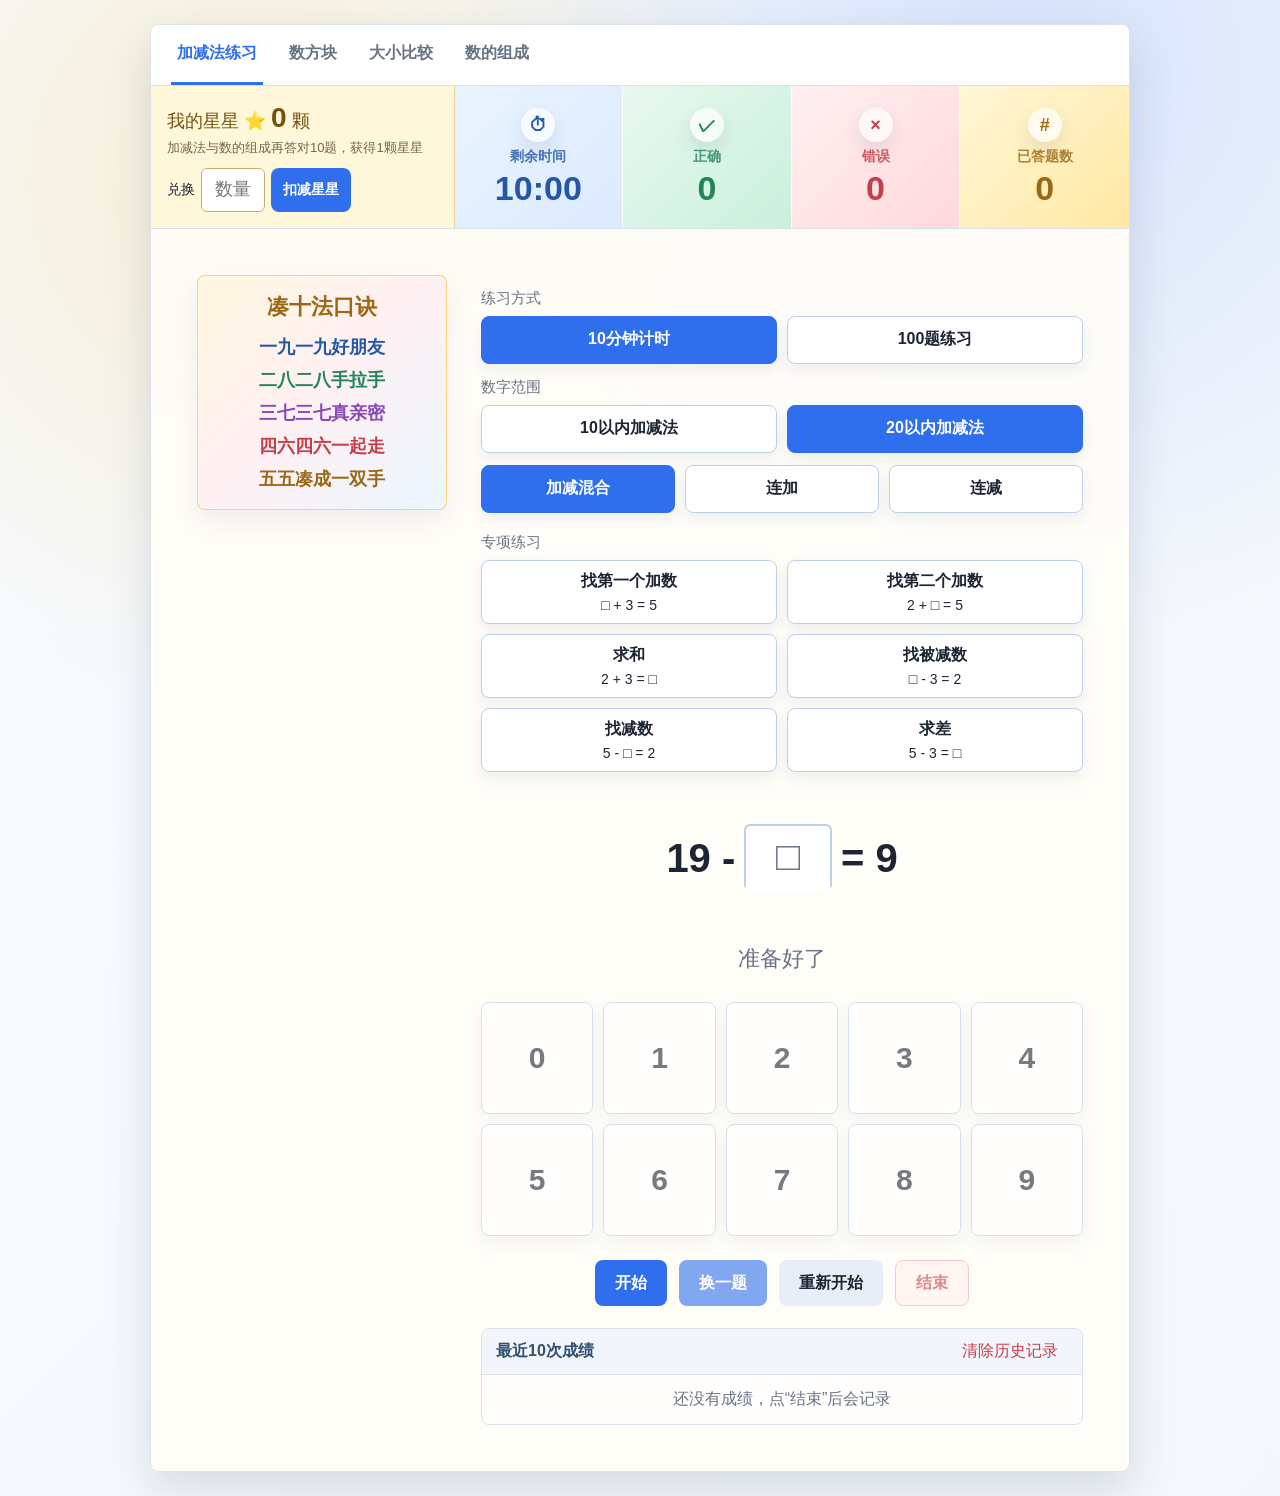
==== index.html @ 18f98be6 "Add math and first-grade pinyin practice pages" ====
<!DOCTYPE html>
<html lang="zh-CN">
<head>
  <meta charset="UTF-8">
  <meta name="viewport" content="width=device-width, initial-scale=1.0">
  <title>数学练习</title>
  <style>
[hidden] { display: none !important; }
.exercise-tabs { display: flex; background: white; border-bottom: 1px solid var(--line); padding: 0 20px; gap: 24px; }
.exercise-tabs button { min-height: 60px; padding: 12px 6px; border: 0; border-bottom: 3px solid transparent; background: transparent; color: var(--muted); font: inherit; font-weight: 800; cursor: pointer; }
.exercise-tabs button[aria-selected="true"] { border-bottom-color: var(--blue); color: var(--blue); }
.exercise-tabs button:focus-visible { outline: 2px solid var(--blue); outline-offset: -4px; }
.cubes-page { padding: 28px; }
.cubes-heading h1 { margin: 0 0 10px; font-size: 25px; }
.cubes-heading p, .cube-reference { color: var(--muted); line-height: 1.6; }
.cube-tools { display: flex; flex-wrap: wrap; align-items: center; justify-content: space-between; gap: 16px; margin-top: 22px; }
.cube-shapes { display: flex; flex-wrap: wrap; gap: 8px; }
.cube-shapes button { padding: 8px 18px; }
.cube-score { display: flex; gap: 10px; flex-wrap: wrap; }
#cubeRight { color: var(--green); } #cubeWrong { color: var(--red); }
.cube-scene { width: 100%; aspect-ratio: 760 / 420; background: #f1f7fa; margin-top: 18px; border-bottom: 1px solid #cedee5; }
.cube-scene svg { display: block; width: 100%; height: 100%; }
.cube-reference { font-size: 14px; text-align: center; margin: 10px 0 24px; }
.cube-answer-form { display: flex; align-items: center; justify-content: center; flex-wrap: wrap; gap: 12px; font-size: 18px; }
.cube-answer-form input { width: 80px; height: 52px; border: 2px solid #8aadc9; border-radius: 6px; text-align: center; font: inherit; font-size: 26px; background: white; color: var(--ink); }
.cube-answer-form input:focus { outline: 3px solid #d0e3fa; border-color: var(--blue); }
.cube-feedback { min-height: 30px; text-align: center; font-size: 18px; font-weight: 700; }
.cube-feedback.good { color: var(--green); } .cube-feedback.bad { color: var(--red); }
.cube-explanation { padding: 18px 0; border-top: 1px solid var(--line); margin-bottom: 20px; text-align: center; }
.cube-explanation h2 { font-size: 18px; margin: 0 0 14px; }
.cube-explanation p { line-height: 1.6; margin: 8px 0; }
.cube-layer-plans { display: flex; justify-content: center; flex-wrap: wrap; gap: 20px; }
.cube-layer-plan { display: grid; gap: 4px; justify-content: center; }
.cube-layer-plan i { width: 18px; height: 18px; background: #60bfc1; border: 1px solid #25838c; }
.cube-layer-plan.cylinder-plan i { border-radius: 50%; background: #c6b9ed; border-color: #7864ad; }
.cube-layer-plan.cuboid-plan i { background: #f5cc91; border-color: #a77634; }
.cube-layer { min-width: 90px; }
@media (max-width: 680px) {
  .cubes-page { padding: 20px 14px; }
  .cubes-heading h1 { font-size: 22px; }
  .exercise-tabs { gap: 20px; padding: 0 14px; }
  .cube-scene { aspect-ratio: 1.5; }
  .cube-answer-form { gap: 8px; font-size: 16px; }
}

.exercise-tabs { gap: 20px; flex-wrap: wrap; }
.comparison-page { padding: 28px; }
.comparison-heading h1 { font-size: 25px; margin: 0 0 10px; }
.comparison-heading p { color: var(--muted); margin-bottom: 24px; }
.comparison-modes { display: grid; grid-template-columns: repeat(3, minmax(0, 1fr)); gap: 10px; }
.comparison-modes button { padding: 10px 6px; }
.comparison-ranges { display: grid; grid-template-columns: repeat(2, minmax(0, 1fr)); gap: 10px; margin-bottom: 12px; }
.comparison-stats { display: flex; flex-wrap: wrap; justify-content: center; gap: 24px; margin: 28px 0; font-size: 16px; }
#comparisonRight { color: var(--green); }
#comparisonWrong { color: var(--red); }
.comparison-question { display: grid; grid-template-columns: minmax(0, 1fr) 76px minmax(0, 1fr); align-items: center; gap: 20px; min-height: 180px; font-size: 44px; font-weight: 800; text-align: center; background: #f0f7fa; padding: 24px 12px; }
.comparison-question > span { min-width: 0; }
.comparison-circle { display: grid; place-items: center; width: 76px; height: 76px; border: 3px solid #6d9ba9; border-radius: 50%; background: white; font-size: 46px; }
.comparison-circle.good { color: var(--green); border-color: var(--green); }
.comparison-circle.bad { color: var(--red); border-color: var(--red); }
.comparison-symbols { display: flex; justify-content: center; gap: 20px; margin-top: 30px; }
.comparison-symbols button { display: grid; justify-items: center; align-content: center; gap: 4px; width: 100px; height: 100px; border: 2px solid #b8cedd; border-radius: 8px; background: white; color: #2457a6; cursor: pointer; font: inherit; }
.comparison-symbols button:nth-child(2) { color: var(--green); }
.comparison-symbols button:nth-child(3) { color: #a46e15; }
.comparison-symbols strong { font-size: 44px; line-height: 1; }
.comparison-symbols button:hover:not(:disabled), .comparison-symbols button:focus-visible { outline: 3px solid #bcd9f8; outline-offset: 3px; }
.comparison-symbols button:disabled { cursor: default; }
.comparison-symbols button.selected { background: #e9f4fb; border-color: currentColor; }
.comparison-feedback { min-height: 28px; margin: 22px 0 6px; font-size: 20px; font-weight: 700; text-align: center; }
.comparison-feedback.good { color: var(--green); }
.comparison-feedback.bad { color: var(--red); }
.comparison-explanation { min-height: 50px; text-align: center; color: var(--muted); line-height: 1.6; margin: 0 0 16px; }
@media (max-width: 680px) {
  .exercise-tabs { display: grid; grid-template-columns: repeat(2, minmax(0, 1fr)); gap: 4px; padding: 0 8px; }
  .exercise-tabs button { font-size: 14px; padding: 10px 0; }
  .comparison-page { padding: 20px 14px; }
  .comparison-heading h1 { font-size: 22px; }
  .comparison-question { grid-template-columns: minmax(0, 1fr) 50px minmax(0, 1fr); gap: 8px; font-size: 25px; min-height: 150px; padding: 20px 8px; }
  .comparison-circle { width: 50px; height: 50px; font-size: 32px; }
  .comparison-symbols { gap: 12px; }
  .comparison-symbols button { width: 80px; height: 88px; }
  .comparison-stats { gap: 16px; }
}
  </style>
  <style>
    :root {
      color-scheme: light;
      --ink: #1d2433;
      --muted: #687386;
      --line: #d8e0ea;
      --paper: #fffdf8;
      --bg: #f4f7fb;
      --blue: #2f6fed;
      --blue-dark: #2356bc;
      --green: #23845a;
      --red: #c63e47;
      --yellow: #f3c64e;
      --shadow: 0 18px 45px rgba(47, 69, 103, 0.16);
    }

    * {
      box-sizing: border-box;
    }

    body {
      margin: 0;
      min-height: 100vh;
      font-family: -apple-system, BlinkMacSystemFont, "Segoe UI", "Microsoft YaHei", sans-serif;
      color: var(--ink);
      background:
        radial-gradient(circle at 20% 12%, rgba(243, 198, 78, 0.23), transparent 32%),
        radial-gradient(circle at 80% 4%, rgba(47, 111, 237, 0.16), transparent 34%),
        linear-gradient(135deg, #f8fbff 0%, var(--bg) 100%);
      display: grid;
      place-items: center;
      padding: 24px;
    }

    main {
      width: min(980px, 100%);
      background: rgba(255, 253, 248, 0.92);
      border: 1px solid rgba(216, 224, 234, 0.9);
      border-radius: 8px;
      box-shadow: var(--shadow);
      overflow: hidden;
    }

    .topbar {
      display: grid;
      grid-template-columns: repeat(4, minmax(0, 1fr));
      gap: 0;
      background: #ffffff;
      border-bottom: 1px solid var(--line);
    }

    .stat {
      position: relative;
      padding: 18px 16px 20px;
      text-align: center;
      overflow: hidden;
      border-right: 1px solid rgba(255, 255, 255, 0.82);
    }

    .stat:last-child {
      border-right: 0;
    }

    .stat::before {
      content: attr(data-icon);
      width: 34px;
      height: 34px;
      display: inline-grid;
      place-items: center;
      border-radius: 50%;
      margin-bottom: 6px;
      font-size: 18px;
      font-weight: 800;
      background: rgba(255, 255, 255, 0.72);
      box-shadow: 0 8px 18px rgba(61, 80, 112, 0.12);
    }

    .stat.time {
      background: linear-gradient(135deg, #eaf4ff 0%, #dbeafe 100%);
      color: #2457a6;
    }

    .stat.right {
      background: linear-gradient(135deg, #e8f8ee 0%, #c9f0dd 100%);
      color: var(--green);
    }

    .stat.wrong {
      background: linear-gradient(135deg, #fff0f1 0%, #ffd8dc 100%);
      color: var(--red);
    }

    .stat.total {
      background: linear-gradient(135deg, #fff7d7 0%, #ffe8a3 100%);
      color: #9b6817;
    }

    .stat span {
      display: block;
      color: currentColor;
      font-size: 14px;
      font-weight: 800;
      margin-bottom: 5px;
      opacity: 0.82;
    }

    .stat strong {
      font-size: clamp(22px, 4vw, 34px);
      line-height: 1;
      color: currentColor;
    }

    .stage {
      display: grid;
      grid-template-columns: minmax(190px, 250px) minmax(0, 1fr);
      gap: clamp(18px, 4vw, 34px);
      padding: clamp(22px, 5vw, 46px);
      align-items: start;
      text-align: center;
    }

    .practice-area {
      min-width: 0;
    }

    .formula {
      min-height: 132px;
      display: flex;
      align-items: center;
      justify-content: center;
      gap: 0.22em;
      font-weight: 800;
      font-size: clamp(42px, 8vw, 92px);
      line-height: 1;
      letter-spacing: 0;
      margin: 0 0 24px;
    }

    .answer-slot {
      min-width: 1.1em;
      display: inline-flex;
      align-items: center;
      justify-content: center;
      border-bottom: 8px solid var(--yellow);
      color: var(--blue);
    }

    input.answer-slot {
      width: 2.2em;
      min-width: 0;
      padding: 6px 2px;
      border: 2px solid #bed0e8;
      border-bottom: 5px solid var(--yellow);
      border-radius: 6px;
      background: white;
      text-align: center;
      font: inherit;
      line-height: 1.2;
      appearance: none;
    }
    input.answer-slot:focus { outline: 3px solid #d0e3fa; outline-offset: 2px; }
    input.answer-slot::placeholder { color: #687386; opacity: 1; }
    .answer-control { display: inline-flex; align-items: center; gap: 8px; flex-shrink: 0; }
    .answer-form { margin-bottom: 20px; }
    .answer-form .formula { margin-bottom: 14px; }
    button, input { touch-action: manipulation; }
    button:disabled { opacity: 0.6; cursor: default; }

    .answer-slot.empty {
      color: var(--ink);
      border-bottom-color: transparent;
    }

    .answer-slot.good {
      color: var(--green);
      border-bottom-color: var(--green);
    }

    .answer-slot.bad {
      color: var(--red);
      border-bottom-color: var(--red);
    }

    .message {
      min-height: 36px;
      color: var(--muted);
      font-size: clamp(17px, 3vw, 22px);
      line-height: 1.4;
      margin: 0 auto 22px;
    }

    .message.good {
      color: var(--green);
      font-weight: 700;
    }

    .message.bad {
      color: var(--red);
      font-weight: 700;
    }

    .memory-card {
      position: sticky;
      top: 16px;
      background: linear-gradient(135deg, #fff8df 0%, #fff0f3 48%, #eaf7ff 100%);
      border: 1px solid rgba(243, 198, 78, 0.66);
      border-radius: 8px;
      padding: 16px;
      margin: 0;
      box-shadow: 0 10px 24px rgba(84, 97, 128, 0.1);
    }

    .memory-title {
      margin: 0 0 12px;
      color: #9b6817;
      font-size: clamp(17px, 3vw, 22px);
      font-weight: 900;
    }

    .memory-rhyme {
      display: grid;
      gap: 6px;
      margin: 0;
      color: #315071;
      font-size: clamp(15px, 2.5vw, 18px);
      font-weight: 800;
      line-height: 1.5;
    }

    .memory-rhyme span:nth-child(1) {
      color: #2457a6;
    }

    .memory-rhyme span:nth-child(2) {
      color: var(--green);
    }

    .memory-rhyme span:nth-child(3) {
      color: #8a4ab8;
    }

    .memory-rhyme span:nth-child(4) {
      color: var(--red);
    }

    .memory-rhyme span:nth-child(5) {
      color: #9b6817;
    }

    .mode-panel {
      display: grid;
      grid-template-columns: repeat(2, minmax(0, 1fr));
      gap: 10px;
      margin: 0 0 12px;
    }

    .operation-panel {
      grid-template-columns: repeat(3, minmax(0, 1fr));
      margin-bottom: 20px;
    }

    .specialty-panel {
      grid-template-columns: repeat(2, minmax(0, 1fr));
      margin-bottom: 20px;
    }
    .specialty-panel .mode-button { padding: 10px 6px; }
    .mode-button small { display: block; margin-top: 5px; font-size: 14px; font-weight: 500; }
    .practice-label { margin: 14px 0 8px; text-align: left; font-size: 15px; color: var(--muted); }
    .formula { font-size: 40px; flex-wrap: wrap; }
    .formula > span { white-space: nowrap; }

    .mode-button {
      min-height: 48px;
      border: 1px solid #bed0e8;
      border-radius: 8px;
      background: #ffffff;
      color: var(--ink);
      font: inherit;
      font-weight: 900;
      cursor: pointer;
      box-shadow: 0 6px 14px rgba(42, 66, 104, 0.08);
    }

    .mode-button.active {
      background: var(--blue);
      border-color: var(--blue);
      color: #ffffff;
    }

    .mode-button:hover,
    .mode-button:focus-visible {
      border-color: var(--blue);
      outline: none;
    }

    .choices {
      display: grid;
      grid-template-columns: repeat(5, minmax(0, 1fr));
      gap: 10px;
      margin-bottom: 24px;
    }

    .cube-choices { display: grid; grid-template-columns: repeat(5, minmax(0, 1fr)); gap: 8px; margin: 20px 0; }
    .cube-number { min-height: 48px; border: 1px solid #bed0e8; border-radius: 8px; background: white; color: var(--ink); font: inherit; font-size: 22px; font-weight: 800; cursor: pointer; }
    .cube-number:focus-visible { outline: 3px solid #bcd9f8; outline-offset: 2px; }
    .cube-number.selected { background: #e9f4fb; border-color: var(--blue); }

    .choice {
      appearance: none;
      border: 1px solid #bed0e8;
      background: #ffffff;
      color: var(--ink);
      border-radius: 8px;
      aspect-ratio: 1;
      min-width: 0;
      font: inherit;
      font-size: clamp(20px, 4vw, 30px);
      font-weight: 800;
      cursor: pointer;
      box-shadow: 0 6px 14px rgba(42, 66, 104, 0.08);
      transition: transform 120ms ease, border-color 120ms ease, background 120ms ease;
    }

    .choice:hover,
    .choice:focus-visible {
      transform: translateY(-2px);
      border-color: var(--blue);
      outline: none;
    }

    .choice:disabled {
      cursor: default;
    }

    .choice.correct {
      background: #eaf8f1;
      border-color: var(--green);
      color: var(--green);
    }

    .choice.wrong {
      background: #fff0f1;
      border-color: var(--red);
      color: var(--red);
    }

    .actions {
      display: flex;
      justify-content: center;
      gap: 12px;
      flex-wrap: wrap;
    }

    .action {
      border: 0;
      border-radius: 8px;
      min-height: 46px;
      padding: 0 20px;
      background: var(--blue);
      color: white;
      font: inherit;
      font-weight: 700;
      cursor: pointer;
    }

    .action.secondary {
      background: #e8eef7;
      color: var(--ink);
    }

    .action.finish {
      background: #fff0f1;
      color: var(--red);
      border: 1px solid #f2a5ac;
    }

    .action.finish.active {
      background: var(--red);
      color: #ffffff;
      border-color: var(--red);
    }

    .action:hover,
    .action:focus-visible {
      background: var(--blue-dark);
      outline: none;
    }

    .action.secondary:hover,
    .action.secondary:focus-visible {
      background: #d9e3f1;
    }

    .action.finish:hover,
    .action.finish:focus-visible {
      background: #ffd8dc;
    }

    .action.finish.active:hover,
    .action.finish.active:focus-visible {
      background: var(--red);
    }

    .history-card {
      margin-top: 22px;
      border: 1px solid var(--line);
      border-radius: 8px;
      background: rgba(255, 255, 255, 0.76);
      overflow: hidden;
      text-align: left;
    }

    .history-title {
      margin: 0;
      padding: 12px 14px;
      background: #f2f6fc;
      color: #315071;
      font-size: 16px;
      font-weight: 900;
      border-bottom: 1px solid var(--line);
    }
    .history-heading { display: flex; align-items: center; justify-content: space-between; flex-wrap: wrap; gap: 10px; background: #f2f6fc; padding-right: 12px; border-bottom: 1px solid var(--line); }
    .history-heading .history-title { border: 0; }
    .history-clear { min-height: 44px; padding: 8px 12px; border: 0; background: transparent; color: var(--red); font: inherit; cursor: pointer; }
    .summary-bar { display: grid; grid-template-columns: minmax(260px, 1.8fr) minmax(0, 4fr); border-bottom: 1px solid var(--line); }
    .summary-bar.stars-only { grid-template-columns: 1fr; }
    .summary-bar .topbar { border-bottom: 0; }
    .summary-bar .stat { padding: 16px 8px; display: flex; flex-direction: column; align-items: center; justify-content: center; }
    .star-bar { display: flex; align-content: center; align-items: center; flex-wrap: wrap; gap: 10px; padding: 16px; background: #fff7d9; border-right: 1px solid #eed494; }
    .star-balance { margin: 0; font-size: 18px; color: #77510c; }
    .star-balance strong { margin: 0 5px; font-size: 28px; font-variant-numeric: tabular-nums; }
    .star-progress { margin: 4px 0 0; font-size: 13px; color: #786747; line-height: 1.5; }
    .star-redeem { display: flex; align-items: center; flex-wrap: wrap; gap: 8px; }
    .star-redeem input { width: 64px; height: 44px; padding: 6px; border: 1px solid #c8ae6e; border-radius: 6px; font: inherit; font-size: 18px; background: white; text-align: center; }
    .star-redeem { font-size: 14px; gap: 6px; }
    .star-redeem .action { font-size: 14px; padding: 0 12px; min-height: 44px; }
    .star-status { width: 100%; margin: 0; font-size: 14px; color: #77510c; }
    .star-status:empty { display: none; }
    @media (max-width: 680px) { .summary-bar { grid-template-columns: 1fr; } .star-bar { padding: 14px; justify-content: space-between; border-right: 0; border-bottom: 1px solid #eed494; } .history-heading { padding-right: 6px; } }

    .history-list {
      display: grid;
      gap: 1px;
      margin: 0;
      padding: 0;
      list-style: none;
      background: var(--line);
    }

    .history-item {
      display: grid;
      grid-template-columns: 1.2fr 1fr 1fr;
      gap: 8px;
      padding: 10px 14px;
      background: rgba(255, 255, 255, 0.88);
      color: var(--ink);
      font-size: 14px;
      line-height: 1.35;
    }

    .history-item strong {
      color: var(--green);
      font-size: 16px;
    }

    .history-empty {
      margin: 0;
      padding: 14px;
      color: var(--muted);
      text-align: center;
    }

    .details-dialog {
      width: min(760px, calc(100% - 24px));
      max-height: 85vh;
      padding: 20px;
      border: 1px solid var(--line);
      border-radius: 8px;
      color: var(--ink);
    }
    .details-dialog::backdrop { background: rgba(29, 36, 51, 0.45); }
    .details-header { display: flex; justify-content: space-between; align-items: center; gap: 12px; }
    .details-header h2 { margin: 0; font-size: 20px; }
    .details-scroll { overflow: auto; margin-top: 16px; }
    .details-table { width: 100%; border-collapse: collapse; font-size: 15px; }
    .details-table th, .details-table td { padding: 12px 8px; text-align: left; border-bottom: 1px solid var(--line); }
    .details-table th { background: #f2f6fc; }
    .details-correct { color: var(--green); }
    .details-wrong { color: var(--red); }
    .history-item button { justify-self: start; }

    @media (max-width: 680px) {
      body {
        padding: 12px;
      }

      .topbar {
        grid-template-columns: repeat(2, minmax(0, 1fr));
      }

      .choices {
        grid-template-columns: repeat(5, minmax(0, 1fr));
        gap: 8px;
      }
      .cube-choices { grid-template-columns: repeat(5, minmax(0, 1fr)); }

      .mode-panel {
        grid-template-columns: repeat(2, minmax(0, 1fr));
      }

      .operation-panel {
        grid-template-columns: 1fr;
      }

      .formula {
        min-height: 104px;
      }

      .history-item {
        grid-template-columns: 1fr;
      }

      .stage {
        grid-template-columns: 1fr;
      }

      .memory-card {
        position: static;
      }
      body { padding: 8px; padding-bottom: max(12px, env(safe-area-inset-bottom)); }
      .stage { padding: 18px 12px; gap: 20px; }
      .formula { font-size: 28px; gap: 8px; }
      .formula > span { white-space: normal; }
      .mode-button { font-size: 15px; padding: 8px 4px; }
      .actions { gap: 8px; }
      .action { padding: 0 14px; }
      .memory-card { padding: 0; border: 0; border-radius: 0; background: none; box-shadow: none; }
      .memory-rhyme { gap: 2px; font-size: 15px; }
      .memory-title { margin-bottom: 6px; font-size: 18px; }
      .details-dialog { padding: 14px; }
      .details-table { font-size: 14px; }
      .details-table th, .details-table td { padding: 10px 5px; }
    }
  </style>
  <style>
    .composition-page { padding: 26px; }
    .composition-page h1 { font-size: 25px; margin: 0 0 8px; }
    .composition-note { margin: 0 0 20px; color: var(--muted); font-size: 14px; line-height: 1.6; }
    .composition-numbers { display: grid; grid-template-columns: repeat(5, minmax(0, 1fr)); gap: 8px; }
    .composition-numbers button { padding: 8px 4px; }
    .composition-stats { display: flex; flex-wrap: wrap; justify-content: center; gap: 20px; margin: 22px 0; }
    .composition-stats strong { color: var(--green); }
    .composition-problem { padding: 22px 10px; text-align: center; background: #edf7f1; border-top: 1px solid #cce4d6; border-bottom: 1px solid #cce4d6; }
    .composition-total { font-size: 52px; color: #236a51; font-weight: 800; margin: 0; }
    .composition-branches { color: #82a995; font-size: 28px; line-height: 1; margin: 2px 0 12px; }
    .composition-parts { display: flex; align-items: center; justify-content: center; gap: 26px; font-size: 18px; }
    .composition-part { display: grid; place-items: center; width: 74px; height: 66px; border: 2px solid #92bda8; background: white; border-radius: 6px; font-size: 38px; font-weight: 700; }
    .composition-part.missing { border-color: var(--blue); color: var(--blue); }
    .composition-part.good { border-color: var(--green); color: var(--green); }
    .composition-part.bad { border-color: var(--red); color: var(--red); }
    .composition-keypad { display: grid; grid-template-columns: repeat(5, minmax(0, 1fr)); gap: 10px; margin: 24px 0 0; }
    .composition-keypad button { min-height: 56px; border: 1px solid #bed0e8; border-radius: 6px; background: white; color: var(--ink); font: inherit; font-size: 26px; font-weight: 800; cursor: pointer; }
    .composition-keypad button:focus-visible { outline: 3px solid #bcd9f8; outline-offset: 2px; }
    .composition-feedback { text-align: center; min-height: 52px; margin: 0; padding: 14px 0; line-height: 1.6; }
    .composition-study { margin-top: 24px; border-top: 1px solid var(--line); padding-top: 18px; }
    .composition-study summary { cursor: pointer; min-height: 44px; font-weight: 700; }
    .composition-chart { display: grid; grid-template-columns: repeat(3, minmax(0, 1fr)); gap: 16px 24px; }
    .composition-chart section { padding-bottom: 10px; border-bottom: 1px solid var(--line); }
    .composition-chart h2 { font-size: 17px; color: #236a51; }
    .composition-chart p { font-size: 16px; line-height: 1.8; margin: 0; }
    .composition-record { border-bottom: 1px solid var(--line); padding: 12px 0; display: flex; justify-content: space-between; flex-wrap: wrap; align-items: center; gap: 12px; font-size: 14px; line-height: 1.7; }
    .composition-history { border-top: 1px solid var(--line); padding-top: 20px; margin-top: 24px; }
    .composition-history h2 { font-size: 18px; }
    @media (max-width: 680px) { .composition-page { padding: 20px 14px; } .composition-page h1 { font-size: 22px; } .composition-chart { grid-template-columns: repeat(2, minmax(0, 1fr)); gap: 12px; } .composition-stats { gap: 12px; font-size: 14px; } }
  </style>
</head>
<body>
  <main aria-label="数学练习">
    <nav class="exercise-tabs" role="tablist" aria-label="练习页面">
      <button type="button" role="tab" id="arithmeticTab" aria-controls="arithmeticPage" aria-selected="true">加减法练习</button>
      <button type="button" role="tab" id="cubesTab" aria-controls="cubesPage" aria-selected="false" tabindex="-1">数方块</button>
      <button type="button" role="tab" id="comparisonTab" aria-controls="comparisonPage" aria-selected="false" tabindex="-1">大小比较</button>
      <button type="button" role="tab" id="compositionTab" aria-controls="compositionPage" aria-selected="false" tabindex="-1">数的组成</button>
    </nav>
    <section class="summary-bar" id="summaryBar" aria-label="星星和练习统计">
    <section class="star-bar" aria-label="星星奖励">
      <div>
        <p class="star-balance">我的星星 <span aria-hidden="true">⭐️</span><strong id="starBalance">0</strong>颗</p>
        <p class="star-progress" id="starProgress">加减法与数的组成，累计答对10题获得1颗星星</p>
      </div>
      <form class="star-redeem" id="starRedeemForm" novalidate>
        <label for="starAmount">兑换</label>
        <input id="starAmount" type="text" inputmode="numeric" autocomplete="off" placeholder="数量" aria-label="兑换星星数量">
        <button class="action" type="submit">扣减星星</button>
      </form>
      <p class="star-status" id="starStatus" role="status"></p>
    </section>
    <section class="topbar" id="arithmeticStats" aria-label="练习统计">
      <div class="stat time" data-icon="⏱">
        <span id="timerLabel">剩余时间</span>
        <strong id="timer">10:00</strong>
      </div>
      <div class="stat right" data-icon="✓">
        <span>正确</span>
        <strong id="rightCount">0</strong>
      </div>
      <div class="stat wrong" data-icon="×">
        <span>错误</span>
        <strong id="wrongCount">0</strong>
      </div>
      <div class="stat total" data-icon="#">
        <span id="totalLabel">已答题数</span>
        <strong id="totalCount">0</strong>
      </div>
    </section>
    </section>

    <div id="arithmeticPage" role="tabpanel" aria-labelledby="arithmeticTab">
    <section class="stage">
      <section class="memory-card" aria-label="凑十法口诀">
        <p class="memory-title">凑十法口诀</p>
        <p class="memory-rhyme">
          <span>一九一九好朋友</span>
          <span>二八二八手拉手</span>
          <span>三七三七真亲密</span>
          <span>四六四六一起走</span>
          <span>五五凑成一双手</span>
        </p>
      </section>
      <div class="practice-area">
        <p class="practice-label">练习方式</p>
        <div class="mode-panel" aria-label="练习方式">
          <button class="mode-button active" id="timedButton" type="button" aria-pressed="true">10分钟计时</button>
          <button class="mode-button" id="hundredButton" type="button" aria-pressed="false">100题练习</button>
        </div>
        <p class="practice-label">数字范围</p>
        <div class="mode-panel" aria-label="练习类型">
          <button class="mode-button" id="tenModeButton" type="button">10以内加减法</button>
          <button class="mode-button active" id="twentyModeButton" type="button">20以内加减法</button>
        </div>
        <div class="mode-panel operation-panel" aria-label="题型">
          <button class="mode-button active" id="mixedModeButton" type="button">加减混合</button>
          <button class="mode-button" id="chainAddButton" type="button">连加</button>
          <button class="mode-button" id="chainSubButton" type="button">连减</button>
        </div>
        <p class="practice-label">专项练习</p>
        <div class="mode-panel specialty-panel" id="specialtyPanel" aria-label="专项练习">
          <button class="mode-button" type="button" data-operation="addFirst">找第一个加数<small>□ + 3 = 5</small></button>
          <button class="mode-button" type="button" data-operation="addSecond">找第二个加数<small>2 + □ = 5</small></button>
          <button class="mode-button" type="button" data-operation="addResult">求和<small>2 + 3 = □</small></button>
          <button class="mode-button" type="button" data-operation="subFirst">找被减数<small>□ - 3 = 2</small></button>
          <button class="mode-button" type="button" data-operation="subSecond">找减数<small>5 - □ = 2</small></button>
          <button class="mode-button" type="button" data-operation="subResult">求差<small>5 - 3 = □</small></button>
        </div>
        <form class="answer-form" id="answerForm">
        <div class="formula">
          <span id="formulaPrefix"></span>
          <span class="answer-control">
            <input class="answer-slot empty" id="answerSlot" type="text" inputmode="none" maxlength="2" autocomplete="off" aria-label="方框中的答案" placeholder="□" readonly>
          </span>
          <span id="formulaText">8 + 5 =</span>
        </div>
        </form>
        <p class="message" id="message"></p>
        <div class="choices" id="choices" aria-label="选择答案"></div>
        <div class="actions">
          <button class="action" id="startButton" type="button">开始</button>
          <button class="action" id="nextButton" type="button">换一题</button>
          <button class="action secondary" id="resetButton" type="button">重新开始</button>
          <button class="action finish" id="finishButton" type="button">结束</button>
          <button class="action secondary" id="detailsButton" type="button" hidden>查看本次详情</button>
        </div>
        <section class="history-card" aria-label="最近10次成绩">
          <div class="history-heading"><p class="history-title">最近10次成绩</p><button class="history-clear" id="clearHistory" type="button">清除历史记录</button></div>
          <div id="historyList"></div>
        </section>
      </div>
    </section>
    </div>
    <section id="cubesPage" class="cubes-page" role="tabpanel" aria-labelledby="cubesTab" hidden>
      <header class="cubes-heading"><h1 id="solidQuestionTitle">一共有几个小方块？</h1><p id="solidQuestionRule">每层都铺满，下面没有空洞。被遮住的小方块也要数。</p></header>
      <div class="cube-tools">
        <div class="cube-shapes" role="group" aria-label="叠放类型">
          <button class="mode-button active" type="button" data-shape="block" aria-pressed="true">整齐叠放</button>
          <button class="mode-button" type="button" data-shape="steps" aria-pressed="false">阶梯叠放</button>
          <button class="mode-button" type="button" data-shape="cuboid" aria-pressed="false">数长方体</button>
          <button class="mode-button" type="button" data-shape="cylinder" aria-pressed="false">数圆柱</button>
        </div>
        <p class="cube-score">答对 <strong id="cubeRight">0</strong> 题 <span>·</span> 答错 <strong id="cubeWrong">0</strong> 题</p>
      </div>
      <div class="cube-scene" id="cubeScene"></div>
      <p class="cube-reference" id="solidReference">右侧是一个小方块作参照，不计入左侧的总数。</p>
      <form class="cube-answer-form" id="cubeForm">
        <label for="cubeAnswer">左侧共有</label>
        <span class="answer-control">
          <input id="cubeAnswer" type="text" inputmode="none" maxlength="2" autocomplete="off" aria-label="方块总数" readonly>
        </span>
        <span id="solidAnswerUnit">个小方块</span>
      </form>
      <div class="cube-choices" id="cubeChoices" aria-label="选择方块总数"></div>
      <p id="cubeFeedback" class="cube-feedback" role="status"></p>
      <section id="cubeExplanation" class="cube-explanation" hidden aria-label="分层核对"></section>
      <div class="actions"><button class="action secondary" type="button" id="cubeNext">下一题</button><button class="action secondary" type="button" id="cubeReset">重新开始</button></div>
    </section>
    <section id="comparisonPage" class="comparison-page" role="tabpanel" aria-labelledby="comparisonTab" hidden>
      <header class="comparison-heading"><h1>比一比，填符号</h1><p id="comparisonRangeLabel">20以内的大小比较</p></header>
      <div class="comparison-ranges" role="group" aria-label="比较数字范围">
        <button class="mode-button" type="button" data-comparison-range="10" aria-pressed="false">10以内</button>
        <button class="mode-button active" type="button" data-comparison-range="20" aria-pressed="true">20以内</button>
      </div>
      <div class="comparison-modes" role="group" aria-label="比较题型">
        <button class="mode-button active" type="button" data-comparison-mode="numbers" aria-pressed="true">数字比数字</button>
        <button class="mode-button" type="button" data-comparison-mode="expression" aria-pressed="false">算式比数字</button>
        <button class="mode-button" type="button" data-comparison-mode="both" aria-pressed="false">算式比算式</button>
      </div>
      <div class="comparison-stats" aria-label="比较练习统计">
        <span>答对 <strong id="comparisonRight">0</strong> 题</span>
        <span>答错 <strong id="comparisonWrong">0</strong> 题</span>
        <span>已答 <strong id="comparisonTotal">0</strong> 题</span>
      </div>
      <div class="comparison-question" aria-label="比较题目">
        <span id="comparisonLeft">3</span>
        <span class="comparison-circle" id="comparisonCircle" aria-label="待填比较符号"></span>
        <span id="comparisonRightSide">5</span>
      </div>
      <div class="comparison-symbols" role="group" aria-label="选择比较符号">
        <button type="button" data-symbol=">" aria-label="大于"><strong aria-hidden="true">&gt;</strong><span>大于</span></button>
        <button type="button" data-symbol="<" aria-label="小于"><strong aria-hidden="true">&lt;</strong><span>小于</span></button>
        <button type="button" data-symbol="=" aria-label="等于"><strong aria-hidden="true">=</strong><span>等于</span></button>
      </div>
      <p class="comparison-feedback" id="comparisonFeedback" role="status"></p>
      <p class="comparison-explanation" id="comparisonExplanation"></p>
      <div class="actions">
        <button type="button" class="action" id="comparisonNext">下一题</button>
        <button type="button" class="action secondary" id="comparisonReset">重新开始</button>
      </div>
    </section>
    <section class="composition-page" id="compositionPage" role="tabpanel" aria-labelledby="compositionTab" hidden>
      <h1>数的组成</h1>
      <p class="composition-note">1–9的分与合，包含0；交换两个数的位置也分别练习。</p>
      <div class="composition-numbers" id="compositionNumbers" role="group" aria-label="选择组成的数"></div>
      <div class="composition-stats"><span id="compositionSession">准备开始</span><span>答对 <strong id="compositionRight">0</strong></span><span>答错 <strong id="compositionWrong">0</strong></span><span>进度 <strong id="compositionProgress">0/54</strong></span></div>
      <div class="composition-problem" aria-label="数的分解题目">
        <p class="composition-total" id="compositionTotal">4</p><p class="composition-branches" aria-hidden="true">／ ＼</p>
        <div class="composition-parts"><span id="compositionLeft" class="composition-part missing">□</span><span>和</span><span id="compositionRightPart" class="composition-part">3</span></div>
      </div>
      <div class="composition-keypad" id="compositionKeypad" aria-label="选择组成部分"></div>
      <p class="composition-feedback" id="compositionFeedback" role="status"></p>
      <div class="actions"><button type="button" class="action" id="compositionStart">开始练习</button><button type="button" class="action secondary" id="compositionFinish" disabled>结束</button><button type="button" class="action secondary" id="compositionRetry" disabled>错题重做</button></div>
      <details class="composition-study"><summary>查看1–9的全部组合</summary><div class="composition-chart" id="compositionChart"></div></details>
      <section class="composition-history"><h2>最近10次组成练习</h2><div id="compositionHistory"></div></section>
    </section>
  </main>
  <dialog class="details-dialog" id="detailsDialog" aria-labelledby="detailsTitle">
    <div class="details-header">
      <h2 id="detailsTitle">答题详情</h2>
      <form method="dialog"><button class="action secondary" type="submit">关闭</button></form>
    </div>
    <p id="detailsSummary"></p>
    <button class="action" id="retryWrongButton" type="button" disabled>错题重做</button>
    <div class="details-scroll">
      <table class="details-table">
        <thead><tr><th>题目</th><th>填写答案</th><th>正确答案</th><th>结果</th></tr></thead>
        <tbody id="detailsRows"></tbody>
      </table>
    </div>
  </dialog>

  <script>
    let activePage = "arithmetic";
    let arithmeticPausedAt = null;
    const formulaTextEl = document.querySelector("#formulaText");
    const formulaPrefixEl = document.querySelector("#formulaPrefix");
    const startButton = document.querySelector("#startButton");
    const duration = 10 * 60 * 1000;
    const timedButton = document.querySelector("#timedButton");
    const hundredButton = document.querySelector("#hundredButton");
    const specialtyPanel = document.querySelector("#specialtyPanel");
    const operationLabels = {
      mixed: "加减混合", chainAdd: "连加", chainSub: "连减",
      addFirst: "找第一个加数（□ + 数 = 数）",
      addSecond: "找第二个加数（数 + □ = 数）",
      addResult: "求和（数 + 数 = □）",
      subFirst: "找被减数（□ - 数 = 数）",
      subSecond: "找减数（数 - □ = 数）",
      subResult: "求差（数 - 数 = □）"
    };
    const answerSlotEl = document.querySelector("#answerSlot");
    const answerForm = document.querySelector("#answerForm");
    const messageEl = document.querySelector("#message");
    const choicesEl = document.querySelector("#choices");
    const timerEl = document.querySelector("#timer");
    const rightCountEl = document.querySelector("#rightCount");
    const wrongCountEl = document.querySelector("#wrongCount");
    const totalCountEl = document.querySelector("#totalCount");
    const nextButton = document.querySelector("#nextButton");
    const resetButton = document.querySelector("#resetButton");
    const tenModeButton = document.querySelector("#tenModeButton");
    const twentyModeButton = document.querySelector("#twentyModeButton");
    const mixedModeButton = document.querySelector("#mixedModeButton");
    const chainAddButton = document.querySelector("#chainAddButton");
    const chainSubButton = document.querySelector("#chainSubButton");
    const finishButton = document.querySelector("#finishButton");
    const historyListEl = document.querySelector("#historyList");
    const historyKey = "mathPracticeResults";
    let sessionHistory = null;
    const rewardKey = "mathPracticeStars";
    const starStatus = document.querySelector("#starStatus");
    let rewards = loadRewards();

    function loadRewards() {
      try {
        const saved = JSON.parse(localStorage.getItem(rewardKey));
        if (saved && Number.isSafeInteger(saved.balance) && saved.balance >= 0 && Number.isSafeInteger(saved.progress) && saved.progress >= 0 && saved.progress < 10) {
          return { balance: saved.balance, progress: saved.progress };
        }
      } catch (error) {
        // Keep practice usable if local storage is unavailable.
      }
      return { balance: 0, progress: 0 };
    }

    function renderRewards() {
      document.querySelector("#starBalance").textContent = rewards.balance;
      document.querySelector("#starProgress").textContent = `加减法与数的组成再答对${10 - rewards.progress}题，获得1颗星星`;
    }

    function persistRewards() {
      renderRewards();
      try {
        localStorage.setItem(rewardKey, JSON.stringify(rewards));
      } catch (error) {
        starStatus.textContent = "当前浏览器无法保存星星，关闭页面后可能丢失。";
      }
    }

    function rewardCorrectAnswer() {
      rewards.progress += 1;
      if (rewards.progress === 10) {
        rewards.progress = 0;
        rewards.balance += 1;
        starStatus.textContent = "累计答对10题，获得1颗星星！";
      }
      persistRewards();
    }
    const detailsButton = document.querySelector("#detailsButton");
    const detailsDialog = document.querySelector("#detailsDialog");
    const retryWrongButton = document.querySelector("#retryWrongButton");
    let viewedRecord = null;
    let latestRecord = null;

    const state = {
      maxNumber: 20,
      operation: "mixed",
      trainingMode: "timed",
      reviewQueue: [],
      reviewLabel: "",
      answer: 0,
      typedAnswer: "",
      attempts: [],
      right: 0,
      wrong: 0,
      total: 0,
      answered: false,
      finished: false,
      running: false,
      recordSaved: false,
      startedAt: Date.now(),
      timerId: null,
      nextQuestionId: null
    };

    function randomInt(min, max) {
      return Math.floor(Math.random() * (max - min + 1)) + min;
    }

    function splitIntoTwo(total) {
      const first = randomInt(1, total - 1);
      return [first, total - first];
    }

    function makeQuestion() {
      clearTimeout(state.nextQuestionId);
      if (state.finished) {
        return;
      }

      if (state.trainingMode === "review") {
        const question = state.reviewQueue[state.total];
        if (!question) return;
        const [prefix, suffix] = question.question.split("□");
        formulaPrefixEl.textContent = prefix.trim();
        formulaTextEl.textContent = suffix.trim();
        state.answer = question.answer;
        prepareQuestionInput();
        return;
      }

      const isAddition = state.operation.startsWith("add") ||
        (state.operation === "mixed" && Math.random() >= 0.5);
      let left;
      let right;
      let answer;

      if (state.operation === "chainAdd") {
        answer = randomInt(3, state.maxNumber);
        left = randomInt(1, answer - 2);
        right = randomInt(1, answer - left - 1);
        const third = answer - left - right;
        formulaTextEl.textContent = `${left} + ${right} + ${third} =`;
      } else if (state.operation === "chainSub") {
        left = randomInt(3, state.maxNumber);
        answer = randomInt(1, left - 2);
        const [firstSub, secondSub] = splitIntoTwo(left - answer);
        formulaTextEl.textContent = `${left} - ${firstSub} - ${secondSub} =`;
      } else if (isAddition) {
        answer = randomInt(2, state.maxNumber);
        left = randomInt(1, answer - 1);
        right = answer - left;
      } else {
        left = randomInt(2, state.maxNumber);
        answer = randomInt(1, left - 1);
        right = left - answer;
        formulaTextEl.textContent = `${left} - ${right} =`;
      }

      if (isAddition) {
        formulaTextEl.textContent = `${left} + ${right} =`;
      }

      const tokens = `${formulaTextEl.textContent} ${answer}`.trim().split(/\s+/);
      const positions = tokens.map((token, index) => /^\d+$/.test(token) ? index : -1).filter((index) => index >= 0);
      const fixedPosition = state.operation.endsWith("First") ? 0 :
        state.operation.endsWith("Second") ? 1 : state.operation.endsWith("Result") ? 2 : null;
      const blank = positions[fixedPosition === null ? randomInt(0, positions.length - 1) : fixedPosition];
      state.answer = Number(tokens[blank]);
      formulaPrefixEl.textContent = tokens.slice(0, blank).join(" ");
      formulaTextEl.textContent = tokens.slice(blank + 1).join(" ");
      prepareQuestionInput();
    }

    function prepareQuestionInput() {
      state.answered = false;
      nextButton.disabled = true;
      state.typedAnswer = "";
      answerSlotEl.value = "";
      answerSlotEl.readOnly = true;
      answerSlotEl.className = "answer-slot empty";
      messageEl.textContent = "";
      messageEl.className = "message";

      document.querySelectorAll(".choice").forEach((button) => {
        button.classList.remove("correct", "wrong");
        button.disabled = !state.running;
      });
    }

    function renderChoices() {
      choicesEl.innerHTML = "";
      for (let number = 0; number <= 9; number += 1) {
        const button = document.createElement("button");
        button.className = "choice";
        button.type = "button";
        button.textContent = number;
        button.dataset.value = String(number);
        button.setAttribute("aria-label", `输入数字 ${number}`);
        choicesEl.appendChild(button);
      }
    }

    function updateStats() {
      rightCountEl.textContent = state.right;
      wrongCountEl.textContent = state.wrong;
      totalCountEl.textContent = state.trainingMode === "review" ? `${state.total}/${state.reviewQueue.length}` : state.trainingMode === "hundred" ? `${state.total}/100` : state.total;
    }

    function formatTime(milliseconds) {
      const totalSeconds = Math.floor(milliseconds / 1000);
      const minutes = String(Math.floor(totalSeconds / 60)).padStart(2, "0");
      const seconds = String(totalSeconds % 60).padStart(2, "0");
      return `${minutes}:${seconds}`;
    }

    function startTimer() {
      clearInterval(state.timerId);
      state.startedAt = Date.now();
      state.finished = false;
      state.running = true;
      timerEl.textContent = state.trainingMode !== "timed" ? "00:00" : "10:00";
      state.timerId = setInterval(updateCountdown, 200);
    }

    function updateCountdown() {
      if (!state.running || activePage !== "arithmetic") return;
      if (state.trainingMode !== "timed") {
        timerEl.textContent = formatTime(Date.now() - state.startedAt);
        return;
      }
      const remaining = Math.max(0, duration - (Date.now() - state.startedAt));
      timerEl.textContent = formatTime(Math.ceil(remaining / 1000) * 1000);
      if (remaining === 0) finishGame();
    }

    function markWrongChoice(selected) {
      const button = document.querySelector(`.choice[data-value="${selected}"]`);
      if (button) {
        button.classList.add("wrong");
        button.disabled = true;
      }
    }

    function submitAnswer(selected) {
      if (!state.running || state.finished || state.answered || !Number.isInteger(selected)) {
        return;
      }
      if (state.trainingMode === "timed" && Date.now() - state.startedAt >= duration) {
        finishGame();
        return;
      }

      if (selected < 0) {
        answerSlotEl.value = String(selected);
        answerSlotEl.className = "answer-slot bad";
        messageEl.textContent = `请输入 1 到 ${state.maxNumber} 之间的数字`;
        messageEl.className = "message bad";
        state.typedAnswer = "";
        return;
      }

      state.total += 1;
      state.attempts.push({
        question: `${formulaPrefixEl.textContent} □ ${formulaTextEl.textContent}`.trim(),
        selected,
        answer: state.answer,
        correct: selected === state.answer
      });
      state.answered = true;
      answerSlotEl.value = String(selected);
      answerSlotEl.readOnly = true;

      if (selected === state.answer) {
        state.answered = true;
        state.right += 1;
        rewardCorrectAnswer();
        answerSlotEl.className = "answer-slot good";
        const correctButton = document.querySelector(`.choice[data-value="${selected}"]`);
        if (correctButton) {
          correctButton.classList.add("correct");
        }
        document.querySelectorAll(".choice").forEach((choice) => {
          choice.disabled = true;
        });
        messageEl.textContent = "答对了！";
        messageEl.className = "message good";
      } else {
        state.wrong += 1;
        answerSlotEl.className = "answer-slot bad";
        state.typedAnswer = "";
        markWrongChoice(selected);
        messageEl.textContent = "答错了，继续下一题";
        messageEl.className = "message bad";
      }

      updateStats();
      document.querySelectorAll(".choice").forEach((choice) => {
        choice.disabled = true;
      });
      clearTimeout(state.nextQuestionId);
      if ((state.trainingMode === "hundred" && state.total >= 100) || (state.trainingMode === "review" && state.total >= state.reviewQueue.length)) {
        finishGame();
        return;
      }
      state.nextQuestionId = setTimeout(() => {
        updateCountdown();
        if (state.running) makeQuestion();
      }, 800);
    }

    function chooseAnswer(event) {
      const button = event.target.closest(".choice");
      if (!button || button.disabled) {
        return;
      }

      appendArithmeticDigit(button.dataset.value);
    }

    function appendArithmeticDigit(digit) {
      if (activePage !== "arithmetic" || !state.running || state.answered) return;
      if (!/^\d$/.test(digit)) return;
      state.typedAnswer += digit;
      answerSlotEl.value = state.typedAnswer;
      answerSlotEl.className = "answer-slot";
      const selected = Number(state.typedAnswer);
      const expected = String(state.answer);
      if (!expected.startsWith(state.typedAnswer) || state.typedAnswer.length === expected.length) submitAnswer(selected);
    }

    function resetGame() {
      clearTimeout(state.nextQuestionId);
      clearInterval(state.timerId);
      state.running = false;
      state.finished = false;
      state.right = 0;
      state.wrong = 0;
      state.total = 0;
      state.recordSaved = false;
      state.attempts = [];
      detailsButton.hidden = true;
      finishButton.classList.remove("active");
      updateStats();
      timerEl.textContent = state.trainingMode !== "timed" ? "00:00" : "10:00";
      document.querySelector("#totalLabel").textContent = state.trainingMode === "review" ? "错题重做进度" : "已答题数";
      document.querySelector("#timerLabel").textContent = state.trainingMode !== "timed" ? "总用时" : "剩余时间";
      startButton.disabled = false;
      nextButton.disabled = true;
      finishButton.disabled = true;
      renderChoices();
      makeQuestion();
      messageEl.textContent = "准备好了";
    }

    function startGame() {
      if (state.running) return;
      resetGame();
      startTimer();
      startButton.disabled = true;
      finishButton.disabled = false;
      makeQuestion();
      answerSlotEl.focus();
    }

    function handleKeyboard(event) {
      if (activePage !== "arithmetic" || detailsDialog.open) return;
      if (event.target && event.target !== answerSlotEl && (event.target.matches("input, textarea, select") || event.target.isContentEditable)) return;
      if (!state.running || event.ctrlKey || event.metaKey || event.altKey || event.isComposing) return;
      if (!/^\d$/.test(event.key) && !["Enter", "Backspace", "Escape"].includes(event.key)) return;
      event.preventDefault();
      updateCountdown();
      if (!state.running || state.answered || event.repeat) return;
      if (/^\d$/.test(event.key)) {
        appendArithmeticDigit(event.key);
        return;
      } else if (event.key === "Backspace") {
        state.typedAnswer = state.typedAnswer.slice(0, -1);
      } else if (event.key === "Escape") {
        state.typedAnswer = "";
      } else if (event.key === "Enter") {
        if (state.typedAnswer.length === String(state.answer).length) submitAnswer(Number(state.typedAnswer));
        return;
      }
      answerSlotEl.value = state.typedAnswer;
      answerSlotEl.className = state.typedAnswer ? "answer-slot" : "answer-slot empty";
    }

    function setMode(maxNumber) {
      leaveReview();
      state.maxNumber = maxNumber;
      tenModeButton.classList.toggle("active", maxNumber === 10);
      twentyModeButton.classList.toggle("active", maxNumber === 20);
      resetGame();
    }

    function setOperation(operation) {
      leaveReview();
      state.operation = operation;
      mixedModeButton.classList.toggle("active", operation === "mixed");
      chainAddButton.classList.toggle("active", operation === "chainAdd");
      chainSubButton.classList.toggle("active", operation === "chainSub");
      document.querySelectorAll("[data-operation]").forEach((button) => {
        button.classList.toggle("active", button.dataset.operation === operation);
        button.setAttribute("aria-pressed", String(button.dataset.operation === operation));
      });
      resetGame();
    }

    function setTrainingMode(mode) {
      state.reviewQueue = [];
      state.reviewLabel = "";
      state.trainingMode = mode;
      timedButton.classList.toggle("active", mode === "timed");
      hundredButton.classList.toggle("active", mode === "hundred");
      timedButton.setAttribute("aria-pressed", String(mode === "timed"));
      hundredButton.setAttribute("aria-pressed", String(mode === "hundred"));
      resetGame();
    }

    function getOperationLabel() {
      return state.trainingMode === "review" ? state.reviewLabel : operationLabels[state.operation];
    }

    function leaveReview() {
      if (state.trainingMode !== "review") return;
      state.trainingMode = "timed";
      state.reviewQueue = [];
      state.reviewLabel = "";
      timedButton.classList.add("active");
      timedButton.setAttribute("aria-pressed", "true");
      hundredButton.classList.remove("active");
      hundredButton.setAttribute("aria-pressed", "false");
    }

    function retryWrongAnswers() {
      if (!viewedRecord || !Array.isArray(viewedRecord.attempts)) return;
      const record = viewedRecord;
      const wrong = record.attempts.filter((attempt) => attempt.correct === false && typeof attempt.question === "string" && attempt.question.split("□").length === 2 && Number.isInteger(attempt.answer) && attempt.answer >= 0);
      if (wrong.length === 0) return;
      clearInterval(state.timerId);
      clearTimeout(state.nextQuestionId);
      state.running = false;
      state.trainingMode = "review";
      state.reviewQueue = wrong.map((attempt) => ({ question: attempt.question, answer: attempt.answer }));
      state.reviewLabel = record.operation || "错题专项";
      state.maxNumber = parseInt(record.range, 10) === 10 ? 10 : 20;
      tenModeButton.classList.toggle("active", state.maxNumber === 10);
      twentyModeButton.classList.toggle("active", state.maxNumber === 20);
      timedButton.classList.remove("active");
      hundredButton.classList.remove("active");
      timedButton.setAttribute("aria-pressed", "false");
      hundredButton.setAttribute("aria-pressed", "false");
      if (detailsDialog.open) detailsDialog.close();
      switchExercise("arithmetic");
      startGame();
      messageEl.textContent = `错题重做，共${wrong.length}题`;
    }

    function loadHistory() {
      if (sessionHistory !== null) return sessionHistory;
      try {
        const saved = JSON.parse(localStorage.getItem(historyKey));
        sessionHistory = Array.isArray(saved) ? saved.filter((record) => record && typeof record === "object").slice(0, 10) : [];
      } catch (error) {
        sessionHistory = [];
      }
      return sessionHistory;
    }

    function saveHistory(records) {
      sessionHistory = records.slice(0, 10);
      try {
        localStorage.setItem(historyKey, JSON.stringify(sessionHistory));
      } catch (error) {
        starStatus.textContent = "成绩暂未保存到本地，本次详情仍可查看；关闭页面后可能丢失。";
      }
    }

    function renderHistory() {
      const records = loadHistory();
      if (records.length === 0) {
        historyListEl.innerHTML = '<p class="history-empty">还没有成绩，点“结束”后会记录</p>';
        return;
      }

      historyListEl.innerHTML = `<ol class="history-list">${records.map((record, index) => `
        <li class="history-item">
          <span>${record.range} · ${record.operation}<br>${record.trainingMode || "10分钟计时"}<br>${record.time}</span>
          <span><strong>${record.right}</strong> 题<br>${record.rate} 题/分钟</span>
          <span>错 ${record.wrong} 次<br>用时 ${record.elapsed}</span>
          <button class="action secondary" type="button" data-record-index="${index}" ${Array.isArray(record.attempts) ? "" : "disabled"}>${Array.isArray(record.attempts) ? "查看详情" : "旧记录无详情"}</button>
        </li>
      `).join("")}</ol>`;
    }

    function addHistoryRecord(elapsedMilliseconds, rightPerMinute) {
      if (state.recordSaved) {
        return;
      }

      state.recordSaved = true;
      const now = new Date();
      const records = loadHistory();
      latestRecord = {
        time: `${now.getMonth() + 1}/${now.getDate()} ${String(now.getHours()).padStart(2, "0")}:${String(now.getMinutes()).padStart(2, "0")}`,
        range: `${state.maxNumber}以内`,
        operation: getOperationLabel(),
        trainingMode: state.trainingMode === "review" ? "错题重做" : state.trainingMode === "hundred" ? "100题练习" : "10分钟计时",
        right: state.right,
        wrong: state.wrong,
        total: state.total,
        elapsed: formatTime(elapsedMilliseconds),
        rate: rightPerMinute.toFixed(1),
        attempts: state.attempts.slice()
      };
      records.unshift(latestRecord);
      saveHistory(records);
      renderHistory();
    }

    function showDetails(record) {
      if (!record || !Array.isArray(record.attempts)) return;
      viewedRecord = record;
      const wrongCount = record.attempts.filter((attempt) => attempt.correct === false).length;
      retryWrongButton.disabled = wrongCount === 0;
      retryWrongButton.textContent = wrongCount ? `错题重做（${wrongCount}题）` : "全部答对，无需重做";
      document.querySelector("#detailsSummary").textContent = `${record.range} · ${record.operation} · ${record.trainingMode || "10分钟计时"} · 答对 ${record.right} 题 · 答错 ${record.wrong} 题 · 用时 ${record.elapsed}`;
      const rows = document.querySelector("#detailsRows");
      rows.replaceChildren();
      record.attempts.forEach((attempt, index) => {
        const row = document.createElement("tr");
        [`${index + 1}. ${attempt.question}`, attempt.selected, attempt.answer, attempt.correct ? "正确" : "错误"].forEach((value) => {
          const cell = document.createElement("td");
          cell.textContent = String(value);
          row.appendChild(cell);
        });
        row.lastElementChild.className = attempt.correct ? "details-correct" : "details-wrong";
        rows.appendChild(row);
      });
      if (record.attempts.length === 0) {
        const row = document.createElement("tr");
        const cell = document.createElement("td");
        cell.colSpan = 4;
        cell.textContent = "本次没有提交答案";
        row.appendChild(cell);
        rows.appendChild(row);
      }
      if (!detailsDialog.open) detailsDialog.showModal();
    }

    function finishGame() {
      if (!state.running || state.finished) {
        return;
      }

      state.finished = true;
      state.running = false;
      state.answered = true;
      clearTimeout(state.nextQuestionId);
      clearInterval(state.timerId);
      finishButton.classList.add("active");
      document.querySelectorAll(".choice").forEach((choice) => {
        choice.disabled = true;
      });
      const elapsedMilliseconds = state.trainingMode !== "timed" ? Date.now() - state.startedAt : Math.min(duration, Date.now() - state.startedAt);
      timerEl.textContent = state.trainingMode !== "timed" ? formatTime(elapsedMilliseconds) : formatTime(Math.ceil((duration - elapsedMilliseconds) / 1000) * 1000);
      startButton.disabled = false;
      finishButton.disabled = true;
      nextButton.disabled = true;
      answerSlotEl.readOnly = true;
      answerSlotEl.blur();
      const elapsedMinutes = Math.max(elapsedMilliseconds / 60000, 1 / 60);
      const rightPerMinute = state.right / elapsedMinutes;
      addHistoryRecord(elapsedMilliseconds, rightPerMinute);
      detailsButton.hidden = false;
      messageEl.textContent = `练习结束：已答 ${state.total} 题，答对 ${state.right} 题，答错 ${state.wrong} 题，总用时 ${formatTime(elapsedMilliseconds)}，约 ${rightPerMinute.toFixed(1)} 题/分钟`;
      messageEl.className = "message";
      showDetails(latestRecord);
    }

    choicesEl.addEventListener("click", chooseAnswer);
    nextButton.addEventListener("click", makeQuestion);
    resetButton.addEventListener("click", resetGame);
    tenModeButton.addEventListener("click", () => setMode(10));
    twentyModeButton.addEventListener("click", () => setMode(20));
    mixedModeButton.addEventListener("click", () => setOperation("mixed"));
    chainAddButton.addEventListener("click", () => setOperation("chainAdd"));
    chainSubButton.addEventListener("click", () => setOperation("chainSub"));
    finishButton.addEventListener("click", finishGame);
    startButton.addEventListener("click", startGame);
    timedButton.addEventListener("click", () => setTrainingMode("timed"));
    hundredButton.addEventListener("click", () => setTrainingMode("hundred"));
    specialtyPanel.addEventListener("click", (event) => {
      const button = event.target.closest("[data-operation]");
      if (button) setOperation(button.dataset.operation);
    });
    detailsButton.addEventListener("click", () => showDetails(latestRecord));
    retryWrongButton.addEventListener("click", retryWrongAnswers);
    historyListEl.addEventListener("click", (event) => {
      const button = event.target.closest("[data-record-index]");
      if (button && !button.disabled) showDetails(loadHistory()[Number(button.dataset.recordIndex)]);
    });
    document.querySelector("#starRedeemForm").addEventListener("submit", (event) => {
      event.preventDefault();
      const input = document.querySelector("#starAmount");
      const raw = input.value.trim();
      const amount = Number(raw);
      if (!/^\d+$/.test(raw) || !Number.isSafeInteger(amount) || amount < 1) {
        starStatus.textContent = "请输入大于0的整数。";
        return;
      }
      if (amount > rewards.balance) {
        starStatus.textContent = `星星不足，当前共有${rewards.balance}颗。`;
        return;
      }
      rewards.balance -= amount;
      input.value = "";
      starStatus.textContent = `已兑换${amount}颗星星，剩余${rewards.balance}颗。`;
      persistRewards();
    });
    document.querySelector("#clearHistory").addEventListener("click", () => {
      try {
        localStorage.removeItem(historyKey);
      } catch (error) {
        starStatus.textContent = "暂时无法清除历史记录，请重试。";
        return;
      }
      latestRecord = null;
      viewedRecord = null;
      sessionHistory = [];
      detailsButton.hidden = true;
      if (detailsDialog.open) detailsDialog.close();
      renderHistory();
      starStatus.textContent = "历史成绩和逐题详情已清空，星星余额与奖励进度保留。";
    });
    document.addEventListener("keydown", handleKeyboard);
    answerSlotEl.addEventListener("input", () => {
      answerSlotEl.value = answerSlotEl.value.replace(/[^0-9]/g, "").slice(0, 2);
      state.typedAnswer = answerSlotEl.value;
      answerSlotEl.className = state.typedAnswer ? "answer-slot" : "answer-slot empty";
    });
    answerForm.addEventListener("submit", (event) => {
      event.preventDefault();
      if (activePage !== "arithmetic" || !state.running || state.answered) return;
      if (!/^\d+$/.test(answerSlotEl.value) || answerSlotEl.value.length !== String(state.answer).length) return;
      submitAnswer(Number(answerSlotEl.value));
    });
    renderHistory();
    renderRewards();
    resetGame();
  </script>
  <script>
const cubeState = { shape: "block", layers: [], total: 0, right: 0, wrong: 0, answered: false, nextQuestionId: null };
const cubeInput = document.querySelector("#cubeAnswer");
const cubeFeedback = document.querySelector("#cubeFeedback");
const cubeExplanation = document.querySelector("#cubeExplanation");
const cubeChoices = document.querySelector("#cubeChoices");
const exercisePages = ["arithmetic", "cubes", "comparison", "composition"];

function switchExercise(page) {
  if (page === activePage) return;
  if (activePage === "arithmetic" && state.running) {
    updateCountdown();
    if (state.running) arithmeticPausedAt = Date.now();
  }
  activePage = page;
  document.querySelector("#arithmeticStats").hidden = page !== "arithmetic";
  document.querySelector("#summaryBar").classList.toggle("stars-only", page !== "arithmetic");
  if (page === "arithmetic" && arithmeticPausedAt !== null) {
    if (state.running) state.startedAt += Date.now() - arithmeticPausedAt;
    arithmeticPausedAt = null;
  }
  for (const name of exercisePages) {
    const selected = name === page;
    document.querySelector(`#${name}Page`).hidden = !selected;
    const tab = document.querySelector(`#${name}Tab`);
    tab.setAttribute("aria-selected", String(selected));
    tab.tabIndex = selected ? 0 : -1;
  }
}

for (const name of exercisePages) {
  const tab = document.querySelector(`#${name}Tab`);
  tab.addEventListener("click", () => switchExercise(name));
  tab.addEventListener("keydown", (event) => {
    if (!["ArrowLeft", "ArrowRight", "Home", "End"].includes(event.key)) return;
    event.preventDefault();
    event.stopPropagation();
    const index = exercisePages.indexOf(name);
    const offset = event.key === "ArrowRight" ? 1 : -1;
    const next = event.key === "Home" ? exercisePages[0] : event.key === "End" ? exercisePages[exercisePages.length - 1] : exercisePages[(index + offset + exercisePages.length) % exercisePages.length];
    switchExercise(next);
    document.querySelector(`#${next}Tab`).focus();
  });
}

// Isometric illustration: draw distant columns first, then the foreground.
function drawCube(x, y, z, originX, originY, reference = false) {
  const px = originX + (x - y) * 32;
  const py = originY + (x + y) * 16 - z * 38;
  const points = (items) => items.map(([dx, dy]) => `${px + dx},${py + dy}`).join(" ");
  const palette = reference ? ["#fff1ba", "#d69e37", "#edc365"] : ["#a5e4df", "#319ca7", "#69c5c6"];
  return `<g stroke="${reference ? "#8a652b" : "#216d7b"}" stroke-width="1.5" stroke-linejoin="round">
    <polygon fill="${palette[1]}" points="${points([[-32, 16], [0, 32], [0, 70], [-32, 54]])}"/>
    <polygon fill="${palette[2]}" points="${points([[0, 32], [32, 16], [32, 54], [0, 70]])}"/>
    <polygon fill="${palette[0]}" points="${points([[0, 0], [32, 16], [0, 32], [-32, 16]])}"/>
  </g>`;
}

function solidName() {
  return cubeState.shape === "cuboid" ? "长方体" : cubeState.shape === "cylinder" ? "圆柱" : "小方块";
}

function drawCountingSolid(x, y, z, originX, originY, reference = false) {
  if (cubeState.shape === "cylinder") {
    const cx = originX + (x - y) * 32;
    const cy = originY + (x + y) * 16 - z * 38 + 16;
    const stroke = reference ? "#8a652b" : "#68568d";
    return `<g stroke="${stroke}" stroke-width="1.5">
      <path d="M${cx - 26} ${cy} L${cx - 26} ${cy + 38} A26 13 0 0 0 ${cx + 26} ${cy + 38} L${cx + 26} ${cy} Z" fill="${reference ? "#edc365" : "#b4a0db"}"/>
      <ellipse cx="${cx}" cy="${cy}" rx="26" ry="13" fill="${reference ? "#fff1ba" : "#e3d9f6"}"/>
    </g>`;
  }
  if (cubeState.shape === "cuboid") {
    const px = originX + x * 44 - y * 25;
    const py = originY + x * 22 + y * 12 - z * 28;
    const points = (items) => items.map(([dx, dy]) => `${px + dx},${py + dy}`).join(" ");
    return `<g stroke="${reference ? "#8a652b" : "#94652c"}" stroke-width="1.5" stroke-linejoin="round">
      <polygon fill="${reference ? "#d69e37" : "#dca657"}" points="${points([[-25, 12], [19, 34], [19, 62], [-25, 40]])}"/>
      <polygon fill="${reference ? "#edc365" : "#edc183"}" points="${points([[19, 34], [44, 22], [44, 50], [19, 62]])}"/>
      <polygon fill="${reference ? "#fff1ba" : "#ffe2b6"}" points="${points([[0, 0], [44, 22], [19, 34], [-25, 12]])}"/>
    </g>`;
  }
  return drawCube(x, y, z, originX, originY, reference);
}

function renderCubeScene() {
  const name = solidName();
  const cubes = [];
  cubeState.layers.forEach((layer, z) => {
    for (let x = 0; x < layer.width; x += 1) {
      for (let y = 0; y < layer.depth; y += 1) cubes.push({ x, y, z });
    }
  });
  cubes.sort((a, b) => (a.x + a.y) - (b.x + b.y) || a.z - b.z || a.x - b.x);
  document.querySelector("#cubeScene").innerHTML = `<svg viewBox="0 0 760 420" xmlns="http://www.w3.org/2000/svg" role="img" aria-label="左侧为待计数的叠放${name}，右侧为不计数的一个参照${name}">
    <path d="M110 326 L300 225 L490 326 L300 407 Z" fill="#e0ecef"/>
    ${cubes.map(({ x, y, z }) => drawCountingSolid(x, y, z, 300, 210)).join("")}
    ${drawCountingSolid(0, 0, 0, 605, 275, true)}
    <text x="605" y="377" text-anchor="middle" fill="#75603d" font-size="18">1个${name}</text>
  </svg>`;
}

function newCubeQuestion() {
  clearTimeout(cubeState.nextQuestionId);
  const complex = cubeState.shape === "cuboid" || cubeState.shape === "cylinder";
  const width = randomInt(2, complex ? 4 : 3);
  const depth = randomInt(2, 3);
  const height = randomInt(2, 3);
  const shrinkDepth = complex ? randomInt(0, 1) : 1;
  cubeState.layers = [];
  for (let z = 0; z < height; z += 1) {
    cubeState.layers.push({
      width: cubeState.shape !== "block" ? Math.max(1, width - z) : width,
      depth: cubeState.shape !== "block" ? Math.max(1, depth - z * shrinkDepth) : depth
    });
  }
  cubeState.total = cubeState.layers.reduce((sum, layer) => sum + layer.width * layer.depth, 0);
  cubeState.answered = false;
  cubeInput.value = "";
  cubeInput.disabled = false;
  cubeChoices.querySelectorAll("button").forEach((button) => {
    button.disabled = false;
    button.classList.remove("selected");
  });
  cubeFeedback.textContent = "";
  cubeFeedback.className = "cube-feedback";
  cubeExplanation.hidden = true;
  cubeExplanation.replaceChildren();
  const name = solidName();
  document.querySelector("#solidQuestionTitle").textContent = `一共有几个${name}？`;
  document.querySelector("#solidQuestionRule").textContent = `每层按长方形排满，下面没有空洞。被遮住的${name}也要数。`;
  document.querySelector("#solidReference").textContent = `右侧是一个${name}作参照，不计入左侧的总数。`;
  document.querySelector("#solidAnswerUnit").textContent = `个${name}`;
  cubeInput.setAttribute("aria-label", `${name}总数`);
  cubeChoices.setAttribute("aria-label", `输入${name}总数`);
  renderCubeScene();
}

document.querySelector("#cubeForm").addEventListener("submit", (event) => {
  event.preventDefault();
  if (activePage !== "cubes" || cubeState.answered) return;
  const raw = cubeInput.value.trim();
  const expected = String(cubeState.total);
  if (expected.startsWith(raw) && raw.length < expected.length) return;
  if (!/^\d+$/.test(raw)) {
    cubeFeedback.textContent = "请先填写答案";
    cubeFeedback.className = "cube-feedback bad";
    return;
  }
  cubeState.answered = true;
  const correct = Number(raw) === cubeState.total;
  cubeState[correct ? "right" : "wrong"] += 1;
  document.querySelector("#cubeRight").textContent = cubeState.right;
  document.querySelector("#cubeWrong").textContent = cubeState.wrong;
  cubeInput.disabled = true;
  cubeChoices.querySelectorAll("button").forEach((button) => {
    button.disabled = true;
    button.classList.toggle("selected", Number(button.dataset.value) === Number(raw));
  });
  cubeFeedback.textContent = correct ? `答对了！一共有 ${cubeState.total} 个${solidName()}。` : `你填了 ${Number(raw)}，一共有 ${cubeState.total} 个${solidName()}。看看每一层吧。`;
  cubeFeedback.className = `cube-feedback ${correct ? "good" : "bad"}`;
  cubeExplanation.innerHTML = `<h2>从下往上，分层数${solidName()}</h2><div class="cube-layer-plans">${cubeState.layers.map((layer, index) => `<div class="cube-layer"><p>第${index + 1}层</p><div class="cube-layer-plan ${cubeState.shape}-plan" style="grid-template-columns:repeat(${layer.width},18px)">${"<i></i>".repeat(layer.width * layer.depth)}</div><p>${layer.width * layer.depth}个</p></div>`).join("")}</div><p>${cubeState.layers.map((layer) => layer.width * layer.depth).join(" + ")} = ${cubeState.total} 个${solidName()}</p>`;
  cubeExplanation.hidden = false;
  if (correct) {
    cubeState.nextQuestionId = setTimeout(() => {
      newCubeQuestion();
      if (activePage === "cubes") cubeInput.focus();
    }, 800);
  }
});

document.querySelectorAll("[data-shape]").forEach((button) => {
  button.addEventListener("click", () => {
    cubeState.shape = button.dataset.shape;
    document.querySelectorAll("[data-shape]").forEach((item) => {
      item.classList.toggle("active", item === button);
      item.setAttribute("aria-pressed", String(item === button));
    });
    newCubeQuestion();
  });
});
document.querySelector("#cubeNext").addEventListener("click", () => { newCubeQuestion(); cubeInput.focus(); });
document.querySelector("#cubeReset").addEventListener("click", () => {
  cubeState.right = 0;
  cubeState.wrong = 0;
  document.querySelector("#cubeRight").textContent = "0";
  document.querySelector("#cubeWrong").textContent = "0";
  newCubeQuestion();
});
for (let number = 0; number <= 9; number += 1) {
  const button = document.createElement("button");
  button.type = "button";
  button.className = "cube-number";
  button.dataset.value = String(number);
  button.textContent = number;
  button.setAttribute("aria-label", `输入数字 ${number}`);
  cubeChoices.appendChild(button);
}
cubeChoices.addEventListener("click", (event) => {
  const button = event.target.closest("button[data-value]");
  if (!button || button.disabled || activePage !== "cubes" || cubeState.answered) return;
  appendCubeDigit(button.dataset.value);
});
function appendCubeDigit(digit) {
  if (activePage !== "cubes" || cubeState.answered) return;
  if (!/^\d$/.test(digit)) return;
  cubeInput.value += digit;
  const expected = String(cubeState.total);
  if (!expected.startsWith(cubeInput.value) || cubeInput.value.length === expected.length) document.querySelector("#cubeForm").requestSubmit();
}
document.addEventListener("keydown", (event) => {
  if (activePage !== "cubes" || cubeState.answered || event.ctrlKey || event.metaKey || event.altKey || event.isComposing || event.repeat) return;
  if (event.target && event.target !== cubeInput && (event.target.matches("input, textarea, select") || event.target.isContentEditable)) return;
  if (!/^\d$/.test(event.key) && !["Backspace", "Escape", "Enter"].includes(event.key)) return;
  event.preventDefault();
  if (/^\d$/.test(event.key)) appendCubeDigit(event.key);
  else if (event.key === "Backspace") cubeInput.value = cubeInput.value.slice(0, -1);
  else if (event.key === "Escape") cubeInput.value = "";
  else if (cubeInput.value) document.querySelector("#cubeForm").requestSubmit();
});
newCubeQuestion();
  </script>
  <script>
const comparisonState = { mode: "numbers", maxNumber: 20, left: null, right: null, symbol: "", answered: false, correct: 0, wrong: 0, nextQuestionId: null };
const comparisonNames = { ">": "大于", "<": "小于", "=": "等于" };
const comparisonCircle = document.querySelector("#comparisonCircle");
const comparisonFeedback = document.querySelector("#comparisonFeedback");
const comparisonExplanation = document.querySelector("#comparisonExplanation");

function comparisonSide(value, expression) {
  if (!expression) return { text: String(value), value };
  if (Math.random() < 0.5 && value >= 2) {
    const first = randomInt(1, value - 1);
    return { text: `${first} + ${value - first}`, value };
  }
  const first = randomInt(value, comparisonState.maxNumber);
  return { text: `${first} - ${first - value}`, value };
}

function newComparisonQuestion() {
  clearTimeout(comparisonState.nextQuestionId);
  // Balance the three relations so equality gets as much practice as inequality.
  const relation = randomInt(0, 2);
  let leftValue;
  let rightValue;
  if (relation === 0) {
    leftValue = randomInt(1, comparisonState.maxNumber);
    rightValue = randomInt(0, leftValue - 1);
  } else if (relation === 1) {
    rightValue = randomInt(1, comparisonState.maxNumber);
    leftValue = randomInt(0, rightValue - 1);
  } else {
    leftValue = rightValue = randomInt(0, comparisonState.maxNumber);
  }
  const expressionOnLeft = comparisonState.mode === "both" || (comparisonState.mode === "expression" && Math.random() < 0.5);
  const expressionOnRight = comparisonState.mode === "both" || (comparisonState.mode === "expression" && !expressionOnLeft);
  comparisonState.left = comparisonSide(leftValue, expressionOnLeft);
  comparisonState.right = comparisonSide(rightValue, expressionOnRight);
  comparisonState.symbol = leftValue > rightValue ? ">" : leftValue < rightValue ? "<" : "=";
  comparisonState.answered = false;
  document.querySelector("#comparisonLeft").textContent = comparisonState.left.text;
  document.querySelector("#comparisonRightSide").textContent = comparisonState.right.text;
  comparisonCircle.textContent = "";
  comparisonCircle.className = "comparison-circle";
  comparisonCircle.setAttribute("aria-label", "待填比较符号");
  comparisonFeedback.textContent = "";
  comparisonFeedback.className = "comparison-feedback";
  comparisonExplanation.textContent = "";
  document.querySelectorAll("[data-symbol]").forEach((button) => {
    button.disabled = false;
    button.classList.remove("selected");
    button.setAttribute("aria-pressed", "false");
  });
}

function updateComparisonStats() {
  document.querySelector("#comparisonRight").textContent = comparisonState.correct;
  document.querySelector("#comparisonWrong").textContent = comparisonState.wrong;
  document.querySelector("#comparisonTotal").textContent = comparisonState.correct + comparisonState.wrong;
}

function submitComparison(symbol) {
  if (activePage !== "comparison" || comparisonState.answered || !(symbol in comparisonNames)) return;
  comparisonState.answered = true;
  const correct = symbol === comparisonState.symbol;
  comparisonState[correct ? "correct" : "wrong"] += 1;
  comparisonCircle.textContent = symbol;
  comparisonCircle.className = `comparison-circle ${correct ? "good" : "bad"}`;
  comparisonCircle.setAttribute("aria-label", `所选符号：${comparisonNames[symbol]}`);
  comparisonFeedback.textContent = correct ? "答对了！" : `答错了，应该选“${comparisonNames[comparisonState.symbol]}”`;
  comparisonFeedback.className = `comparison-feedback ${correct ? "good" : "bad"}`;
  const left = comparisonState.left;
  const right = comparisonState.right;
  const calculations = [left, right].filter((side) => /[+-]/.test(side.text)).map((side) => `${side.text} = ${side.value}`);
  comparisonExplanation.textContent = [...calculations, `${left.value} ${comparisonState.symbol} ${right.value}`].join("，");
  document.querySelectorAll("[data-symbol]").forEach((button) => {
    button.disabled = true;
    button.classList.toggle("selected", button.dataset.symbol === symbol);
    button.setAttribute("aria-pressed", String(button.dataset.symbol === symbol));
  });
  updateComparisonStats();
  if (correct) comparisonState.nextQuestionId = setTimeout(newComparisonQuestion, 800);
}

document.querySelectorAll("[data-symbol]").forEach((button) => {
  button.addEventListener("click", () => submitComparison(button.dataset.symbol));
});
document.querySelectorAll("[data-comparison-mode]").forEach((button) => {
  button.addEventListener("click", () => {
    comparisonState.mode = button.dataset.comparisonMode;
    document.querySelectorAll("[data-comparison-mode]").forEach((item) => {
      item.classList.toggle("active", item === button);
      item.setAttribute("aria-pressed", String(item === button));
    });
    newComparisonQuestion();
  });
});
document.querySelectorAll("[data-comparison-range]").forEach((button) => {
  button.addEventListener("click", () => {
    comparisonState.maxNumber = Number(button.dataset.comparisonRange);
    document.querySelectorAll("[data-comparison-range]").forEach((item) => {
      item.classList.toggle("active", item === button);
      item.setAttribute("aria-pressed", String(item === button));
    });
    document.querySelector("#comparisonRangeLabel").textContent = `${comparisonState.maxNumber}以内的大小比较`;
    newComparisonQuestion();
  });
});
document.querySelector("#comparisonNext").addEventListener("click", newComparisonQuestion);
document.querySelector("#comparisonReset").addEventListener("click", () => {
  comparisonState.correct = 0;
  comparisonState.wrong = 0;
  updateComparisonStats();
  newComparisonQuestion();
});
newComparisonQuestion();
  </script>
  <script>
const composition = { selection: 0, queue: [], index: 0, running: false, answered: false, attempts: [], right: 0, wrong: 0, next: null, retry: false };
const compositionElement = id => document.getElementById(id);
const compositionStorageKey = "mathCompositionHistory.v1";
let compositionRecords = [];
let compositionRetryQuestions = [];
try { const saved = JSON.parse(localStorage.getItem(compositionStorageKey)); if (Array.isArray(saved)) compositionRecords = saved.filter(record => record && Array.isArray(record.attempts)).slice(0, 10); } catch { /* Keep current practice available without storage. */ }
function compositionQuestions(number) {
  const questions = [];
  for (let total = number || 1; total <= (number || 9); total++) {
    for (let left = 0; left <= total; left++) questions.push({ total, left, right: total - left, blank: randomInt(0, 1) });
  }
  return questions;
}
function shuffleComposition(items) {
  const result = items.slice();
  for (let i = result.length - 1; i > 0; i--) { const j = randomInt(0, i); [result[i], result[j]] = [result[j], result[i]]; }
  return result;
}
function compositionStats() {
  compositionElement("compositionRight").textContent = composition.right;
  compositionElement("compositionWrong").textContent = composition.wrong;
  compositionElement("compositionProgress").textContent = `${composition.attempts.length}/${composition.queue.length}`;
}
function renderCompositionQuestion() {
  clearTimeout(composition.next);
  const q = composition.queue[composition.index];
  if (!q) return;
  composition.answered = false;
  compositionElement("compositionTotal").textContent = q.total;
  ["compositionLeft", "compositionRightPart"].forEach((id, i) => {
    const part = compositionElement(id);
    part.textContent = q.blank === i ? "□" : i === 0 ? q.left : q.right;
    part.className = `composition-part${q.blank === i ? " missing" : ""}`;
  });
  compositionElement("compositionFeedback").textContent = "";
  compositionElement("compositionSession").textContent = composition.running ? `${composition.retry ? "错题重做" : composition.selection ? `${composition.selection}的组成` : "1–9混合"} · 第${composition.index + 1}题` : "准备开始";
  compositionElement("compositionKeypad").querySelectorAll("button").forEach(button => button.disabled = !composition.running);
}
function prepareComposition() {
  clearTimeout(composition.next);
  composition.running = false; composition.retry = false; composition.attempts = []; composition.index = 0; composition.right = 0; composition.wrong = 0;
  composition.queue = shuffleComposition(compositionQuestions(composition.selection));
  compositionElement("compositionStart").disabled = false;
  compositionElement("compositionFinish").disabled = true;
  compositionElement("compositionRetry").disabled = compositionRetryQuestions.length === 0;
  compositionStats(); renderCompositionQuestion();
}
function beginComposition(questions = null) {
  const selected = questions ? questions.map(q => ({ total: q.total, left: q.left, right: q.right, blank: q.blank })) : null;
  prepareComposition();
  if (selected) { composition.queue = shuffleComposition(selected); composition.retry = true; }
  composition.running = true;
  compositionElement("compositionStart").disabled = true;
  compositionElement("compositionFinish").disabled = false;
  compositionElement("compositionRetry").disabled = true;
  compositionStats(); renderCompositionQuestion();
}
function submitComposition(selected) {
  if (activePage !== "composition" || !composition.running || composition.answered || !Number.isInteger(selected) || selected < 0 || selected > 9) return;
  const q = composition.queue[composition.index], answer = q.blank === 0 ? q.left : q.right;
  const correct = selected === answer;
  composition.answered = true; composition[correct ? "right" : "wrong"]++;
  if (correct) rewardCorrectAnswer();
  composition.attempts.push({ ...q, selected, correct });
  const part = compositionElement(q.blank === 0 ? "compositionLeft" : "compositionRightPart");
  part.textContent = selected; part.className = `composition-part ${correct ? "good" : "bad"}`;
  compositionElement("compositionFeedback").textContent = `${correct ? "答对了！" : "再记一记："}${q.total}由${q.left}和${q.right}组成，${q.left} + ${q.right} = ${q.total}。`;
  compositionElement("compositionKeypad").querySelectorAll("button").forEach(button => button.disabled = true);
  compositionStats();
  if (composition.attempts.length === composition.queue.length) { finishComposition(); return; }
  composition.next = setTimeout(() => { if (composition.running) { composition.index++; renderCompositionQuestion(); } }, 900);
}
function finishComposition() {
  if (!composition.running) return;
  clearTimeout(composition.next); composition.running = false;
  compositionRetryQuestions = composition.attempts.filter(attempt => !attempt.correct);
  compositionElement("compositionRetry").disabled = compositionRetryQuestions.length === 0;
  compositionElement("compositionFinish").disabled = true;
  compositionElement("compositionStart").disabled = false;
  compositionElement("compositionKeypad").querySelectorAll("button").forEach(button => button.disabled = true);
  compositionElement("compositionSession").textContent = "练习结束";
  compositionElement("compositionFeedback").textContent = `本次完成${composition.attempts.length}题，答对${composition.right}题，答错${composition.wrong}题。`;
  compositionRecords.unshift({ selection: composition.selection, label: `${composition.selection ? `${composition.selection}的组成` : "1–9混合"}${composition.retry ? " · 错题重做" : ""}`, date: new Date().toLocaleString("zh-CN"), right: composition.right, wrong: composition.wrong, attempts: composition.attempts.slice() });
  compositionRecords = compositionRecords.slice(0, 10);
  try { localStorage.setItem(compositionStorageKey, JSON.stringify(compositionRecords)); } catch { compositionElement("compositionFeedback").textContent += " 本次成绩无法保存到本地。"; }
  renderCompositionHistory();
}
function renderCompositionHistory() {
  const list = compositionElement("compositionHistory"); list.replaceChildren();
  if (!compositionRecords.length) list.textContent = "暂无成绩";
  compositionRecords.forEach(record => {
    const row = document.createElement("div"); row.className = "composition-record";
    const summary = document.createElement("span"); summary.textContent = `${record.label} · ${record.date} · 对${record.right}题 / 错${record.wrong}题`;
    const button = document.createElement("button"); button.type = "button"; button.className = "action secondary";
    const wrong = record.attempts.filter(q => !q.correct);
    button.textContent = wrong.length ? `重做错题（${wrong.length}题）` : "全部答对"; button.disabled = !wrong.length;
    button.addEventListener("click", () => {
      composition.selection = Number.isInteger(record.selection) ? record.selection : 0;
      compositionElement("compositionNumbers").querySelectorAll("button").forEach((item, index) => { const active = index === composition.selection; item.classList.toggle("active", active); item.setAttribute("aria-pressed", String(active)); });
      beginComposition(wrong);
    }); row.append(summary, button); list.appendChild(row);
  });
}
for (let number = 0; number <= 9; number++) {
  const button = document.createElement("button"); button.type = "button"; button.className = `mode-button${number === 0 ? " active" : ""}`; button.textContent = number || "混合"; button.setAttribute("aria-pressed", String(number === 0));
  button.addEventListener("click", () => { composition.selection = number; compositionElement("compositionNumbers").querySelectorAll("button").forEach(item => { item.classList.toggle("active", item === button); item.setAttribute("aria-pressed", String(item === button)); }); prepareComposition(); });
  compositionElement("compositionNumbers").appendChild(button);
}
for (let digit = 0; digit <= 9; digit++) {
  const button = document.createElement("button"); button.type = "button"; button.textContent = digit; button.setAttribute("aria-label", `答案${digit}`); button.addEventListener("click", () => submitComposition(digit)); compositionElement("compositionKeypad").appendChild(button);
}
for (let number = 1; number <= 9; number++) {
  const section = document.createElement("section"), heading = document.createElement("h2"), body = document.createElement("p"); heading.textContent = `${number}的组成`;
  body.textContent = "";
  compositionQuestions(number).forEach(q => { const line = document.createElement("span"); line.textContent = `${q.total} = ${q.left} + ${q.right}`; body.append(line, document.createElement("br")); });
  section.append(heading, body); compositionElement("compositionChart").appendChild(section);
}
compositionElement("compositionStart").addEventListener("click", () => beginComposition());
compositionElement("compositionFinish").addEventListener("click", finishComposition);
compositionElement("compositionRetry").addEventListener("click", () => { if (compositionRetryQuestions.length) beginComposition(compositionRetryQuestions); });
document.addEventListener("keydown", event => {
  if (activePage !== "composition" || event.ctrlKey || event.metaKey || event.altKey || event.isComposing || event.repeat || !/^\d$/.test(event.key)) return;
  if (event.target && (event.target.matches("input, textarea, select") || event.target.isContentEditable)) return;
  event.preventDefault(); submitComposition(Number(event.key));
});
renderCompositionHistory(); prepareComposition();
  </script>
</body>
</html>
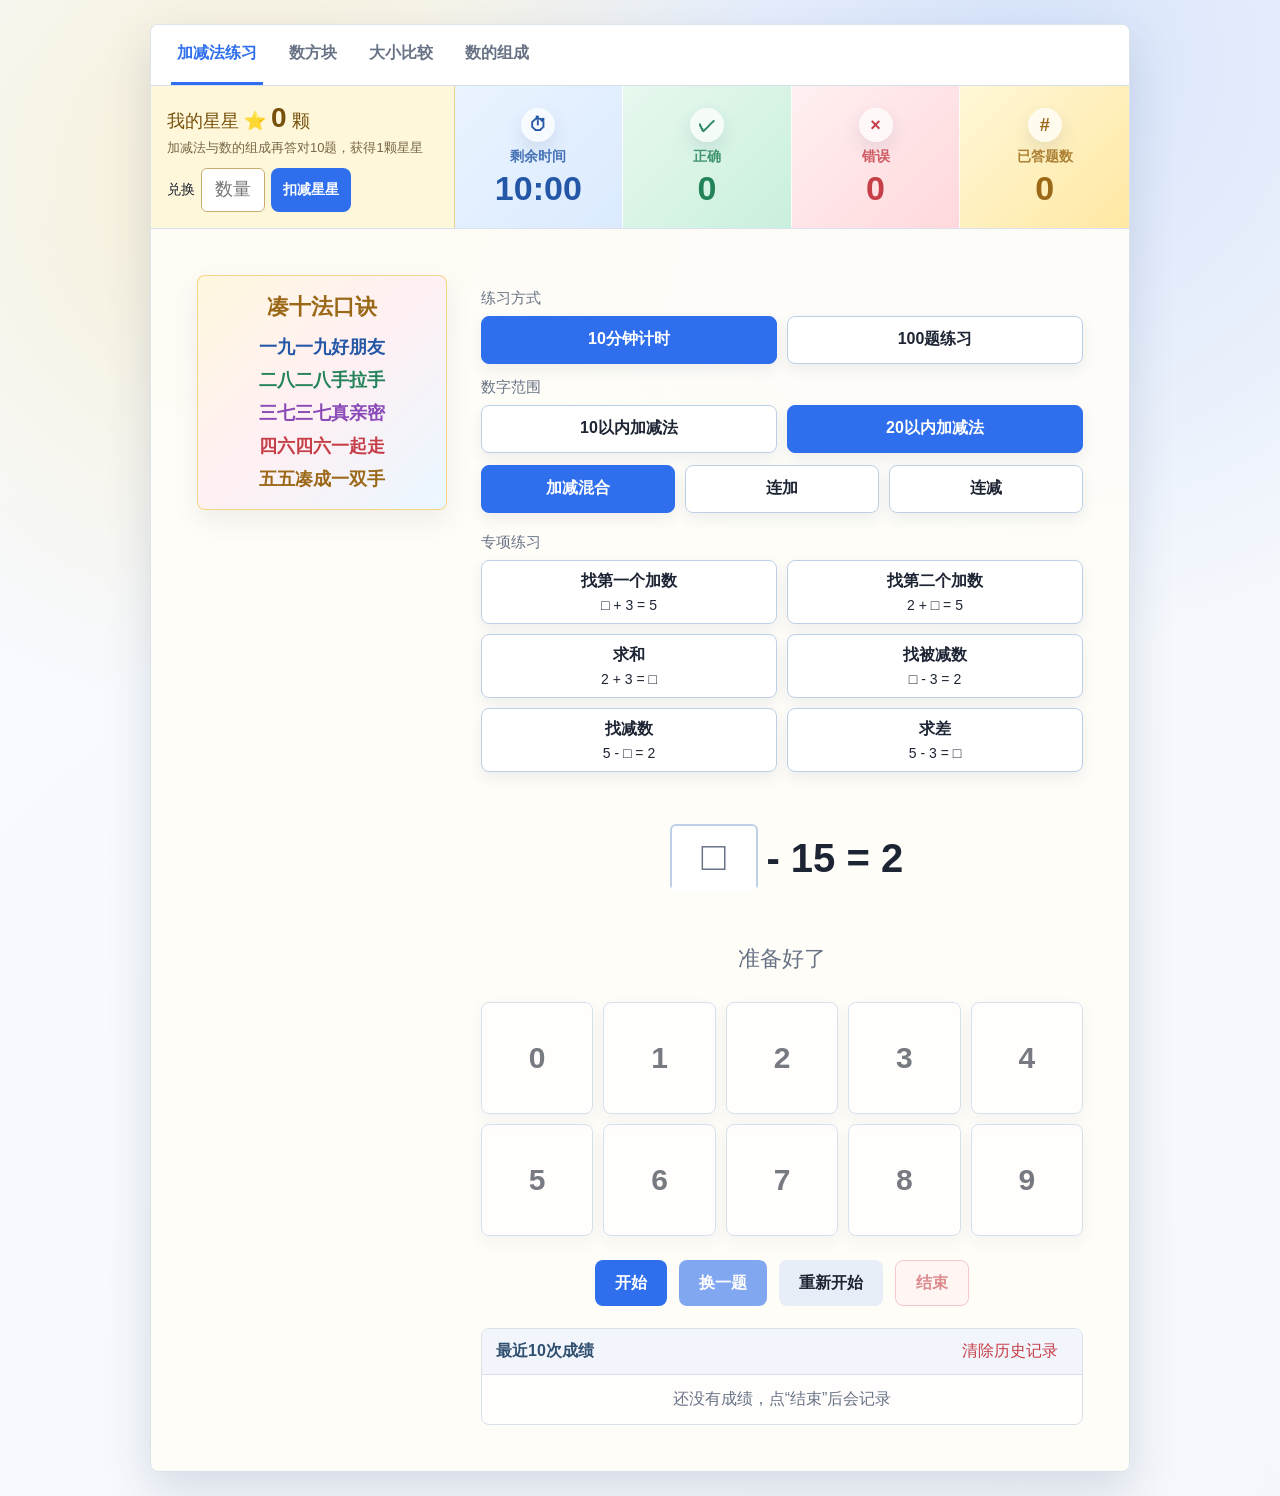
==== commit 67ea5651: "Extract math and pinyin styles and scripts into separate files" ====
--- a/index.html
+++ b/index.html
@@ -4,659 +4,7 @@
   <meta charset="UTF-8">
   <meta name="viewport" content="width=device-width, initial-scale=1.0">
   <title>数学练习</title>
-  <style>
-[hidden] { display: none !important; }
-.exercise-tabs { display: flex; background: white; border-bottom: 1px solid var(--line); padding: 0 20px; gap: 24px; }
-.exercise-tabs button { min-height: 60px; padding: 12px 6px; border: 0; border-bottom: 3px solid transparent; background: transparent; color: var(--muted); font: inherit; font-weight: 800; cursor: pointer; }
-.exercise-tabs button[aria-selected="true"] { border-bottom-color: var(--blue); color: var(--blue); }
-.exercise-tabs button:focus-visible { outline: 2px solid var(--blue); outline-offset: -4px; }
-.cubes-page { padding: 28px; }
-.cubes-heading h1 { margin: 0 0 10px; font-size: 25px; }
-.cubes-heading p, .cube-reference { color: var(--muted); line-height: 1.6; }
-.cube-tools { display: flex; flex-wrap: wrap; align-items: center; justify-content: space-between; gap: 16px; margin-top: 22px; }
-.cube-shapes { display: flex; flex-wrap: wrap; gap: 8px; }
-.cube-shapes button { padding: 8px 18px; }
-.cube-score { display: flex; gap: 10px; flex-wrap: wrap; }
-#cubeRight { color: var(--green); } #cubeWrong { color: var(--red); }
-.cube-scene { width: 100%; aspect-ratio: 760 / 420; background: #f1f7fa; margin-top: 18px; border-bottom: 1px solid #cedee5; }
-.cube-scene svg { display: block; width: 100%; height: 100%; }
-.cube-reference { font-size: 14px; text-align: center; margin: 10px 0 24px; }
-.cube-answer-form { display: flex; align-items: center; justify-content: center; flex-wrap: wrap; gap: 12px; font-size: 18px; }
-.cube-answer-form input { width: 80px; height: 52px; border: 2px solid #8aadc9; border-radius: 6px; text-align: center; font: inherit; font-size: 26px; background: white; color: var(--ink); }
-.cube-answer-form input:focus { outline: 3px solid #d0e3fa; border-color: var(--blue); }
-.cube-feedback { min-height: 30px; text-align: center; font-size: 18px; font-weight: 700; }
-.cube-feedback.good { color: var(--green); } .cube-feedback.bad { color: var(--red); }
-.cube-explanation { padding: 18px 0; border-top: 1px solid var(--line); margin-bottom: 20px; text-align: center; }
-.cube-explanation h2 { font-size: 18px; margin: 0 0 14px; }
-.cube-explanation p { line-height: 1.6; margin: 8px 0; }
-.cube-layer-plans { display: flex; justify-content: center; flex-wrap: wrap; gap: 20px; }
-.cube-layer-plan { display: grid; gap: 4px; justify-content: center; }
-.cube-layer-plan i { width: 18px; height: 18px; background: #60bfc1; border: 1px solid #25838c; }
-.cube-layer-plan.cylinder-plan i { border-radius: 50%; background: #c6b9ed; border-color: #7864ad; }
-.cube-layer-plan.cuboid-plan i { background: #f5cc91; border-color: #a77634; }
-.cube-layer { min-width: 90px; }
-@media (max-width: 680px) {
-  .cubes-page { padding: 20px 14px; }
-  .cubes-heading h1 { font-size: 22px; }
-  .exercise-tabs { gap: 20px; padding: 0 14px; }
-  .cube-scene { aspect-ratio: 1.5; }
-  .cube-answer-form { gap: 8px; font-size: 16px; }
-}
-
-.exercise-tabs { gap: 20px; flex-wrap: wrap; }
-.comparison-page { padding: 28px; }
-.comparison-heading h1 { font-size: 25px; margin: 0 0 10px; }
-.comparison-heading p { color: var(--muted); margin-bottom: 24px; }
-.comparison-modes { display: grid; grid-template-columns: repeat(3, minmax(0, 1fr)); gap: 10px; }
-.comparison-modes button { padding: 10px 6px; }
-.comparison-ranges { display: grid; grid-template-columns: repeat(2, minmax(0, 1fr)); gap: 10px; margin-bottom: 12px; }
-.comparison-stats { display: flex; flex-wrap: wrap; justify-content: center; gap: 24px; margin: 28px 0; font-size: 16px; }
-#comparisonRight { color: var(--green); }
-#comparisonWrong { color: var(--red); }
-.comparison-question { display: grid; grid-template-columns: minmax(0, 1fr) 76px minmax(0, 1fr); align-items: center; gap: 20px; min-height: 180px; font-size: 44px; font-weight: 800; text-align: center; background: #f0f7fa; padding: 24px 12px; }
-.comparison-question > span { min-width: 0; }
-.comparison-circle { display: grid; place-items: center; width: 76px; height: 76px; border: 3px solid #6d9ba9; border-radius: 50%; background: white; font-size: 46px; }
-.comparison-circle.good { color: var(--green); border-color: var(--green); }
-.comparison-circle.bad { color: var(--red); border-color: var(--red); }
-.comparison-symbols { display: flex; justify-content: center; gap: 20px; margin-top: 30px; }
-.comparison-symbols button { display: grid; justify-items: center; align-content: center; gap: 4px; width: 100px; height: 100px; border: 2px solid #b8cedd; border-radius: 8px; background: white; color: #2457a6; cursor: pointer; font: inherit; }
-.comparison-symbols button:nth-child(2) { color: var(--green); }
-.comparison-symbols button:nth-child(3) { color: #a46e15; }
-.comparison-symbols strong { font-size: 44px; line-height: 1; }
-.comparison-symbols button:hover:not(:disabled), .comparison-symbols button:focus-visible { outline: 3px solid #bcd9f8; outline-offset: 3px; }
-.comparison-symbols button:disabled { cursor: default; }
-.comparison-symbols button.selected { background: #e9f4fb; border-color: currentColor; }
-.comparison-feedback { min-height: 28px; margin: 22px 0 6px; font-size: 20px; font-weight: 700; text-align: center; }
-.comparison-feedback.good { color: var(--green); }
-.comparison-feedback.bad { color: var(--red); }
-.comparison-explanation { min-height: 50px; text-align: center; color: var(--muted); line-height: 1.6; margin: 0 0 16px; }
-@media (max-width: 680px) {
-  .exercise-tabs { display: grid; grid-template-columns: repeat(2, minmax(0, 1fr)); gap: 4px; padding: 0 8px; }
-  .exercise-tabs button { font-size: 14px; padding: 10px 0; }
-  .comparison-page { padding: 20px 14px; }
-  .comparison-heading h1 { font-size: 22px; }
-  .comparison-question { grid-template-columns: minmax(0, 1fr) 50px minmax(0, 1fr); gap: 8px; font-size: 25px; min-height: 150px; padding: 20px 8px; }
-  .comparison-circle { width: 50px; height: 50px; font-size: 32px; }
-  .comparison-symbols { gap: 12px; }
-  .comparison-symbols button { width: 80px; height: 88px; }
-  .comparison-stats { gap: 16px; }
-}
-  </style>
-  <style>
-    :root {
-      color-scheme: light;
-      --ink: #1d2433;
-      --muted: #687386;
-      --line: #d8e0ea;
-      --paper: #fffdf8;
-      --bg: #f4f7fb;
-      --blue: #2f6fed;
-      --blue-dark: #2356bc;
-      --green: #23845a;
-      --red: #c63e47;
-      --yellow: #f3c64e;
-      --shadow: 0 18px 45px rgba(47, 69, 103, 0.16);
-    }
-
-    * {
-      box-sizing: border-box;
-    }
-
-    body {
-      margin: 0;
-      min-height: 100vh;
-      font-family: -apple-system, BlinkMacSystemFont, "Segoe UI", "Microsoft YaHei", sans-serif;
-      color: var(--ink);
-      background:
-        radial-gradient(circle at 20% 12%, rgba(243, 198, 78, 0.23), transparent 32%),
-        radial-gradient(circle at 80% 4%, rgba(47, 111, 237, 0.16), transparent 34%),
-        linear-gradient(135deg, #f8fbff 0%, var(--bg) 100%);
-      display: grid;
-      place-items: center;
-      padding: 24px;
-    }
-
-    main {
-      width: min(980px, 100%);
-      background: rgba(255, 253, 248, 0.92);
-      border: 1px solid rgba(216, 224, 234, 0.9);
-      border-radius: 8px;
-      box-shadow: var(--shadow);
-      overflow: hidden;
-    }
-
-    .topbar {
-      display: grid;
-      grid-template-columns: repeat(4, minmax(0, 1fr));
-      gap: 0;
-      background: #ffffff;
-      border-bottom: 1px solid var(--line);
-    }
-
-    .stat {
-      position: relative;
-      padding: 18px 16px 20px;
-      text-align: center;
-      overflow: hidden;
-      border-right: 1px solid rgba(255, 255, 255, 0.82);
-    }
-
-    .stat:last-child {
-      border-right: 0;
-    }
-
-    .stat::before {
-      content: attr(data-icon);
-      width: 34px;
-      height: 34px;
-      display: inline-grid;
-      place-items: center;
-      border-radius: 50%;
-      margin-bottom: 6px;
-      font-size: 18px;
-      font-weight: 800;
-      background: rgba(255, 255, 255, 0.72);
-      box-shadow: 0 8px 18px rgba(61, 80, 112, 0.12);
-    }
-
-    .stat.time {
-      background: linear-gradient(135deg, #eaf4ff 0%, #dbeafe 100%);
-      color: #2457a6;
-    }
-
-    .stat.right {
-      background: linear-gradient(135deg, #e8f8ee 0%, #c9f0dd 100%);
-      color: var(--green);
-    }
-
-    .stat.wrong {
-      background: linear-gradient(135deg, #fff0f1 0%, #ffd8dc 100%);
-      color: var(--red);
-    }
-
-    .stat.total {
-      background: linear-gradient(135deg, #fff7d7 0%, #ffe8a3 100%);
-      color: #9b6817;
-    }
-
-    .stat span {
-      display: block;
-      color: currentColor;
-      font-size: 14px;
-      font-weight: 800;
-      margin-bottom: 5px;
-      opacity: 0.82;
-    }
-
-    .stat strong {
-      font-size: clamp(22px, 4vw, 34px);
-      line-height: 1;
-      color: currentColor;
-    }
-
-    .stage {
-      display: grid;
-      grid-template-columns: minmax(190px, 250px) minmax(0, 1fr);
-      gap: clamp(18px, 4vw, 34px);
-      padding: clamp(22px, 5vw, 46px);
-      align-items: start;
-      text-align: center;
-    }
-
-    .practice-area {
-      min-width: 0;
-    }
-
-    .formula {
-      min-height: 132px;
-      display: flex;
-      align-items: center;
-      justify-content: center;
-      gap: 0.22em;
-      font-weight: 800;
-      font-size: clamp(42px, 8vw, 92px);
-      line-height: 1;
-      letter-spacing: 0;
-      margin: 0 0 24px;
-    }
-
-    .answer-slot {
-      min-width: 1.1em;
-      display: inline-flex;
-      align-items: center;
-      justify-content: center;
-      border-bottom: 8px solid var(--yellow);
-      color: var(--blue);
-    }
-
-    input.answer-slot {
-      width: 2.2em;
-      min-width: 0;
-      padding: 6px 2px;
-      border: 2px solid #bed0e8;
-      border-bottom: 5px solid var(--yellow);
-      border-radius: 6px;
-      background: white;
-      text-align: center;
-      font: inherit;
-      line-height: 1.2;
-      appearance: none;
-    }
-    input.answer-slot:focus { outline: 3px solid #d0e3fa; outline-offset: 2px; }
-    input.answer-slot::placeholder { color: #687386; opacity: 1; }
-    .answer-control { display: inline-flex; align-items: center; gap: 8px; flex-shrink: 0; }
-    .answer-form { margin-bottom: 20px; }
-    .answer-form .formula { margin-bottom: 14px; }
-    button, input { touch-action: manipulation; }
-    button:disabled { opacity: 0.6; cursor: default; }
-
-    .answer-slot.empty {
-      color: var(--ink);
-      border-bottom-color: transparent;
-    }
-
-    .answer-slot.good {
-      color: var(--green);
-      border-bottom-color: var(--green);
-    }
-
-    .answer-slot.bad {
-      color: var(--red);
-      border-bottom-color: var(--red);
-    }
-
-    .message {
-      min-height: 36px;
-      color: var(--muted);
-      font-size: clamp(17px, 3vw, 22px);
-      line-height: 1.4;
-      margin: 0 auto 22px;
-    }
-
-    .message.good {
-      color: var(--green);
-      font-weight: 700;
-    }
-
-    .message.bad {
-      color: var(--red);
-      font-weight: 700;
-    }
-
-    .memory-card {
-      position: sticky;
-      top: 16px;
-      background: linear-gradient(135deg, #fff8df 0%, #fff0f3 48%, #eaf7ff 100%);
-      border: 1px solid rgba(243, 198, 78, 0.66);
-      border-radius: 8px;
-      padding: 16px;
-      margin: 0;
-      box-shadow: 0 10px 24px rgba(84, 97, 128, 0.1);
-    }
-
-    .memory-title {
-      margin: 0 0 12px;
-      color: #9b6817;
-      font-size: clamp(17px, 3vw, 22px);
-      font-weight: 900;
-    }
-
-    .memory-rhyme {
-      display: grid;
-      gap: 6px;
-      margin: 0;
-      color: #315071;
-      font-size: clamp(15px, 2.5vw, 18px);
-      font-weight: 800;
-      line-height: 1.5;
-    }
-
-    .memory-rhyme span:nth-child(1) {
-      color: #2457a6;
-    }
-
-    .memory-rhyme span:nth-child(2) {
-      color: var(--green);
-    }
-
-    .memory-rhyme span:nth-child(3) {
-      color: #8a4ab8;
-    }
-
-    .memory-rhyme span:nth-child(4) {
-      color: var(--red);
-    }
-
-    .memory-rhyme span:nth-child(5) {
-      color: #9b6817;
-    }
-
-    .mode-panel {
-      display: grid;
-      grid-template-columns: repeat(2, minmax(0, 1fr));
-      gap: 10px;
-      margin: 0 0 12px;
-    }
-
-    .operation-panel {
-      grid-template-columns: repeat(3, minmax(0, 1fr));
-      margin-bottom: 20px;
-    }
-
-    .specialty-panel {
-      grid-template-columns: repeat(2, minmax(0, 1fr));
-      margin-bottom: 20px;
-    }
-    .specialty-panel .mode-button { padding: 10px 6px; }
-    .mode-button small { display: block; margin-top: 5px; font-size: 14px; font-weight: 500; }
-    .practice-label { margin: 14px 0 8px; text-align: left; font-size: 15px; color: var(--muted); }
-    .formula { font-size: 40px; flex-wrap: wrap; }
-    .formula > span { white-space: nowrap; }
-
-    .mode-button {
-      min-height: 48px;
-      border: 1px solid #bed0e8;
-      border-radius: 8px;
-      background: #ffffff;
-      color: var(--ink);
-      font: inherit;
-      font-weight: 900;
-      cursor: pointer;
-      box-shadow: 0 6px 14px rgba(42, 66, 104, 0.08);
-    }
-
-    .mode-button.active {
-      background: var(--blue);
-      border-color: var(--blue);
-      color: #ffffff;
-    }
-
-    .mode-button:hover,
-    .mode-button:focus-visible {
-      border-color: var(--blue);
-      outline: none;
-    }
-
-    .choices {
-      display: grid;
-      grid-template-columns: repeat(5, minmax(0, 1fr));
-      gap: 10px;
-      margin-bottom: 24px;
-    }
-
-    .cube-choices { display: grid; grid-template-columns: repeat(5, minmax(0, 1fr)); gap: 8px; margin: 20px 0; }
-    .cube-number { min-height: 48px; border: 1px solid #bed0e8; border-radius: 8px; background: white; color: var(--ink); font: inherit; font-size: 22px; font-weight: 800; cursor: pointer; }
-    .cube-number:focus-visible { outline: 3px solid #bcd9f8; outline-offset: 2px; }
-    .cube-number.selected { background: #e9f4fb; border-color: var(--blue); }
-
-    .choice {
-      appearance: none;
-      border: 1px solid #bed0e8;
-      background: #ffffff;
-      color: var(--ink);
-      border-radius: 8px;
-      aspect-ratio: 1;
-      min-width: 0;
-      font: inherit;
-      font-size: clamp(20px, 4vw, 30px);
-      font-weight: 800;
-      cursor: pointer;
-      box-shadow: 0 6px 14px rgba(42, 66, 104, 0.08);
-      transition: transform 120ms ease, border-color 120ms ease, background 120ms ease;
-    }
-
-    .choice:hover,
-    .choice:focus-visible {
-      transform: translateY(-2px);
-      border-color: var(--blue);
-      outline: none;
-    }
-
-    .choice:disabled {
-      cursor: default;
-    }
-
-    .choice.correct {
-      background: #eaf8f1;
-      border-color: var(--green);
-      color: var(--green);
-    }
-
-    .choice.wrong {
-      background: #fff0f1;
-      border-color: var(--red);
-      color: var(--red);
-    }
-
-    .actions {
-      display: flex;
-      justify-content: center;
-      gap: 12px;
-      flex-wrap: wrap;
-    }
-
-    .action {
-      border: 0;
-      border-radius: 8px;
-      min-height: 46px;
-      padding: 0 20px;
-      background: var(--blue);
-      color: white;
-      font: inherit;
-      font-weight: 700;
-      cursor: pointer;
-    }
-
-    .action.secondary {
-      background: #e8eef7;
-      color: var(--ink);
-    }
-
-    .action.finish {
-      background: #fff0f1;
-      color: var(--red);
-      border: 1px solid #f2a5ac;
-    }
-
-    .action.finish.active {
-      background: var(--red);
-      color: #ffffff;
-      border-color: var(--red);
-    }
-
-    .action:hover,
-    .action:focus-visible {
-      background: var(--blue-dark);
-      outline: none;
-    }
-
-    .action.secondary:hover,
-    .action.secondary:focus-visible {
-      background: #d9e3f1;
-    }
-
-    .action.finish:hover,
-    .action.finish:focus-visible {
-      background: #ffd8dc;
-    }
-
-    .action.finish.active:hover,
-    .action.finish.active:focus-visible {
-      background: var(--red);
-    }
-
-    .history-card {
-      margin-top: 22px;
-      border: 1px solid var(--line);
-      border-radius: 8px;
-      background: rgba(255, 255, 255, 0.76);
-      overflow: hidden;
-      text-align: left;
-    }
-
-    .history-title {
-      margin: 0;
-      padding: 12px 14px;
-      background: #f2f6fc;
-      color: #315071;
-      font-size: 16px;
-      font-weight: 900;
-      border-bottom: 1px solid var(--line);
-    }
-    .history-heading { display: flex; align-items: center; justify-content: space-between; flex-wrap: wrap; gap: 10px; background: #f2f6fc; padding-right: 12px; border-bottom: 1px solid var(--line); }
-    .history-heading .history-title { border: 0; }
-    .history-clear { min-height: 44px; padding: 8px 12px; border: 0; background: transparent; color: var(--red); font: inherit; cursor: pointer; }
-    .summary-bar { display: grid; grid-template-columns: minmax(260px, 1.8fr) minmax(0, 4fr); border-bottom: 1px solid var(--line); }
-    .summary-bar.stars-only { grid-template-columns: 1fr; }
-    .summary-bar .topbar { border-bottom: 0; }
-    .summary-bar .stat { padding: 16px 8px; display: flex; flex-direction: column; align-items: center; justify-content: center; }
-    .star-bar { display: flex; align-content: center; align-items: center; flex-wrap: wrap; gap: 10px; padding: 16px; background: #fff7d9; border-right: 1px solid #eed494; }
-    .star-balance { margin: 0; font-size: 18px; color: #77510c; }
-    .star-balance strong { margin: 0 5px; font-size: 28px; font-variant-numeric: tabular-nums; }
-    .star-progress { margin: 4px 0 0; font-size: 13px; color: #786747; line-height: 1.5; }
-    .star-redeem { display: flex; align-items: center; flex-wrap: wrap; gap: 8px; }
-    .star-redeem input { width: 64px; height: 44px; padding: 6px; border: 1px solid #c8ae6e; border-radius: 6px; font: inherit; font-size: 18px; background: white; text-align: center; }
-    .star-redeem { font-size: 14px; gap: 6px; }
-    .star-redeem .action { font-size: 14px; padding: 0 12px; min-height: 44px; }
-    .star-status { width: 100%; margin: 0; font-size: 14px; color: #77510c; }
-    .star-status:empty { display: none; }
-    @media (max-width: 680px) { .summary-bar { grid-template-columns: 1fr; } .star-bar { padding: 14px; justify-content: space-between; border-right: 0; border-bottom: 1px solid #eed494; } .history-heading { padding-right: 6px; } }
-
-    .history-list {
-      display: grid;
-      gap: 1px;
-      margin: 0;
-      padding: 0;
-      list-style: none;
-      background: var(--line);
-    }
-
-    .history-item {
-      display: grid;
-      grid-template-columns: 1.2fr 1fr 1fr;
-      gap: 8px;
-      padding: 10px 14px;
-      background: rgba(255, 255, 255, 0.88);
-      color: var(--ink);
-      font-size: 14px;
-      line-height: 1.35;
-    }
-
-    .history-item strong {
-      color: var(--green);
-      font-size: 16px;
-    }
-
-    .history-empty {
-      margin: 0;
-      padding: 14px;
-      color: var(--muted);
-      text-align: center;
-    }
-
-    .details-dialog {
-      width: min(760px, calc(100% - 24px));
-      max-height: 85vh;
-      padding: 20px;
-      border: 1px solid var(--line);
-      border-radius: 8px;
-      color: var(--ink);
-    }
-    .details-dialog::backdrop { background: rgba(29, 36, 51, 0.45); }
-    .details-header { display: flex; justify-content: space-between; align-items: center; gap: 12px; }
-    .details-header h2 { margin: 0; font-size: 20px; }
-    .details-scroll { overflow: auto; margin-top: 16px; }
-    .details-table { width: 100%; border-collapse: collapse; font-size: 15px; }
-    .details-table th, .details-table td { padding: 12px 8px; text-align: left; border-bottom: 1px solid var(--line); }
-    .details-table th { background: #f2f6fc; }
-    .details-correct { color: var(--green); }
-    .details-wrong { color: var(--red); }
-    .history-item button { justify-self: start; }
-
-    @media (max-width: 680px) {
-      body {
-        padding: 12px;
-      }
-
-      .topbar {
-        grid-template-columns: repeat(2, minmax(0, 1fr));
-      }
-
-      .choices {
-        grid-template-columns: repeat(5, minmax(0, 1fr));
-        gap: 8px;
-      }
-      .cube-choices { grid-template-columns: repeat(5, minmax(0, 1fr)); }
-
-      .mode-panel {
-        grid-template-columns: repeat(2, minmax(0, 1fr));
-      }
-
-      .operation-panel {
-        grid-template-columns: 1fr;
-      }
-
-      .formula {
-        min-height: 104px;
-      }
-
-      .history-item {
-        grid-template-columns: 1fr;
-      }
-
-      .stage {
-        grid-template-columns: 1fr;
-      }
-
-      .memory-card {
-        position: static;
-      }
-      body { padding: 8px; padding-bottom: max(12px, env(safe-area-inset-bottom)); }
-      .stage { padding: 18px 12px; gap: 20px; }
-      .formula { font-size: 28px; gap: 8px; }
-      .formula > span { white-space: normal; }
-      .mode-button { font-size: 15px; padding: 8px 4px; }
-      .actions { gap: 8px; }
-      .action { padding: 0 14px; }
-      .memory-card { padding: 0; border: 0; border-radius: 0; background: none; box-shadow: none; }
-      .memory-rhyme { gap: 2px; font-size: 15px; }
-      .memory-title { margin-bottom: 6px; font-size: 18px; }
-      .details-dialog { padding: 14px; }
-      .details-table { font-size: 14px; }
-      .details-table th, .details-table td { padding: 10px 5px; }
-    }
-  </style>
-  <style>
-    .composition-page { padding: 26px; }
-    .composition-page h1 { font-size: 25px; margin: 0 0 8px; }
-    .composition-note { margin: 0 0 20px; color: var(--muted); font-size: 14px; line-height: 1.6; }
-    .composition-numbers { display: grid; grid-template-columns: repeat(5, minmax(0, 1fr)); gap: 8px; }
-    .composition-numbers button { padding: 8px 4px; }
-    .composition-stats { display: flex; flex-wrap: wrap; justify-content: center; gap: 20px; margin: 22px 0; }
-    .composition-stats strong { color: var(--green); }
-    .composition-problem { padding: 22px 10px; text-align: center; background: #edf7f1; border-top: 1px solid #cce4d6; border-bottom: 1px solid #cce4d6; }
-    .composition-total { font-size: 52px; color: #236a51; font-weight: 800; margin: 0; }
-    .composition-branches { color: #82a995; font-size: 28px; line-height: 1; margin: 2px 0 12px; }
-    .composition-parts { display: flex; align-items: center; justify-content: center; gap: 26px; font-size: 18px; }
-    .composition-part { display: grid; place-items: center; width: 74px; height: 66px; border: 2px solid #92bda8; background: white; border-radius: 6px; font-size: 38px; font-weight: 700; }
-    .composition-part.missing { border-color: var(--blue); color: var(--blue); }
-    .composition-part.good { border-color: var(--green); color: var(--green); }
-    .composition-part.bad { border-color: var(--red); color: var(--red); }
-    .composition-keypad { display: grid; grid-template-columns: repeat(5, minmax(0, 1fr)); gap: 10px; margin: 24px 0 0; }
-    .composition-keypad button { min-height: 56px; border: 1px solid #bed0e8; border-radius: 6px; background: white; color: var(--ink); font: inherit; font-size: 26px; font-weight: 800; cursor: pointer; }
-    .composition-keypad button:focus-visible { outline: 3px solid #bcd9f8; outline-offset: 2px; }
-    .composition-feedback { text-align: center; min-height: 52px; margin: 0; padding: 14px 0; line-height: 1.6; }
-    .composition-study { margin-top: 24px; border-top: 1px solid var(--line); padding-top: 18px; }
-    .composition-study summary { cursor: pointer; min-height: 44px; font-weight: 700; }
-    .composition-chart { display: grid; grid-template-columns: repeat(3, minmax(0, 1fr)); gap: 16px 24px; }
-    .composition-chart section { padding-bottom: 10px; border-bottom: 1px solid var(--line); }
-    .composition-chart h2 { font-size: 17px; color: #236a51; }
-    .composition-chart p { font-size: 16px; line-height: 1.8; margin: 0; }
-    .composition-record { border-bottom: 1px solid var(--line); padding: 12px 0; display: flex; justify-content: space-between; flex-wrap: wrap; align-items: center; gap: 12px; font-size: 14px; line-height: 1.7; }
-    .composition-history { border-top: 1px solid var(--line); padding-top: 20px; margin-top: 24px; }
-    .composition-history h2 { font-size: 18px; }
-    @media (max-width: 680px) { .composition-page { padding: 20px 14px; } .composition-page h1 { font-size: 22px; } .composition-chart { grid-template-columns: repeat(2, minmax(0, 1fr)); gap: 12px; } .composition-stats { gap: 12px; font-size: 14px; } }
-  </style>
+  <link rel="stylesheet" href="styles.css">
 </head>
 <body>
   <main aria-label="数学练习">
@@ -850,1121 +198,9 @@
     </div>
   </dialog>
 
-  <script>
-    let activePage = "arithmetic";
-    let arithmeticPausedAt = null;
-    const formulaTextEl = document.querySelector("#formulaText");
-    const formulaPrefixEl = document.querySelector("#formulaPrefix");
-    const startButton = document.querySelector("#startButton");
-    const duration = 10 * 60 * 1000;
-    const timedButton = document.querySelector("#timedButton");
-    const hundredButton = document.querySelector("#hundredButton");
-    const specialtyPanel = document.querySelector("#specialtyPanel");
-    const operationLabels = {
-      mixed: "加减混合", chainAdd: "连加", chainSub: "连减",
-      addFirst: "找第一个加数（□ + 数 = 数）",
-      addSecond: "找第二个加数（数 + □ = 数）",
-      addResult: "求和（数 + 数 = □）",
-      subFirst: "找被减数（□ - 数 = 数）",
-      subSecond: "找减数（数 - □ = 数）",
-      subResult: "求差（数 - 数 = □）"
-    };
-    const answerSlotEl = document.querySelector("#answerSlot");
-    const answerForm = document.querySelector("#answerForm");
-    const messageEl = document.querySelector("#message");
-    const choicesEl = document.querySelector("#choices");
-    const timerEl = document.querySelector("#timer");
-    const rightCountEl = document.querySelector("#rightCount");
-    const wrongCountEl = document.querySelector("#wrongCount");
-    const totalCountEl = document.querySelector("#totalCount");
-    const nextButton = document.querySelector("#nextButton");
-    const resetButton = document.querySelector("#resetButton");
-    const tenModeButton = document.querySelector("#tenModeButton");
-    const twentyModeButton = document.querySelector("#twentyModeButton");
-    const mixedModeButton = document.querySelector("#mixedModeButton");
-    const chainAddButton = document.querySelector("#chainAddButton");
-    const chainSubButton = document.querySelector("#chainSubButton");
-    const finishButton = document.querySelector("#finishButton");
-    const historyListEl = document.querySelector("#historyList");
-    const historyKey = "mathPracticeResults";
-    let sessionHistory = null;
-    const rewardKey = "mathPracticeStars";
-    const starStatus = document.querySelector("#starStatus");
-    let rewards = loadRewards();
-
-    function loadRewards() {
-      try {
-        const saved = JSON.parse(localStorage.getItem(rewardKey));
-        if (saved && Number.isSafeInteger(saved.balance) && saved.balance >= 0 && Number.isSafeInteger(saved.progress) && saved.progress >= 0 && saved.progress < 10) {
-          return { balance: saved.balance, progress: saved.progress };
-        }
-      } catch (error) {
-        // Keep practice usable if local storage is unavailable.
-      }
-      return { balance: 0, progress: 0 };
-    }
-
-    function renderRewards() {
-      document.querySelector("#starBalance").textContent = rewards.balance;
-      document.querySelector("#starProgress").textContent = `加减法与数的组成再答对${10 - rewards.progress}题，获得1颗星星`;
-    }
-
-    function persistRewards() {
-      renderRewards();
-      try {
-        localStorage.setItem(rewardKey, JSON.stringify(rewards));
-      } catch (error) {
-        starStatus.textContent = "当前浏览器无法保存星星，关闭页面后可能丢失。";
-      }
-    }
-
-    function rewardCorrectAnswer() {
-      rewards.progress += 1;
-      if (rewards.progress === 10) {
-        rewards.progress = 0;
-        rewards.balance += 1;
-        starStatus.textContent = "累计答对10题，获得1颗星星！";
-      }
-      persistRewards();
-    }
-    const detailsButton = document.querySelector("#detailsButton");
-    const detailsDialog = document.querySelector("#detailsDialog");
-    const retryWrongButton = document.querySelector("#retryWrongButton");
-    let viewedRecord = null;
-    let latestRecord = null;
-
-    const state = {
-      maxNumber: 20,
-      operation: "mixed",
-      trainingMode: "timed",
-      reviewQueue: [],
-      reviewLabel: "",
-      answer: 0,
-      typedAnswer: "",
-      attempts: [],
-      right: 0,
-      wrong: 0,
-      total: 0,
-      answered: false,
-      finished: false,
-      running: false,
-      recordSaved: false,
-      startedAt: Date.now(),
-      timerId: null,
-      nextQuestionId: null
-    };
-
-    function randomInt(min, max) {
-      return Math.floor(Math.random() * (max - min + 1)) + min;
-    }
-
-    function splitIntoTwo(total) {
-      const first = randomInt(1, total - 1);
-      return [first, total - first];
-    }
-
-    function makeQuestion() {
-      clearTimeout(state.nextQuestionId);
-      if (state.finished) {
-        return;
-      }
-
-      if (state.trainingMode === "review") {
-        const question = state.reviewQueue[state.total];
-        if (!question) return;
-        const [prefix, suffix] = question.question.split("□");
-        formulaPrefixEl.textContent = prefix.trim();
-        formulaTextEl.textContent = suffix.trim();
-        state.answer = question.answer;
-        prepareQuestionInput();
-        return;
-      }
-
-      const isAddition = state.operation.startsWith("add") ||
-        (state.operation === "mixed" && Math.random() >= 0.5);
-      let left;
-      let right;
-      let answer;
-
-      if (state.operation === "chainAdd") {
-        answer = randomInt(3, state.maxNumber);
-        left = randomInt(1, answer - 2);
-        right = randomInt(1, answer - left - 1);
-        const third = answer - left - right;
-        formulaTextEl.textContent = `${left} + ${right} + ${third} =`;
-      } else if (state.operation === "chainSub") {
-        left = randomInt(3, state.maxNumber);
-        answer = randomInt(1, left - 2);
-        const [firstSub, secondSub] = splitIntoTwo(left - answer);
-        formulaTextEl.textContent = `${left} - ${firstSub} - ${secondSub} =`;
-      } else if (isAddition) {
-        answer = randomInt(2, state.maxNumber);
-        left = randomInt(1, answer - 1);
-        right = answer - left;
-      } else {
-        left = randomInt(2, state.maxNumber);
-        answer = randomInt(1, left - 1);
-        right = left - answer;
-        formulaTextEl.textContent = `${left} - ${right} =`;
-      }
-
-      if (isAddition) {
-        formulaTextEl.textContent = `${left} + ${right} =`;
-      }
-
-      const tokens = `${formulaTextEl.textContent} ${answer}`.trim().split(/\s+/);
-      const positions = tokens.map((token, index) => /^\d+$/.test(token) ? index : -1).filter((index) => index >= 0);
-      const fixedPosition = state.operation.endsWith("First") ? 0 :
-        state.operation.endsWith("Second") ? 1 : state.operation.endsWith("Result") ? 2 : null;
-      const blank = positions[fixedPosition === null ? randomInt(0, positions.length - 1) : fixedPosition];
-      state.answer = Number(tokens[blank]);
-      formulaPrefixEl.textContent = tokens.slice(0, blank).join(" ");
-      formulaTextEl.textContent = tokens.slice(blank + 1).join(" ");
-      prepareQuestionInput();
-    }
-
-    function prepareQuestionInput() {
-      state.answered = false;
-      nextButton.disabled = true;
-      state.typedAnswer = "";
-      answerSlotEl.value = "";
-      answerSlotEl.readOnly = true;
-      answerSlotEl.className = "answer-slot empty";
-      messageEl.textContent = "";
-      messageEl.className = "message";
-
-      document.querySelectorAll(".choice").forEach((button) => {
-        button.classList.remove("correct", "wrong");
-        button.disabled = !state.running;
-      });
-    }
-
-    function renderChoices() {
-      choicesEl.innerHTML = "";
-      for (let number = 0; number <= 9; number += 1) {
-        const button = document.createElement("button");
-        button.className = "choice";
-        button.type = "button";
-        button.textContent = number;
-        button.dataset.value = String(number);
-        button.setAttribute("aria-label", `输入数字 ${number}`);
-        choicesEl.appendChild(button);
-      }
-    }
-
-    function updateStats() {
-      rightCountEl.textContent = state.right;
-      wrongCountEl.textContent = state.wrong;
-      totalCountEl.textContent = state.trainingMode === "review" ? `${state.total}/${state.reviewQueue.length}` : state.trainingMode === "hundred" ? `${state.total}/100` : state.total;
-    }
-
-    function formatTime(milliseconds) {
-      const totalSeconds = Math.floor(milliseconds / 1000);
-      const minutes = String(Math.floor(totalSeconds / 60)).padStart(2, "0");
-      const seconds = String(totalSeconds % 60).padStart(2, "0");
-      return `${minutes}:${seconds}`;
-    }
-
-    function startTimer() {
-      clearInterval(state.timerId);
-      state.startedAt = Date.now();
-      state.finished = false;
-      state.running = true;
-      timerEl.textContent = state.trainingMode !== "timed" ? "00:00" : "10:00";
-      state.timerId = setInterval(updateCountdown, 200);
-    }
-
-    function updateCountdown() {
-      if (!state.running || activePage !== "arithmetic") return;
-      if (state.trainingMode !== "timed") {
-        timerEl.textContent = formatTime(Date.now() - state.startedAt);
-        return;
-      }
-      const remaining = Math.max(0, duration - (Date.now() - state.startedAt));
-      timerEl.textContent = formatTime(Math.ceil(remaining / 1000) * 1000);
-      if (remaining === 0) finishGame();
-    }
-
-    function markWrongChoice(selected) {
-      const button = document.querySelector(`.choice[data-value="${selected}"]`);
-      if (button) {
-        button.classList.add("wrong");
-        button.disabled = true;
-      }
-    }
-
-    function submitAnswer(selected) {
-      if (!state.running || state.finished || state.answered || !Number.isInteger(selected)) {
-        return;
-      }
-      if (state.trainingMode === "timed" && Date.now() - state.startedAt >= duration) {
-        finishGame();
-        return;
-      }
-
-      if (selected < 0) {
-        answerSlotEl.value = String(selected);
-        answerSlotEl.className = "answer-slot bad";
-        messageEl.textContent = `请输入 1 到 ${state.maxNumber} 之间的数字`;
-        messageEl.className = "message bad";
-        state.typedAnswer = "";
-        return;
-      }
-
-      state.total += 1;
-      state.attempts.push({
-        question: `${formulaPrefixEl.textContent} □ ${formulaTextEl.textContent}`.trim(),
-        selected,
-        answer: state.answer,
-        correct: selected === state.answer
-      });
-      state.answered = true;
-      answerSlotEl.value = String(selected);
-      answerSlotEl.readOnly = true;
-
-      if (selected === state.answer) {
-        state.answered = true;
-        state.right += 1;
-        rewardCorrectAnswer();
-        answerSlotEl.className = "answer-slot good";
-        const correctButton = document.querySelector(`.choice[data-value="${selected}"]`);
-        if (correctButton) {
-          correctButton.classList.add("correct");
-        }
-        document.querySelectorAll(".choice").forEach((choice) => {
-          choice.disabled = true;
-        });
-        messageEl.textContent = "答对了！";
-        messageEl.className = "message good";
-      } else {
-        state.wrong += 1;
-        answerSlotEl.className = "answer-slot bad";
-        state.typedAnswer = "";
-        markWrongChoice(selected);
-        messageEl.textContent = "答错了，继续下一题";
-        messageEl.className = "message bad";
-      }
-
-      updateStats();
-      document.querySelectorAll(".choice").forEach((choice) => {
-        choice.disabled = true;
-      });
-      clearTimeout(state.nextQuestionId);
-      if ((state.trainingMode === "hundred" && state.total >= 100) || (state.trainingMode === "review" && state.total >= state.reviewQueue.length)) {
-        finishGame();
-        return;
-      }
-      state.nextQuestionId = setTimeout(() => {
-        updateCountdown();
-        if (state.running) makeQuestion();
-      }, 800);
-    }
-
-    function chooseAnswer(event) {
-      const button = event.target.closest(".choice");
-      if (!button || button.disabled) {
-        return;
-      }
-
-      appendArithmeticDigit(button.dataset.value);
-    }
-
-    function appendArithmeticDigit(digit) {
-      if (activePage !== "arithmetic" || !state.running || state.answered) return;
-      if (!/^\d$/.test(digit)) return;
-      state.typedAnswer += digit;
-      answerSlotEl.value = state.typedAnswer;
-      answerSlotEl.className = "answer-slot";
-      const selected = Number(state.typedAnswer);
-      const expected = String(state.answer);
-      if (!expected.startsWith(state.typedAnswer) || state.typedAnswer.length === expected.length) submitAnswer(selected);
-    }
-
-    function resetGame() {
-      clearTimeout(state.nextQuestionId);
-      clearInterval(state.timerId);
-      state.running = false;
-      state.finished = false;
-      state.right = 0;
-      state.wrong = 0;
-      state.total = 0;
-      state.recordSaved = false;
-      state.attempts = [];
-      detailsButton.hidden = true;
-      finishButton.classList.remove("active");
-      updateStats();
-      timerEl.textContent = state.trainingMode !== "timed" ? "00:00" : "10:00";
-      document.querySelector("#totalLabel").textContent = state.trainingMode === "review" ? "错题重做进度" : "已答题数";
-      document.querySelector("#timerLabel").textContent = state.trainingMode !== "timed" ? "总用时" : "剩余时间";
-      startButton.disabled = false;
-      nextButton.disabled = true;
-      finishButton.disabled = true;
-      renderChoices();
-      makeQuestion();
-      messageEl.textContent = "准备好了";
-    }
-
-    function startGame() {
-      if (state.running) return;
-      resetGame();
-      startTimer();
-      startButton.disabled = true;
-      finishButton.disabled = false;
-      makeQuestion();
-      answerSlotEl.focus();
-    }
-
-    function handleKeyboard(event) {
-      if (activePage !== "arithmetic" || detailsDialog.open) return;
-      if (event.target && event.target !== answerSlotEl && (event.target.matches("input, textarea, select") || event.target.isContentEditable)) return;
-      if (!state.running || event.ctrlKey || event.metaKey || event.altKey || event.isComposing) return;
-      if (!/^\d$/.test(event.key) && !["Enter", "Backspace", "Escape"].includes(event.key)) return;
-      event.preventDefault();
-      updateCountdown();
-      if (!state.running || state.answered || event.repeat) return;
-      if (/^\d$/.test(event.key)) {
-        appendArithmeticDigit(event.key);
-        return;
-      } else if (event.key === "Backspace") {
-        state.typedAnswer = state.typedAnswer.slice(0, -1);
-      } else if (event.key === "Escape") {
-        state.typedAnswer = "";
-      } else if (event.key === "Enter") {
-        if (state.typedAnswer.length === String(state.answer).length) submitAnswer(Number(state.typedAnswer));
-        return;
-      }
-      answerSlotEl.value = state.typedAnswer;
-      answerSlotEl.className = state.typedAnswer ? "answer-slot" : "answer-slot empty";
-    }
-
-    function setMode(maxNumber) {
-      leaveReview();
-      state.maxNumber = maxNumber;
-      tenModeButton.classList.toggle("active", maxNumber === 10);
-      twentyModeButton.classList.toggle("active", maxNumber === 20);
-      resetGame();
-    }
-
-    function setOperation(operation) {
-      leaveReview();
-      state.operation = operation;
-      mixedModeButton.classList.toggle("active", operation === "mixed");
-      chainAddButton.classList.toggle("active", operation === "chainAdd");
-      chainSubButton.classList.toggle("active", operation === "chainSub");
-      document.querySelectorAll("[data-operation]").forEach((button) => {
-        button.classList.toggle("active", button.dataset.operation === operation);
-        button.setAttribute("aria-pressed", String(button.dataset.operation === operation));
-      });
-      resetGame();
-    }
-
-    function setTrainingMode(mode) {
-      state.reviewQueue = [];
-      state.reviewLabel = "";
-      state.trainingMode = mode;
-      timedButton.classList.toggle("active", mode === "timed");
-      hundredButton.classList.toggle("active", mode === "hundred");
-      timedButton.setAttribute("aria-pressed", String(mode === "timed"));
-      hundredButton.setAttribute("aria-pressed", String(mode === "hundred"));
-      resetGame();
-    }
-
-    function getOperationLabel() {
-      return state.trainingMode === "review" ? state.reviewLabel : operationLabels[state.operation];
-    }
-
-    function leaveReview() {
-      if (state.trainingMode !== "review") return;
-      state.trainingMode = "timed";
-      state.reviewQueue = [];
-      state.reviewLabel = "";
-      timedButton.classList.add("active");
-      timedButton.setAttribute("aria-pressed", "true");
-      hundredButton.classList.remove("active");
-      hundredButton.setAttribute("aria-pressed", "false");
-    }
-
-    function retryWrongAnswers() {
-      if (!viewedRecord || !Array.isArray(viewedRecord.attempts)) return;
-      const record = viewedRecord;
-      const wrong = record.attempts.filter((attempt) => attempt.correct === false && typeof attempt.question === "string" && attempt.question.split("□").length === 2 && Number.isInteger(attempt.answer) && attempt.answer >= 0);
-      if (wrong.length === 0) return;
-      clearInterval(state.timerId);
-      clearTimeout(state.nextQuestionId);
-      state.running = false;
-      state.trainingMode = "review";
-      state.reviewQueue = wrong.map((attempt) => ({ question: attempt.question, answer: attempt.answer }));
-      state.reviewLabel = record.operation || "错题专项";
-      state.maxNumber = parseInt(record.range, 10) === 10 ? 10 : 20;
-      tenModeButton.classList.toggle("active", state.maxNumber === 10);
-      twentyModeButton.classList.toggle("active", state.maxNumber === 20);
-      timedButton.classList.remove("active");
-      hundredButton.classList.remove("active");
-      timedButton.setAttribute("aria-pressed", "false");
-      hundredButton.setAttribute("aria-pressed", "false");
-      if (detailsDialog.open) detailsDialog.close();
-      switchExercise("arithmetic");
-      startGame();
-      messageEl.textContent = `错题重做，共${wrong.length}题`;
-    }
-
-    function loadHistory() {
-      if (sessionHistory !== null) return sessionHistory;
-      try {
-        const saved = JSON.parse(localStorage.getItem(historyKey));
-        sessionHistory = Array.isArray(saved) ? saved.filter((record) => record && typeof record === "object").slice(0, 10) : [];
-      } catch (error) {
-        sessionHistory = [];
-      }
-      return sessionHistory;
-    }
-
-    function saveHistory(records) {
-      sessionHistory = records.slice(0, 10);
-      try {
-        localStorage.setItem(historyKey, JSON.stringify(sessionHistory));
-      } catch (error) {
-        starStatus.textContent = "成绩暂未保存到本地，本次详情仍可查看；关闭页面后可能丢失。";
-      }
-    }
-
-    function renderHistory() {
-      const records = loadHistory();
-      if (records.length === 0) {
-        historyListEl.innerHTML = '<p class="history-empty">还没有成绩，点“结束”后会记录</p>';
-        return;
-      }
-
-      historyListEl.innerHTML = `<ol class="history-list">${records.map((record, index) => `
-        <li class="history-item">
-          <span>${record.range} · ${record.operation}<br>${record.trainingMode || "10分钟计时"}<br>${record.time}</span>
-          <span><strong>${record.right}</strong> 题<br>${record.rate} 题/分钟</span>
-          <span>错 ${record.wrong} 次<br>用时 ${record.elapsed}</span>
-          <button class="action secondary" type="button" data-record-index="${index}" ${Array.isArray(record.attempts) ? "" : "disabled"}>${Array.isArray(record.attempts) ? "查看详情" : "旧记录无详情"}</button>
-        </li>
-      `).join("")}</ol>`;
-    }
-
-    function addHistoryRecord(elapsedMilliseconds, rightPerMinute) {
-      if (state.recordSaved) {
-        return;
-      }
-
-      state.recordSaved = true;
-      const now = new Date();
-      const records = loadHistory();
-      latestRecord = {
-        time: `${now.getMonth() + 1}/${now.getDate()} ${String(now.getHours()).padStart(2, "0")}:${String(now.getMinutes()).padStart(2, "0")}`,
-        range: `${state.maxNumber}以内`,
-        operation: getOperationLabel(),
-        trainingMode: state.trainingMode === "review" ? "错题重做" : state.trainingMode === "hundred" ? "100题练习" : "10分钟计时",
-        right: state.right,
-        wrong: state.wrong,
-        total: state.total,
-        elapsed: formatTime(elapsedMilliseconds),
-        rate: rightPerMinute.toFixed(1),
-        attempts: state.attempts.slice()
-      };
-      records.unshift(latestRecord);
-      saveHistory(records);
-      renderHistory();
-    }
-
-    function showDetails(record) {
-      if (!record || !Array.isArray(record.attempts)) return;
-      viewedRecord = record;
-      const wrongCount = record.attempts.filter((attempt) => attempt.correct === false).length;
-      retryWrongButton.disabled = wrongCount === 0;
-      retryWrongButton.textContent = wrongCount ? `错题重做（${wrongCount}题）` : "全部答对，无需重做";
-      document.querySelector("#detailsSummary").textContent = `${record.range} · ${record.operation} · ${record.trainingMode || "10分钟计时"} · 答对 ${record.right} 题 · 答错 ${record.wrong} 题 · 用时 ${record.elapsed}`;
-      const rows = document.querySelector("#detailsRows");
-      rows.replaceChildren();
-      record.attempts.forEach((attempt, index) => {
-        const row = document.createElement("tr");
-        [`${index + 1}. ${attempt.question}`, attempt.selected, attempt.answer, attempt.correct ? "正确" : "错误"].forEach((value) => {
-          const cell = document.createElement("td");
-          cell.textContent = String(value);
-          row.appendChild(cell);
-        });
-        row.lastElementChild.className = attempt.correct ? "details-correct" : "details-wrong";
-        rows.appendChild(row);
-      });
-      if (record.attempts.length === 0) {
-        const row = document.createElement("tr");
-        const cell = document.createElement("td");
-        cell.colSpan = 4;
-        cell.textContent = "本次没有提交答案";
-        row.appendChild(cell);
-        rows.appendChild(row);
-      }
-      if (!detailsDialog.open) detailsDialog.showModal();
-    }
-
-    function finishGame() {
-      if (!state.running || state.finished) {
-        return;
-      }
-
-      state.finished = true;
-      state.running = false;
-      state.answered = true;
-      clearTimeout(state.nextQuestionId);
-      clearInterval(state.timerId);
-      finishButton.classList.add("active");
-      document.querySelectorAll(".choice").forEach((choice) => {
-        choice.disabled = true;
-      });
-      const elapsedMilliseconds = state.trainingMode !== "timed" ? Date.now() - state.startedAt : Math.min(duration, Date.now() - state.startedAt);
-      timerEl.textContent = state.trainingMode !== "timed" ? formatTime(elapsedMilliseconds) : formatTime(Math.ceil((duration - elapsedMilliseconds) / 1000) * 1000);
-      startButton.disabled = false;
-      finishButton.disabled = true;
-      nextButton.disabled = true;
-      answerSlotEl.readOnly = true;
-      answerSlotEl.blur();
-      const elapsedMinutes = Math.max(elapsedMilliseconds / 60000, 1 / 60);
-      const rightPerMinute = state.right / elapsedMinutes;
-      addHistoryRecord(elapsedMilliseconds, rightPerMinute);
-      detailsButton.hidden = false;
-      messageEl.textContent = `练习结束：已答 ${state.total} 题，答对 ${state.right} 题，答错 ${state.wrong} 题，总用时 ${formatTime(elapsedMilliseconds)}，约 ${rightPerMinute.toFixed(1)} 题/分钟`;
-      messageEl.className = "message";
-      showDetails(latestRecord);
-    }
-
-    choicesEl.addEventListener("click", chooseAnswer);
-    nextButton.addEventListener("click", makeQuestion);
-    resetButton.addEventListener("click", resetGame);
-    tenModeButton.addEventListener("click", () => setMode(10));
-    twentyModeButton.addEventListener("click", () => setMode(20));
-    mixedModeButton.addEventListener("click", () => setOperation("mixed"));
-    chainAddButton.addEventListener("click", () => setOperation("chainAdd"));
-    chainSubButton.addEventListener("click", () => setOperation("chainSub"));
-    finishButton.addEventListener("click", finishGame);
-    startButton.addEventListener("click", startGame);
-    timedButton.addEventListener("click", () => setTrainingMode("timed"));
-    hundredButton.addEventListener("click", () => setTrainingMode("hundred"));
-    specialtyPanel.addEventListener("click", (event) => {
-      const button = event.target.closest("[data-operation]");
-      if (button) setOperation(button.dataset.operation);
-    });
-    detailsButton.addEventListener("click", () => showDetails(latestRecord));
-    retryWrongButton.addEventListener("click", retryWrongAnswers);
-    historyListEl.addEventListener("click", (event) => {
-      const button = event.target.closest("[data-record-index]");
-      if (button && !button.disabled) showDetails(loadHistory()[Number(button.dataset.recordIndex)]);
-    });
-    document.querySelector("#starRedeemForm").addEventListener("submit", (event) => {
-      event.preventDefault();
-      const input = document.querySelector("#starAmount");
-      const raw = input.value.trim();
-      const amount = Number(raw);
-      if (!/^\d+$/.test(raw) || !Number.isSafeInteger(amount) || amount < 1) {
-        starStatus.textContent = "请输入大于0的整数。";
-        return;
-      }
-      if (amount > rewards.balance) {
-        starStatus.textContent = `星星不足，当前共有${rewards.balance}颗。`;
-        return;
-      }
-      rewards.balance -= amount;
-      input.value = "";
-      starStatus.textContent = `已兑换${amount}颗星星，剩余${rewards.balance}颗。`;
-      persistRewards();
-    });
-    document.querySelector("#clearHistory").addEventListener("click", () => {
-      try {
-        localStorage.removeItem(historyKey);
-      } catch (error) {
-        starStatus.textContent = "暂时无法清除历史记录，请重试。";
-        return;
-      }
-      latestRecord = null;
-      viewedRecord = null;
-      sessionHistory = [];
-      detailsButton.hidden = true;
-      if (detailsDialog.open) detailsDialog.close();
-      renderHistory();
-      starStatus.textContent = "历史成绩和逐题详情已清空，星星余额与奖励进度保留。";
-    });
-    document.addEventListener("keydown", handleKeyboard);
-    answerSlotEl.addEventListener("input", () => {
-      answerSlotEl.value = answerSlotEl.value.replace(/[^0-9]/g, "").slice(0, 2);
-      state.typedAnswer = answerSlotEl.value;
-      answerSlotEl.className = state.typedAnswer ? "answer-slot" : "answer-slot empty";
-    });
-    answerForm.addEventListener("submit", (event) => {
-      event.preventDefault();
-      if (activePage !== "arithmetic" || !state.running || state.answered) return;
-      if (!/^\d+$/.test(answerSlotEl.value) || answerSlotEl.value.length !== String(state.answer).length) return;
-      submitAnswer(Number(answerSlotEl.value));
-    });
-    renderHistory();
-    renderRewards();
-    resetGame();
-  </script>
-  <script>
-const cubeState = { shape: "block", layers: [], total: 0, right: 0, wrong: 0, answered: false, nextQuestionId: null };
-const cubeInput = document.querySelector("#cubeAnswer");
-const cubeFeedback = document.querySelector("#cubeFeedback");
-const cubeExplanation = document.querySelector("#cubeExplanation");
-const cubeChoices = document.querySelector("#cubeChoices");
-const exercisePages = ["arithmetic", "cubes", "comparison", "composition"];
-
-function switchExercise(page) {
-  if (page === activePage) return;
-  if (activePage === "arithmetic" && state.running) {
-    updateCountdown();
-    if (state.running) arithmeticPausedAt = Date.now();
-  }
-  activePage = page;
-  document.querySelector("#arithmeticStats").hidden = page !== "arithmetic";
-  document.querySelector("#summaryBar").classList.toggle("stars-only", page !== "arithmetic");
-  if (page === "arithmetic" && arithmeticPausedAt !== null) {
-    if (state.running) state.startedAt += Date.now() - arithmeticPausedAt;
-    arithmeticPausedAt = null;
-  }
-  for (const name of exercisePages) {
-    const selected = name === page;
-    document.querySelector(`#${name}Page`).hidden = !selected;
-    const tab = document.querySelector(`#${name}Tab`);
-    tab.setAttribute("aria-selected", String(selected));
-    tab.tabIndex = selected ? 0 : -1;
-  }
-}
-
-for (const name of exercisePages) {
-  const tab = document.querySelector(`#${name}Tab`);
-  tab.addEventListener("click", () => switchExercise(name));
-  tab.addEventListener("keydown", (event) => {
-    if (!["ArrowLeft", "ArrowRight", "Home", "End"].includes(event.key)) return;
-    event.preventDefault();
-    event.stopPropagation();
-    const index = exercisePages.indexOf(name);
-    const offset = event.key === "ArrowRight" ? 1 : -1;
-    const next = event.key === "Home" ? exercisePages[0] : event.key === "End" ? exercisePages[exercisePages.length - 1] : exercisePages[(index + offset + exercisePages.length) % exercisePages.length];
-    switchExercise(next);
-    document.querySelector(`#${next}Tab`).focus();
-  });
-}
-
-// Isometric illustration: draw distant columns first, then the foreground.
-function drawCube(x, y, z, originX, originY, reference = false) {
-  const px = originX + (x - y) * 32;
-  const py = originY + (x + y) * 16 - z * 38;
-  const points = (items) => items.map(([dx, dy]) => `${px + dx},${py + dy}`).join(" ");
-  const palette = reference ? ["#fff1ba", "#d69e37", "#edc365"] : ["#a5e4df", "#319ca7", "#69c5c6"];
-  return `<g stroke="${reference ? "#8a652b" : "#216d7b"}" stroke-width="1.5" stroke-linejoin="round">
-    <polygon fill="${palette[1]}" points="${points([[-32, 16], [0, 32], [0, 70], [-32, 54]])}"/>
-    <polygon fill="${palette[2]}" points="${points([[0, 32], [32, 16], [32, 54], [0, 70]])}"/>
-    <polygon fill="${palette[0]}" points="${points([[0, 0], [32, 16], [0, 32], [-32, 16]])}"/>
-  </g>`;
-}
-
-function solidName() {
-  return cubeState.shape === "cuboid" ? "长方体" : cubeState.shape === "cylinder" ? "圆柱" : "小方块";
-}
-
-function drawCountingSolid(x, y, z, originX, originY, reference = false) {
-  if (cubeState.shape === "cylinder") {
-    const cx = originX + (x - y) * 32;
-    const cy = originY + (x + y) * 16 - z * 38 + 16;
-    const stroke = reference ? "#8a652b" : "#68568d";
-    return `<g stroke="${stroke}" stroke-width="1.5">
-      <path d="M${cx - 26} ${cy} L${cx - 26} ${cy + 38} A26 13 0 0 0 ${cx + 26} ${cy + 38} L${cx + 26} ${cy} Z" fill="${reference ? "#edc365" : "#b4a0db"}"/>
-      <ellipse cx="${cx}" cy="${cy}" rx="26" ry="13" fill="${reference ? "#fff1ba" : "#e3d9f6"}"/>
-    </g>`;
-  }
-  if (cubeState.shape === "cuboid") {
-    const px = originX + x * 44 - y * 25;
-    const py = originY + x * 22 + y * 12 - z * 28;
-    const points = (items) => items.map(([dx, dy]) => `${px + dx},${py + dy}`).join(" ");
-    return `<g stroke="${reference ? "#8a652b" : "#94652c"}" stroke-width="1.5" stroke-linejoin="round">
-      <polygon fill="${reference ? "#d69e37" : "#dca657"}" points="${points([[-25, 12], [19, 34], [19, 62], [-25, 40]])}"/>
-      <polygon fill="${reference ? "#edc365" : "#edc183"}" points="${points([[19, 34], [44, 22], [44, 50], [19, 62]])}"/>
-      <polygon fill="${reference ? "#fff1ba" : "#ffe2b6"}" points="${points([[0, 0], [44, 22], [19, 34], [-25, 12]])}"/>
-    </g>`;
-  }
-  return drawCube(x, y, z, originX, originY, reference);
-}
-
-function renderCubeScene() {
-  const name = solidName();
-  const cubes = [];
-  cubeState.layers.forEach((layer, z) => {
-    for (let x = 0; x < layer.width; x += 1) {
-      for (let y = 0; y < layer.depth; y += 1) cubes.push({ x, y, z });
-    }
-  });
-  cubes.sort((a, b) => (a.x + a.y) - (b.x + b.y) || a.z - b.z || a.x - b.x);
-  document.querySelector("#cubeScene").innerHTML = `<svg viewBox="0 0 760 420" xmlns="http://www.w3.org/2000/svg" role="img" aria-label="左侧为待计数的叠放${name}，右侧为不计数的一个参照${name}">
-    <path d="M110 326 L300 225 L490 326 L300 407 Z" fill="#e0ecef"/>
-    ${cubes.map(({ x, y, z }) => drawCountingSolid(x, y, z, 300, 210)).join("")}
-    ${drawCountingSolid(0, 0, 0, 605, 275, true)}
-    <text x="605" y="377" text-anchor="middle" fill="#75603d" font-size="18">1个${name}</text>
-  </svg>`;
-}
-
-function newCubeQuestion() {
-  clearTimeout(cubeState.nextQuestionId);
-  const complex = cubeState.shape === "cuboid" || cubeState.shape === "cylinder";
-  const width = randomInt(2, complex ? 4 : 3);
-  const depth = randomInt(2, 3);
-  const height = randomInt(2, 3);
-  const shrinkDepth = complex ? randomInt(0, 1) : 1;
-  cubeState.layers = [];
-  for (let z = 0; z < height; z += 1) {
-    cubeState.layers.push({
-      width: cubeState.shape !== "block" ? Math.max(1, width - z) : width,
-      depth: cubeState.shape !== "block" ? Math.max(1, depth - z * shrinkDepth) : depth
-    });
-  }
-  cubeState.total = cubeState.layers.reduce((sum, layer) => sum + layer.width * layer.depth, 0);
-  cubeState.answered = false;
-  cubeInput.value = "";
-  cubeInput.disabled = false;
-  cubeChoices.querySelectorAll("button").forEach((button) => {
-    button.disabled = false;
-    button.classList.remove("selected");
-  });
-  cubeFeedback.textContent = "";
-  cubeFeedback.className = "cube-feedback";
-  cubeExplanation.hidden = true;
-  cubeExplanation.replaceChildren();
-  const name = solidName();
-  document.querySelector("#solidQuestionTitle").textContent = `一共有几个${name}？`;
-  document.querySelector("#solidQuestionRule").textContent = `每层按长方形排满，下面没有空洞。被遮住的${name}也要数。`;
-  document.querySelector("#solidReference").textContent = `右侧是一个${name}作参照，不计入左侧的总数。`;
-  document.querySelector("#solidAnswerUnit").textContent = `个${name}`;
-  cubeInput.setAttribute("aria-label", `${name}总数`);
-  cubeChoices.setAttribute("aria-label", `输入${name}总数`);
-  renderCubeScene();
-}
-
-document.querySelector("#cubeForm").addEventListener("submit", (event) => {
-  event.preventDefault();
-  if (activePage !== "cubes" || cubeState.answered) return;
-  const raw = cubeInput.value.trim();
-  const expected = String(cubeState.total);
-  if (expected.startsWith(raw) && raw.length < expected.length) return;
-  if (!/^\d+$/.test(raw)) {
-    cubeFeedback.textContent = "请先填写答案";
-    cubeFeedback.className = "cube-feedback bad";
-    return;
-  }
-  cubeState.answered = true;
-  const correct = Number(raw) === cubeState.total;
-  cubeState[correct ? "right" : "wrong"] += 1;
-  document.querySelector("#cubeRight").textContent = cubeState.right;
-  document.querySelector("#cubeWrong").textContent = cubeState.wrong;
-  cubeInput.disabled = true;
-  cubeChoices.querySelectorAll("button").forEach((button) => {
-    button.disabled = true;
-    button.classList.toggle("selected", Number(button.dataset.value) === Number(raw));
-  });
-  cubeFeedback.textContent = correct ? `答对了！一共有 ${cubeState.total} 个${solidName()}。` : `你填了 ${Number(raw)}，一共有 ${cubeState.total} 个${solidName()}。看看每一层吧。`;
-  cubeFeedback.className = `cube-feedback ${correct ? "good" : "bad"}`;
-  cubeExplanation.innerHTML = `<h2>从下往上，分层数${solidName()}</h2><div class="cube-layer-plans">${cubeState.layers.map((layer, index) => `<div class="cube-layer"><p>第${index + 1}层</p><div class="cube-layer-plan ${cubeState.shape}-plan" style="grid-template-columns:repeat(${layer.width},18px)">${"<i></i>".repeat(layer.width * layer.depth)}</div><p>${layer.width * layer.depth}个</p></div>`).join("")}</div><p>${cubeState.layers.map((layer) => layer.width * layer.depth).join(" + ")} = ${cubeState.total} 个${solidName()}</p>`;
-  cubeExplanation.hidden = false;
-  if (correct) {
-    cubeState.nextQuestionId = setTimeout(() => {
-      newCubeQuestion();
-      if (activePage === "cubes") cubeInput.focus();
-    }, 800);
-  }
-});
-
-document.querySelectorAll("[data-shape]").forEach((button) => {
-  button.addEventListener("click", () => {
-    cubeState.shape = button.dataset.shape;
-    document.querySelectorAll("[data-shape]").forEach((item) => {
-      item.classList.toggle("active", item === button);
-      item.setAttribute("aria-pressed", String(item === button));
-    });
-    newCubeQuestion();
-  });
-});
-document.querySelector("#cubeNext").addEventListener("click", () => { newCubeQuestion(); cubeInput.focus(); });
-document.querySelector("#cubeReset").addEventListener("click", () => {
-  cubeState.right = 0;
-  cubeState.wrong = 0;
-  document.querySelector("#cubeRight").textContent = "0";
-  document.querySelector("#cubeWrong").textContent = "0";
-  newCubeQuestion();
-});
-for (let number = 0; number <= 9; number += 1) {
-  const button = document.createElement("button");
-  button.type = "button";
-  button.className = "cube-number";
-  button.dataset.value = String(number);
-  button.textContent = number;
-  button.setAttribute("aria-label", `输入数字 ${number}`);
-  cubeChoices.appendChild(button);
-}
-cubeChoices.addEventListener("click", (event) => {
-  const button = event.target.closest("button[data-value]");
-  if (!button || button.disabled || activePage !== "cubes" || cubeState.answered) return;
-  appendCubeDigit(button.dataset.value);
-});
-function appendCubeDigit(digit) {
-  if (activePage !== "cubes" || cubeState.answered) return;
-  if (!/^\d$/.test(digit)) return;
-  cubeInput.value += digit;
-  const expected = String(cubeState.total);
-  if (!expected.startsWith(cubeInput.value) || cubeInput.value.length === expected.length) document.querySelector("#cubeForm").requestSubmit();
-}
-document.addEventListener("keydown", (event) => {
-  if (activePage !== "cubes" || cubeState.answered || event.ctrlKey || event.metaKey || event.altKey || event.isComposing || event.repeat) return;
-  if (event.target && event.target !== cubeInput && (event.target.matches("input, textarea, select") || event.target.isContentEditable)) return;
-  if (!/^\d$/.test(event.key) && !["Backspace", "Escape", "Enter"].includes(event.key)) return;
-  event.preventDefault();
-  if (/^\d$/.test(event.key)) appendCubeDigit(event.key);
-  else if (event.key === "Backspace") cubeInput.value = cubeInput.value.slice(0, -1);
-  else if (event.key === "Escape") cubeInput.value = "";
-  else if (cubeInput.value) document.querySelector("#cubeForm").requestSubmit();
-});
-newCubeQuestion();
-  </script>
-  <script>
-const comparisonState = { mode: "numbers", maxNumber: 20, left: null, right: null, symbol: "", answered: false, correct: 0, wrong: 0, nextQuestionId: null };
-const comparisonNames = { ">": "大于", "<": "小于", "=": "等于" };
-const comparisonCircle = document.querySelector("#comparisonCircle");
-const comparisonFeedback = document.querySelector("#comparisonFeedback");
-const comparisonExplanation = document.querySelector("#comparisonExplanation");
-
-function comparisonSide(value, expression) {
-  if (!expression) return { text: String(value), value };
-  if (Math.random() < 0.5 && value >= 2) {
-    const first = randomInt(1, value - 1);
-    return { text: `${first} + ${value - first}`, value };
-  }
-  const first = randomInt(value, comparisonState.maxNumber);
-  return { text: `${first} - ${first - value}`, value };
-}
-
-function newComparisonQuestion() {
-  clearTimeout(comparisonState.nextQuestionId);
-  // Balance the three relations so equality gets as much practice as inequality.
-  const relation = randomInt(0, 2);
-  let leftValue;
-  let rightValue;
-  if (relation === 0) {
-    leftValue = randomInt(1, comparisonState.maxNumber);
-    rightValue = randomInt(0, leftValue - 1);
-  } else if (relation === 1) {
-    rightValue = randomInt(1, comparisonState.maxNumber);
-    leftValue = randomInt(0, rightValue - 1);
-  } else {
-    leftValue = rightValue = randomInt(0, comparisonState.maxNumber);
-  }
-  const expressionOnLeft = comparisonState.mode === "both" || (comparisonState.mode === "expression" && Math.random() < 0.5);
-  const expressionOnRight = comparisonState.mode === "both" || (comparisonState.mode === "expression" && !expressionOnLeft);
-  comparisonState.left = comparisonSide(leftValue, expressionOnLeft);
-  comparisonState.right = comparisonSide(rightValue, expressionOnRight);
-  comparisonState.symbol = leftValue > rightValue ? ">" : leftValue < rightValue ? "<" : "=";
-  comparisonState.answered = false;
-  document.querySelector("#comparisonLeft").textContent = comparisonState.left.text;
-  document.querySelector("#comparisonRightSide").textContent = comparisonState.right.text;
-  comparisonCircle.textContent = "";
-  comparisonCircle.className = "comparison-circle";
-  comparisonCircle.setAttribute("aria-label", "待填比较符号");
-  comparisonFeedback.textContent = "";
-  comparisonFeedback.className = "comparison-feedback";
-  comparisonExplanation.textContent = "";
-  document.querySelectorAll("[data-symbol]").forEach((button) => {
-    button.disabled = false;
-    button.classList.remove("selected");
-    button.setAttribute("aria-pressed", "false");
-  });
-}
-
-function updateComparisonStats() {
-  document.querySelector("#comparisonRight").textContent = comparisonState.correct;
-  document.querySelector("#comparisonWrong").textContent = comparisonState.wrong;
-  document.querySelector("#comparisonTotal").textContent = comparisonState.correct + comparisonState.wrong;
-}
-
-function submitComparison(symbol) {
-  if (activePage !== "comparison" || comparisonState.answered || !(symbol in comparisonNames)) return;
-  comparisonState.answered = true;
-  const correct = symbol === comparisonState.symbol;
-  comparisonState[correct ? "correct" : "wrong"] += 1;
-  comparisonCircle.textContent = symbol;
-  comparisonCircle.className = `comparison-circle ${correct ? "good" : "bad"}`;
-  comparisonCircle.setAttribute("aria-label", `所选符号：${comparisonNames[symbol]}`);
-  comparisonFeedback.textContent = correct ? "答对了！" : `答错了，应该选“${comparisonNames[comparisonState.symbol]}”`;
-  comparisonFeedback.className = `comparison-feedback ${correct ? "good" : "bad"}`;
-  const left = comparisonState.left;
-  const right = comparisonState.right;
-  const calculations = [left, right].filter((side) => /[+-]/.test(side.text)).map((side) => `${side.text} = ${side.value}`);
-  comparisonExplanation.textContent = [...calculations, `${left.value} ${comparisonState.symbol} ${right.value}`].join("，");
-  document.querySelectorAll("[data-symbol]").forEach((button) => {
-    button.disabled = true;
-    button.classList.toggle("selected", button.dataset.symbol === symbol);
-    button.setAttribute("aria-pressed", String(button.dataset.symbol === symbol));
-  });
-  updateComparisonStats();
-  if (correct) comparisonState.nextQuestionId = setTimeout(newComparisonQuestion, 800);
-}
-
-document.querySelectorAll("[data-symbol]").forEach((button) => {
-  button.addEventListener("click", () => submitComparison(button.dataset.symbol));
-});
-document.querySelectorAll("[data-comparison-mode]").forEach((button) => {
-  button.addEventListener("click", () => {
-    comparisonState.mode = button.dataset.comparisonMode;
-    document.querySelectorAll("[data-comparison-mode]").forEach((item) => {
-      item.classList.toggle("active", item === button);
-      item.setAttribute("aria-pressed", String(item === button));
-    });
-    newComparisonQuestion();
-  });
-});
-document.querySelectorAll("[data-comparison-range]").forEach((button) => {
-  button.addEventListener("click", () => {
-    comparisonState.maxNumber = Number(button.dataset.comparisonRange);
-    document.querySelectorAll("[data-comparison-range]").forEach((item) => {
-      item.classList.toggle("active", item === button);
-      item.setAttribute("aria-pressed", String(item === button));
-    });
-    document.querySelector("#comparisonRangeLabel").textContent = `${comparisonState.maxNumber}以内的大小比较`;
-    newComparisonQuestion();
-  });
-});
-document.querySelector("#comparisonNext").addEventListener("click", newComparisonQuestion);
-document.querySelector("#comparisonReset").addEventListener("click", () => {
-  comparisonState.correct = 0;
-  comparisonState.wrong = 0;
-  updateComparisonStats();
-  newComparisonQuestion();
-});
-newComparisonQuestion();
-  </script>
-  <script>
-const composition = { selection: 0, queue: [], index: 0, running: false, answered: false, attempts: [], right: 0, wrong: 0, next: null, retry: false };
-const compositionElement = id => document.getElementById(id);
-const compositionStorageKey = "mathCompositionHistory.v1";
-let compositionRecords = [];
-let compositionRetryQuestions = [];
-try { const saved = JSON.parse(localStorage.getItem(compositionStorageKey)); if (Array.isArray(saved)) compositionRecords = saved.filter(record => record && Array.isArray(record.attempts)).slice(0, 10); } catch { /* Keep current practice available without storage. */ }
-function compositionQuestions(number) {
-  const questions = [];
-  for (let total = number || 1; total <= (number || 9); total++) {
-    for (let left = 0; left <= total; left++) questions.push({ total, left, right: total - left, blank: randomInt(0, 1) });
-  }
-  return questions;
-}
-function shuffleComposition(items) {
-  const result = items.slice();
-  for (let i = result.length - 1; i > 0; i--) { const j = randomInt(0, i); [result[i], result[j]] = [result[j], result[i]]; }
-  return result;
-}
-function compositionStats() {
-  compositionElement("compositionRight").textContent = composition.right;
-  compositionElement("compositionWrong").textContent = composition.wrong;
-  compositionElement("compositionProgress").textContent = `${composition.attempts.length}/${composition.queue.length}`;
-}
-function renderCompositionQuestion() {
-  clearTimeout(composition.next);
-  const q = composition.queue[composition.index];
-  if (!q) return;
-  composition.answered = false;
-  compositionElement("compositionTotal").textContent = q.total;
-  ["compositionLeft", "compositionRightPart"].forEach((id, i) => {
-    const part = compositionElement(id);
-    part.textContent = q.blank === i ? "□" : i === 0 ? q.left : q.right;
-    part.className = `composition-part${q.blank === i ? " missing" : ""}`;
-  });
-  compositionElement("compositionFeedback").textContent = "";
-  compositionElement("compositionSession").textContent = composition.running ? `${composition.retry ? "错题重做" : composition.selection ? `${composition.selection}的组成` : "1–9混合"} · 第${composition.index + 1}题` : "准备开始";
-  compositionElement("compositionKeypad").querySelectorAll("button").forEach(button => button.disabled = !composition.running);
-}
-function prepareComposition() {
-  clearTimeout(composition.next);
-  composition.running = false; composition.retry = false; composition.attempts = []; composition.index = 0; composition.right = 0; composition.wrong = 0;
-  composition.queue = shuffleComposition(compositionQuestions(composition.selection));
-  compositionElement("compositionStart").disabled = false;
-  compositionElement("compositionFinish").disabled = true;
-  compositionElement("compositionRetry").disabled = compositionRetryQuestions.length === 0;
-  compositionStats(); renderCompositionQuestion();
-}
-function beginComposition(questions = null) {
-  const selected = questions ? questions.map(q => ({ total: q.total, left: q.left, right: q.right, blank: q.blank })) : null;
-  prepareComposition();
-  if (selected) { composition.queue = shuffleComposition(selected); composition.retry = true; }
-  composition.running = true;
-  compositionElement("compositionStart").disabled = true;
-  compositionElement("compositionFinish").disabled = false;
-  compositionElement("compositionRetry").disabled = true;
-  compositionStats(); renderCompositionQuestion();
-}
-function submitComposition(selected) {
-  if (activePage !== "composition" || !composition.running || composition.answered || !Number.isInteger(selected) || selected < 0 || selected > 9) return;
-  const q = composition.queue[composition.index], answer = q.blank === 0 ? q.left : q.right;
-  const correct = selected === answer;
-  composition.answered = true; composition[correct ? "right" : "wrong"]++;
-  if (correct) rewardCorrectAnswer();
-  composition.attempts.push({ ...q, selected, correct });
-  const part = compositionElement(q.blank === 0 ? "compositionLeft" : "compositionRightPart");
-  part.textContent = selected; part.className = `composition-part ${correct ? "good" : "bad"}`;
-  compositionElement("compositionFeedback").textContent = `${correct ? "答对了！" : "再记一记："}${q.total}由${q.left}和${q.right}组成，${q.left} + ${q.right} = ${q.total}。`;
-  compositionElement("compositionKeypad").querySelectorAll("button").forEach(button => button.disabled = true);
-  compositionStats();
-  if (composition.attempts.length === composition.queue.length) { finishComposition(); return; }
-  composition.next = setTimeout(() => { if (composition.running) { composition.index++; renderCompositionQuestion(); } }, 900);
-}
-function finishComposition() {
-  if (!composition.running) return;
-  clearTimeout(composition.next); composition.running = false;
-  compositionRetryQuestions = composition.attempts.filter(attempt => !attempt.correct);
-  compositionElement("compositionRetry").disabled = compositionRetryQuestions.length === 0;
-  compositionElement("compositionFinish").disabled = true;
-  compositionElement("compositionStart").disabled = false;
-  compositionElement("compositionKeypad").querySelectorAll("button").forEach(button => button.disabled = true);
-  compositionElement("compositionSession").textContent = "练习结束";
-  compositionElement("compositionFeedback").textContent = `本次完成${composition.attempts.length}题，答对${composition.right}题，答错${composition.wrong}题。`;
-  compositionRecords.unshift({ selection: composition.selection, label: `${composition.selection ? `${composition.selection}的组成` : "1–9混合"}${composition.retry ? " · 错题重做" : ""}`, date: new Date().toLocaleString("zh-CN"), right: composition.right, wrong: composition.wrong, attempts: composition.attempts.slice() });
-  compositionRecords = compositionRecords.slice(0, 10);
-  try { localStorage.setItem(compositionStorageKey, JSON.stringify(compositionRecords)); } catch { compositionElement("compositionFeedback").textContent += " 本次成绩无法保存到本地。"; }
-  renderCompositionHistory();
-}
-function renderCompositionHistory() {
-  const list = compositionElement("compositionHistory"); list.replaceChildren();
-  if (!compositionRecords.length) list.textContent = "暂无成绩";
-  compositionRecords.forEach(record => {
-    const row = document.createElement("div"); row.className = "composition-record";
-    const summary = document.createElement("span"); summary.textContent = `${record.label} · ${record.date} · 对${record.right}题 / 错${record.wrong}题`;
-    const button = document.createElement("button"); button.type = "button"; button.className = "action secondary";
-    const wrong = record.attempts.filter(q => !q.correct);
-    button.textContent = wrong.length ? `重做错题（${wrong.length}题）` : "全部答对"; button.disabled = !wrong.length;
-    button.addEventListener("click", () => {
-      composition.selection = Number.isInteger(record.selection) ? record.selection : 0;
-      compositionElement("compositionNumbers").querySelectorAll("button").forEach((item, index) => { const active = index === composition.selection; item.classList.toggle("active", active); item.setAttribute("aria-pressed", String(active)); });
-      beginComposition(wrong);
-    }); row.append(summary, button); list.appendChild(row);
-  });
-}
-for (let number = 0; number <= 9; number++) {
-  const button = document.createElement("button"); button.type = "button"; button.className = `mode-button${number === 0 ? " active" : ""}`; button.textContent = number || "混合"; button.setAttribute("aria-pressed", String(number === 0));
-  button.addEventListener("click", () => { composition.selection = number; compositionElement("compositionNumbers").querySelectorAll("button").forEach(item => { item.classList.toggle("active", item === button); item.setAttribute("aria-pressed", String(item === button)); }); prepareComposition(); });
-  compositionElement("compositionNumbers").appendChild(button);
-}
-for (let digit = 0; digit <= 9; digit++) {
-  const button = document.createElement("button"); button.type = "button"; button.textContent = digit; button.setAttribute("aria-label", `答案${digit}`); button.addEventListener("click", () => submitComposition(digit)); compositionElement("compositionKeypad").appendChild(button);
-}
-for (let number = 1; number <= 9; number++) {
-  const section = document.createElement("section"), heading = document.createElement("h2"), body = document.createElement("p"); heading.textContent = `${number}的组成`;
-  body.textContent = "";
-  compositionQuestions(number).forEach(q => { const line = document.createElement("span"); line.textContent = `${q.total} = ${q.left} + ${q.right}`; body.append(line, document.createElement("br")); });
-  section.append(heading, body); compositionElement("compositionChart").appendChild(section);
-}
-compositionElement("compositionStart").addEventListener("click", () => beginComposition());
-compositionElement("compositionFinish").addEventListener("click", finishComposition);
-compositionElement("compositionRetry").addEventListener("click", () => { if (compositionRetryQuestions.length) beginComposition(compositionRetryQuestions); });
-document.addEventListener("keydown", event => {
-  if (activePage !== "composition" || event.ctrlKey || event.metaKey || event.altKey || event.isComposing || event.repeat || !/^\d$/.test(event.key)) return;
-  if (event.target && (event.target.matches("input, textarea, select") || event.target.isContentEditable)) return;
-  event.preventDefault(); submitComposition(Number(event.key));
-});
-renderCompositionHistory(); prepareComposition();
-  </script>
+  <script src="math.js" defer></script>
+  <script src="cubes.js" defer></script>
+  <script src="comparison.js" defer></script>
+  <script src="composition.js" defer></script>
 </body>
 </html>
--- a/styles.css
+++ b/styles.css
@@ -0,0 +1,649 @@
+[hidden] { display: none !important; }
+.exercise-tabs { display: flex; background: white; border-bottom: 1px solid var(--line); padding: 0 20px; gap: 24px; }
+.exercise-tabs button { min-height: 60px; padding: 12px 6px; border: 0; border-bottom: 3px solid transparent; background: transparent; color: var(--muted); font: inherit; font-weight: 800; cursor: pointer; }
+.exercise-tabs button[aria-selected="true"] { border-bottom-color: var(--blue); color: var(--blue); }
+.exercise-tabs button:focus-visible { outline: 2px solid var(--blue); outline-offset: -4px; }
+.cubes-page { padding: 28px; }
+.cubes-heading h1 { margin: 0 0 10px; font-size: 25px; }
+.cubes-heading p, .cube-reference { color: var(--muted); line-height: 1.6; }
+.cube-tools { display: flex; flex-wrap: wrap; align-items: center; justify-content: space-between; gap: 16px; margin-top: 22px; }
+.cube-shapes { display: flex; flex-wrap: wrap; gap: 8px; }
+.cube-shapes button { padding: 8px 18px; }
+.cube-score { display: flex; gap: 10px; flex-wrap: wrap; }
+#cubeRight { color: var(--green); } #cubeWrong { color: var(--red); }
+.cube-scene { width: 100%; aspect-ratio: 760 / 420; background: #f1f7fa; margin-top: 18px; border-bottom: 1px solid #cedee5; }
+.cube-scene svg { display: block; width: 100%; height: 100%; }
+.cube-reference { font-size: 14px; text-align: center; margin: 10px 0 24px; }
+.cube-answer-form { display: flex; align-items: center; justify-content: center; flex-wrap: wrap; gap: 12px; font-size: 18px; }
+.cube-answer-form input { width: 80px; height: 52px; border: 2px solid #8aadc9; border-radius: 6px; text-align: center; font: inherit; font-size: 26px; background: white; color: var(--ink); }
+.cube-answer-form input:focus { outline: 3px solid #d0e3fa; border-color: var(--blue); }
+.cube-feedback { min-height: 30px; text-align: center; font-size: 18px; font-weight: 700; }
+.cube-feedback.good { color: var(--green); } .cube-feedback.bad { color: var(--red); }
+.cube-explanation { padding: 18px 0; border-top: 1px solid var(--line); margin-bottom: 20px; text-align: center; }
+.cube-explanation h2 { font-size: 18px; margin: 0 0 14px; }
+.cube-explanation p { line-height: 1.6; margin: 8px 0; }
+.cube-layer-plans { display: flex; justify-content: center; flex-wrap: wrap; gap: 20px; }
+.cube-layer-plan { display: grid; gap: 4px; justify-content: center; }
+.cube-layer-plan i { width: 18px; height: 18px; background: #60bfc1; border: 1px solid #25838c; }
+.cube-layer-plan.cylinder-plan i { border-radius: 50%; background: #c6b9ed; border-color: #7864ad; }
+.cube-layer-plan.cuboid-plan i { background: #f5cc91; border-color: #a77634; }
+.cube-layer { min-width: 90px; }
+@media (max-width: 680px) {
+  .cubes-page { padding: 20px 14px; }
+  .cubes-heading h1 { font-size: 22px; }
+  .exercise-tabs { gap: 20px; padding: 0 14px; }
+  .cube-scene { aspect-ratio: 1.5; }
+  .cube-answer-form { gap: 8px; font-size: 16px; }
+}
+
+.exercise-tabs { gap: 20px; flex-wrap: wrap; }
+.comparison-page { padding: 28px; }
+.comparison-heading h1 { font-size: 25px; margin: 0 0 10px; }
+.comparison-heading p { color: var(--muted); margin-bottom: 24px; }
+.comparison-modes { display: grid; grid-template-columns: repeat(3, minmax(0, 1fr)); gap: 10px; }
+.comparison-modes button { padding: 10px 6px; }
+.comparison-ranges { display: grid; grid-template-columns: repeat(2, minmax(0, 1fr)); gap: 10px; margin-bottom: 12px; }
+.comparison-stats { display: flex; flex-wrap: wrap; justify-content: center; gap: 24px; margin: 28px 0; font-size: 16px; }
+#comparisonRight { color: var(--green); }
+#comparisonWrong { color: var(--red); }
+.comparison-question { display: grid; grid-template-columns: minmax(0, 1fr) 76px minmax(0, 1fr); align-items: center; gap: 20px; min-height: 180px; font-size: 44px; font-weight: 800; text-align: center; background: #f0f7fa; padding: 24px 12px; }
+.comparison-question > span { min-width: 0; }
+.comparison-circle { display: grid; place-items: center; width: 76px; height: 76px; border: 3px solid #6d9ba9; border-radius: 50%; background: white; font-size: 46px; }
+.comparison-circle.good { color: var(--green); border-color: var(--green); }
+.comparison-circle.bad { color: var(--red); border-color: var(--red); }
+.comparison-symbols { display: flex; justify-content: center; gap: 20px; margin-top: 30px; }
+.comparison-symbols button { display: grid; justify-items: center; align-content: center; gap: 4px; width: 100px; height: 100px; border: 2px solid #b8cedd; border-radius: 8px; background: white; color: #2457a6; cursor: pointer; font: inherit; }
+.comparison-symbols button:nth-child(2) { color: var(--green); }
+.comparison-symbols button:nth-child(3) { color: #a46e15; }
+.comparison-symbols strong { font-size: 44px; line-height: 1; }
+.comparison-symbols button:hover:not(:disabled), .comparison-symbols button:focus-visible { outline: 3px solid #bcd9f8; outline-offset: 3px; }
+.comparison-symbols button:disabled { cursor: default; }
+.comparison-symbols button.selected { background: #e9f4fb; border-color: currentColor; }
+.comparison-feedback { min-height: 28px; margin: 22px 0 6px; font-size: 20px; font-weight: 700; text-align: center; }
+.comparison-feedback.good { color: var(--green); }
+.comparison-feedback.bad { color: var(--red); }
+.comparison-explanation { min-height: 50px; text-align: center; color: var(--muted); line-height: 1.6; margin: 0 0 16px; }
+@media (max-width: 680px) {
+  .exercise-tabs { display: grid; grid-template-columns: repeat(2, minmax(0, 1fr)); gap: 4px; padding: 0 8px; }
+  .exercise-tabs button { font-size: 14px; padding: 10px 0; }
+  .comparison-page { padding: 20px 14px; }
+  .comparison-heading h1 { font-size: 22px; }
+  .comparison-question { grid-template-columns: minmax(0, 1fr) 50px minmax(0, 1fr); gap: 8px; font-size: 25px; min-height: 150px; padding: 20px 8px; }
+  .comparison-circle { width: 50px; height: 50px; font-size: 32px; }
+  .comparison-symbols { gap: 12px; }
+  .comparison-symbols button { width: 80px; height: 88px; }
+  .comparison-stats { gap: 16px; }
+}
+
+    :root {
+      color-scheme: light;
+      --ink: #1d2433;
+      --muted: #687386;
+      --line: #d8e0ea;
+      --paper: #fffdf8;
+      --bg: #f4f7fb;
+      --blue: #2f6fed;
+      --blue-dark: #2356bc;
+      --green: #23845a;
+      --red: #c63e47;
+      --yellow: #f3c64e;
+      --shadow: 0 18px 45px rgba(47, 69, 103, 0.16);
+    }
+
+    * {
+      box-sizing: border-box;
+    }
+
+    body {
+      margin: 0;
+      min-height: 100vh;
+      font-family: -apple-system, BlinkMacSystemFont, "Segoe UI", "Microsoft YaHei", sans-serif;
+      color: var(--ink);
+      background:
+        radial-gradient(circle at 20% 12%, rgba(243, 198, 78, 0.23), transparent 32%),
+        radial-gradient(circle at 80% 4%, rgba(47, 111, 237, 0.16), transparent 34%),
+        linear-gradient(135deg, #f8fbff 0%, var(--bg) 100%);
+      display: grid;
+      place-items: center;
+      padding: 24px;
+    }
+
+    main {
+      width: min(980px, 100%);
+      background: rgba(255, 253, 248, 0.92);
+      border: 1px solid rgba(216, 224, 234, 0.9);
+      border-radius: 8px;
+      box-shadow: var(--shadow);
+      overflow: hidden;
+    }
+
+    .topbar {
+      display: grid;
+      grid-template-columns: repeat(4, minmax(0, 1fr));
+      gap: 0;
+      background: #ffffff;
+      border-bottom: 1px solid var(--line);
+    }
+
+    .stat {
+      position: relative;
+      padding: 18px 16px 20px;
+      text-align: center;
+      overflow: hidden;
+      border-right: 1px solid rgba(255, 255, 255, 0.82);
+    }
+
+    .stat:last-child {
+      border-right: 0;
+    }
+
+    .stat::before {
+      content: attr(data-icon);
+      width: 34px;
+      height: 34px;
+      display: inline-grid;
+      place-items: center;
+      border-radius: 50%;
+      margin-bottom: 6px;
+      font-size: 18px;
+      font-weight: 800;
+      background: rgba(255, 255, 255, 0.72);
+      box-shadow: 0 8px 18px rgba(61, 80, 112, 0.12);
+    }
+
+    .stat.time {
+      background: linear-gradient(135deg, #eaf4ff 0%, #dbeafe 100%);
+      color: #2457a6;
+    }
+
+    .stat.right {
+      background: linear-gradient(135deg, #e8f8ee 0%, #c9f0dd 100%);
+      color: var(--green);
+    }
+
+    .stat.wrong {
+      background: linear-gradient(135deg, #fff0f1 0%, #ffd8dc 100%);
+      color: var(--red);
+    }
+
+    .stat.total {
+      background: linear-gradient(135deg, #fff7d7 0%, #ffe8a3 100%);
+      color: #9b6817;
+    }
+
+    .stat span {
+      display: block;
+      color: currentColor;
+      font-size: 14px;
+      font-weight: 800;
+      margin-bottom: 5px;
+      opacity: 0.82;
+    }
+
+    .stat strong {
+      font-size: clamp(22px, 4vw, 34px);
+      line-height: 1;
+      color: currentColor;
+    }
+
+    .stage {
+      display: grid;
+      grid-template-columns: minmax(190px, 250px) minmax(0, 1fr);
+      gap: clamp(18px, 4vw, 34px);
+      padding: clamp(22px, 5vw, 46px);
+      align-items: start;
+      text-align: center;
+    }
+
+    .practice-area {
+      min-width: 0;
+    }
+
+    .formula {
+      min-height: 132px;
+      display: flex;
+      align-items: center;
+      justify-content: center;
+      gap: 0.22em;
+      font-weight: 800;
+      font-size: clamp(42px, 8vw, 92px);
+      line-height: 1;
+      letter-spacing: 0;
+      margin: 0 0 24px;
+    }
+
+    .answer-slot {
+      min-width: 1.1em;
+      display: inline-flex;
+      align-items: center;
+      justify-content: center;
+      border-bottom: 8px solid var(--yellow);
+      color: var(--blue);
+    }
+
+    input.answer-slot {
+      width: 2.2em;
+      min-width: 0;
+      padding: 6px 2px;
+      border: 2px solid #bed0e8;
+      border-bottom: 5px solid var(--yellow);
+      border-radius: 6px;
+      background: white;
+      text-align: center;
+      font: inherit;
+      line-height: 1.2;
+      appearance: none;
+    }
+    input.answer-slot:focus { outline: 3px solid #d0e3fa; outline-offset: 2px; }
+    input.answer-slot::placeholder { color: #687386; opacity: 1; }
+    .answer-control { display: inline-flex; align-items: center; gap: 8px; flex-shrink: 0; }
+    .answer-form { margin-bottom: 20px; }
+    .answer-form .formula { margin-bottom: 14px; }
+    button, input { touch-action: manipulation; }
+    button:disabled { opacity: 0.6; cursor: default; }
+
+    .answer-slot.empty {
+      color: var(--ink);
+      border-bottom-color: transparent;
+    }
+
+    .answer-slot.good {
+      color: var(--green);
+      border-bottom-color: var(--green);
+    }
+
+    .answer-slot.bad {
+      color: var(--red);
+      border-bottom-color: var(--red);
+    }
+
+    .message {
+      min-height: 36px;
+      color: var(--muted);
+      font-size: clamp(17px, 3vw, 22px);
+      line-height: 1.4;
+      margin: 0 auto 22px;
+    }
+
+    .message.good {
+      color: var(--green);
+      font-weight: 700;
+    }
+
+    .message.bad {
+      color: var(--red);
+      font-weight: 700;
+    }
+
+    .memory-card {
+      position: sticky;
+      top: 16px;
+      background: linear-gradient(135deg, #fff8df 0%, #fff0f3 48%, #eaf7ff 100%);
+      border: 1px solid rgba(243, 198, 78, 0.66);
+      border-radius: 8px;
+      padding: 16px;
+      margin: 0;
+      box-shadow: 0 10px 24px rgba(84, 97, 128, 0.1);
+    }
+
+    .memory-title {
+      margin: 0 0 12px;
+      color: #9b6817;
+      font-size: clamp(17px, 3vw, 22px);
+      font-weight: 900;
+    }
+
+    .memory-rhyme {
+      display: grid;
+      gap: 6px;
+      margin: 0;
+      color: #315071;
+      font-size: clamp(15px, 2.5vw, 18px);
+      font-weight: 800;
+      line-height: 1.5;
+    }
+
+    .memory-rhyme span:nth-child(1) {
+      color: #2457a6;
+    }
+
+    .memory-rhyme span:nth-child(2) {
+      color: var(--green);
+    }
+
+    .memory-rhyme span:nth-child(3) {
+      color: #8a4ab8;
+    }
+
+    .memory-rhyme span:nth-child(4) {
+      color: var(--red);
+    }
+
+    .memory-rhyme span:nth-child(5) {
+      color: #9b6817;
+    }
+
+    .mode-panel {
+      display: grid;
+      grid-template-columns: repeat(2, minmax(0, 1fr));
+      gap: 10px;
+      margin: 0 0 12px;
+    }
+
+    .operation-panel {
+      grid-template-columns: repeat(3, minmax(0, 1fr));
+      margin-bottom: 20px;
+    }
+
+    .specialty-panel {
+      grid-template-columns: repeat(2, minmax(0, 1fr));
+      margin-bottom: 20px;
+    }
+    .specialty-panel .mode-button { padding: 10px 6px; }
+    .mode-button small { display: block; margin-top: 5px; font-size: 14px; font-weight: 500; }
+    .practice-label { margin: 14px 0 8px; text-align: left; font-size: 15px; color: var(--muted); }
+    .formula { font-size: 40px; flex-wrap: wrap; }
+    .formula > span { white-space: nowrap; }
+
+    .mode-button {
+      min-height: 48px;
+      border: 1px solid #bed0e8;
+      border-radius: 8px;
+      background: #ffffff;
+      color: var(--ink);
+      font: inherit;
+      font-weight: 900;
+      cursor: pointer;
+      box-shadow: 0 6px 14px rgba(42, 66, 104, 0.08);
+    }
+
+    .mode-button.active {
+      background: var(--blue);
+      border-color: var(--blue);
+      color: #ffffff;
+    }
+
+    .mode-button:hover,
+    .mode-button:focus-visible {
+      border-color: var(--blue);
+      outline: none;
+    }
+
+    .choices {
+      display: grid;
+      grid-template-columns: repeat(5, minmax(0, 1fr));
+      gap: 10px;
+      margin-bottom: 24px;
+    }
+
+    .cube-choices { display: grid; grid-template-columns: repeat(5, minmax(0, 1fr)); gap: 8px; margin: 20px 0; }
+    .cube-number { min-height: 48px; border: 1px solid #bed0e8; border-radius: 8px; background: white; color: var(--ink); font: inherit; font-size: 22px; font-weight: 800; cursor: pointer; }
+    .cube-number:focus-visible { outline: 3px solid #bcd9f8; outline-offset: 2px; }
+    .cube-number.selected { background: #e9f4fb; border-color: var(--blue); }
+
+    .choice {
+      appearance: none;
+      border: 1px solid #bed0e8;
+      background: #ffffff;
+      color: var(--ink);
+      border-radius: 8px;
+      aspect-ratio: 1;
+      min-width: 0;
+      font: inherit;
+      font-size: clamp(20px, 4vw, 30px);
+      font-weight: 800;
+      cursor: pointer;
+      box-shadow: 0 6px 14px rgba(42, 66, 104, 0.08);
+      transition: transform 120ms ease, border-color 120ms ease, background 120ms ease;
+    }
+
+    .choice:hover,
+    .choice:focus-visible {
+      transform: translateY(-2px);
+      border-color: var(--blue);
+      outline: none;
+    }
+
+    .choice:disabled {
+      cursor: default;
+    }
+
+    .choice.correct {
+      background: #eaf8f1;
+      border-color: var(--green);
+      color: var(--green);
+    }
+
+    .choice.wrong {
+      background: #fff0f1;
+      border-color: var(--red);
+      color: var(--red);
+    }
+
+    .actions {
+      display: flex;
+      justify-content: center;
+      gap: 12px;
+      flex-wrap: wrap;
+    }
+
+    .action {
+      border: 0;
+      border-radius: 8px;
+      min-height: 46px;
+      padding: 0 20px;
+      background: var(--blue);
+      color: white;
+      font: inherit;
+      font-weight: 700;
+      cursor: pointer;
+    }
+
+    .action.secondary {
+      background: #e8eef7;
+      color: var(--ink);
+    }
+
+    .action.finish {
+      background: #fff0f1;
+      color: var(--red);
+      border: 1px solid #f2a5ac;
+    }
+
+    .action.finish.active {
+      background: var(--red);
+      color: #ffffff;
+      border-color: var(--red);
+    }
+
+    .action:hover,
+    .action:focus-visible {
+      background: var(--blue-dark);
+      outline: none;
+    }
+
+    .action.secondary:hover,
+    .action.secondary:focus-visible {
+      background: #d9e3f1;
+    }
+
+    .action.finish:hover,
+    .action.finish:focus-visible {
+      background: #ffd8dc;
+    }
+
+    .action.finish.active:hover,
+    .action.finish.active:focus-visible {
+      background: var(--red);
+    }
+
+    .history-card {
+      margin-top: 22px;
+      border: 1px solid var(--line);
+      border-radius: 8px;
+      background: rgba(255, 255, 255, 0.76);
+      overflow: hidden;
+      text-align: left;
+    }
+
+    .history-title {
+      margin: 0;
+      padding: 12px 14px;
+      background: #f2f6fc;
+      color: #315071;
+      font-size: 16px;
+      font-weight: 900;
+      border-bottom: 1px solid var(--line);
+    }
+    .history-heading { display: flex; align-items: center; justify-content: space-between; flex-wrap: wrap; gap: 10px; background: #f2f6fc; padding-right: 12px; border-bottom: 1px solid var(--line); }
+    .history-heading .history-title { border: 0; }
+    .history-clear { min-height: 44px; padding: 8px 12px; border: 0; background: transparent; color: var(--red); font: inherit; cursor: pointer; }
+    .summary-bar { display: grid; grid-template-columns: minmax(260px, 1.8fr) minmax(0, 4fr); border-bottom: 1px solid var(--line); }
+    .summary-bar.stars-only { grid-template-columns: 1fr; }
+    .summary-bar .topbar { border-bottom: 0; }
+    .summary-bar .stat { padding: 16px 8px; display: flex; flex-direction: column; align-items: center; justify-content: center; }
+    .star-bar { display: flex; align-content: center; align-items: center; flex-wrap: wrap; gap: 10px; padding: 16px; background: #fff7d9; border-right: 1px solid #eed494; }
+    .star-balance { margin: 0; font-size: 18px; color: #77510c; }
+    .star-balance strong { margin: 0 5px; font-size: 28px; font-variant-numeric: tabular-nums; }
+    .star-progress { margin: 4px 0 0; font-size: 13px; color: #786747; line-height: 1.5; }
+    .star-redeem { display: flex; align-items: center; flex-wrap: wrap; gap: 8px; }
+    .star-redeem input { width: 64px; height: 44px; padding: 6px; border: 1px solid #c8ae6e; border-radius: 6px; font: inherit; font-size: 18px; background: white; text-align: center; }
+    .star-redeem { font-size: 14px; gap: 6px; }
+    .star-redeem .action { font-size: 14px; padding: 0 12px; min-height: 44px; }
+    .star-status { width: 100%; margin: 0; font-size: 14px; color: #77510c; }
+    .star-status:empty { display: none; }
+    @media (max-width: 680px) { .summary-bar { grid-template-columns: 1fr; } .star-bar { padding: 14px; justify-content: space-between; border-right: 0; border-bottom: 1px solid #eed494; } .history-heading { padding-right: 6px; } }
+
+    .history-list {
+      display: grid;
+      gap: 1px;
+      margin: 0;
+      padding: 0;
+      list-style: none;
+      background: var(--line);
+    }
+
+    .history-item {
+      display: grid;
+      grid-template-columns: 1.2fr 1fr 1fr;
+      gap: 8px;
+      padding: 10px 14px;
+      background: rgba(255, 255, 255, 0.88);
+      color: var(--ink);
+      font-size: 14px;
+      line-height: 1.35;
+    }
+
+    .history-item strong {
+      color: var(--green);
+      font-size: 16px;
+    }
+
+    .history-empty {
+      margin: 0;
+      padding: 14px;
+      color: var(--muted);
+      text-align: center;
+    }
+
+    .details-dialog {
+      width: min(760px, calc(100% - 24px));
+      max-height: 85vh;
+      padding: 20px;
+      border: 1px solid var(--line);
+      border-radius: 8px;
+      color: var(--ink);
+    }
+    .details-dialog::backdrop { background: rgba(29, 36, 51, 0.45); }
+    .details-header { display: flex; justify-content: space-between; align-items: center; gap: 12px; }
+    .details-header h2 { margin: 0; font-size: 20px; }
+    .details-scroll { overflow: auto; margin-top: 16px; }
+    .details-table { width: 100%; border-collapse: collapse; font-size: 15px; }
+    .details-table th, .details-table td { padding: 12px 8px; text-align: left; border-bottom: 1px solid var(--line); }
+    .details-table th { background: #f2f6fc; }
+    .details-correct { color: var(--green); }
+    .details-wrong { color: var(--red); }
+    .history-item button { justify-self: start; }
+
+    @media (max-width: 680px) {
+      body {
+        padding: 12px;
+      }
+
+      .topbar {
+        grid-template-columns: repeat(2, minmax(0, 1fr));
+      }
+
+      .choices {
+        grid-template-columns: repeat(5, minmax(0, 1fr));
+        gap: 8px;
+      }
+      .cube-choices { grid-template-columns: repeat(5, minmax(0, 1fr)); }
+
+      .mode-panel {
+        grid-template-columns: repeat(2, minmax(0, 1fr));
+      }
+
+      .operation-panel {
+        grid-template-columns: 1fr;
+      }
+
+      .formula {
+        min-height: 104px;
+      }
+
+      .history-item {
+        grid-template-columns: 1fr;
+      }
+
+      .stage {
+        grid-template-columns: 1fr;
+      }
+
+      .memory-card {
+        position: static;
+      }
+      body { padding: 8px; padding-bottom: max(12px, env(safe-area-inset-bottom)); }
+      .stage { padding: 18px 12px; gap: 20px; }
+      .formula { font-size: 28px; gap: 8px; }
+      .formula > span { white-space: normal; }
+      .mode-button { font-size: 15px; padding: 8px 4px; }
+      .actions { gap: 8px; }
+      .action { padding: 0 14px; }
+      .memory-card { padding: 0; border: 0; border-radius: 0; background: none; box-shadow: none; }
+      .memory-rhyme { gap: 2px; font-size: 15px; }
+      .memory-title { margin-bottom: 6px; font-size: 18px; }
+      .details-dialog { padding: 14px; }
+      .details-table { font-size: 14px; }
+      .details-table th, .details-table td { padding: 10px 5px; }
+    }
+
+    .composition-page { padding: 26px; }
+    .composition-page h1 { font-size: 25px; margin: 0 0 8px; }
+    .composition-note { margin: 0 0 20px; color: var(--muted); font-size: 14px; line-height: 1.6; }
+    .composition-numbers { display: grid; grid-template-columns: repeat(5, minmax(0, 1fr)); gap: 8px; }
+    .composition-numbers button { padding: 8px 4px; }
+    .composition-stats { display: flex; flex-wrap: wrap; justify-content: center; gap: 20px; margin: 22px 0; }
+    .composition-stats strong { color: var(--green); }
+    .composition-problem { padding: 22px 10px; text-align: center; background: #edf7f1; border-top: 1px solid #cce4d6; border-bottom: 1px solid #cce4d6; }
+    .composition-total { font-size: 52px; color: #236a51; font-weight: 800; margin: 0; }
+    .composition-branches { color: #82a995; font-size: 28px; line-height: 1; margin: 2px 0 12px; }
+    .composition-parts { display: flex; align-items: center; justify-content: center; gap: 26px; font-size: 18px; }
+    .composition-part { display: grid; place-items: center; width: 74px; height: 66px; border: 2px solid #92bda8; background: white; border-radius: 6px; font-size: 38px; font-weight: 700; }
+    .composition-part.missing { border-color: var(--blue); color: var(--blue); }
+    .composition-part.good { border-color: var(--green); color: var(--green); }
+    .composition-part.bad { border-color: var(--red); color: var(--red); }
+    .composition-keypad { display: grid; grid-template-columns: repeat(5, minmax(0, 1fr)); gap: 10px; margin: 24px 0 0; }
+    .composition-keypad button { min-height: 56px; border: 1px solid #bed0e8; border-radius: 6px; background: white; color: var(--ink); font: inherit; font-size: 26px; font-weight: 800; cursor: pointer; }
+    .composition-keypad button:focus-visible { outline: 3px solid #bcd9f8; outline-offset: 2px; }
+    .composition-feedback { text-align: center; min-height: 52px; margin: 0; padding: 14px 0; line-height: 1.6; }
+    .composition-study { margin-top: 24px; border-top: 1px solid var(--line); padding-top: 18px; }
+    .composition-study summary { cursor: pointer; min-height: 44px; font-weight: 700; }
+    .composition-chart { display: grid; grid-template-columns: repeat(3, minmax(0, 1fr)); gap: 16px 24px; }
+    .composition-chart section { padding-bottom: 10px; border-bottom: 1px solid var(--line); }
+    .composition-chart h2 { font-size: 17px; color: #236a51; }
+    .composition-chart p { font-size: 16px; line-height: 1.8; margin: 0; }
+    .composition-record { border-bottom: 1px solid var(--line); padding: 12px 0; display: flex; justify-content: space-between; flex-wrap: wrap; align-items: center; gap: 12px; font-size: 14px; line-height: 1.7; }
+    .composition-history { border-top: 1px solid var(--line); padding-top: 20px; margin-top: 24px; }
+    .composition-history h2 { font-size: 18px; }
+    @media (max-width: 680px) { .composition-page { padding: 20px 14px; } .composition-page h1 { font-size: 22px; } .composition-chart { grid-template-columns: repeat(2, minmax(0, 1fr)); gap: 12px; } .composition-stats { gap: 12px; font-size: 14px; } }
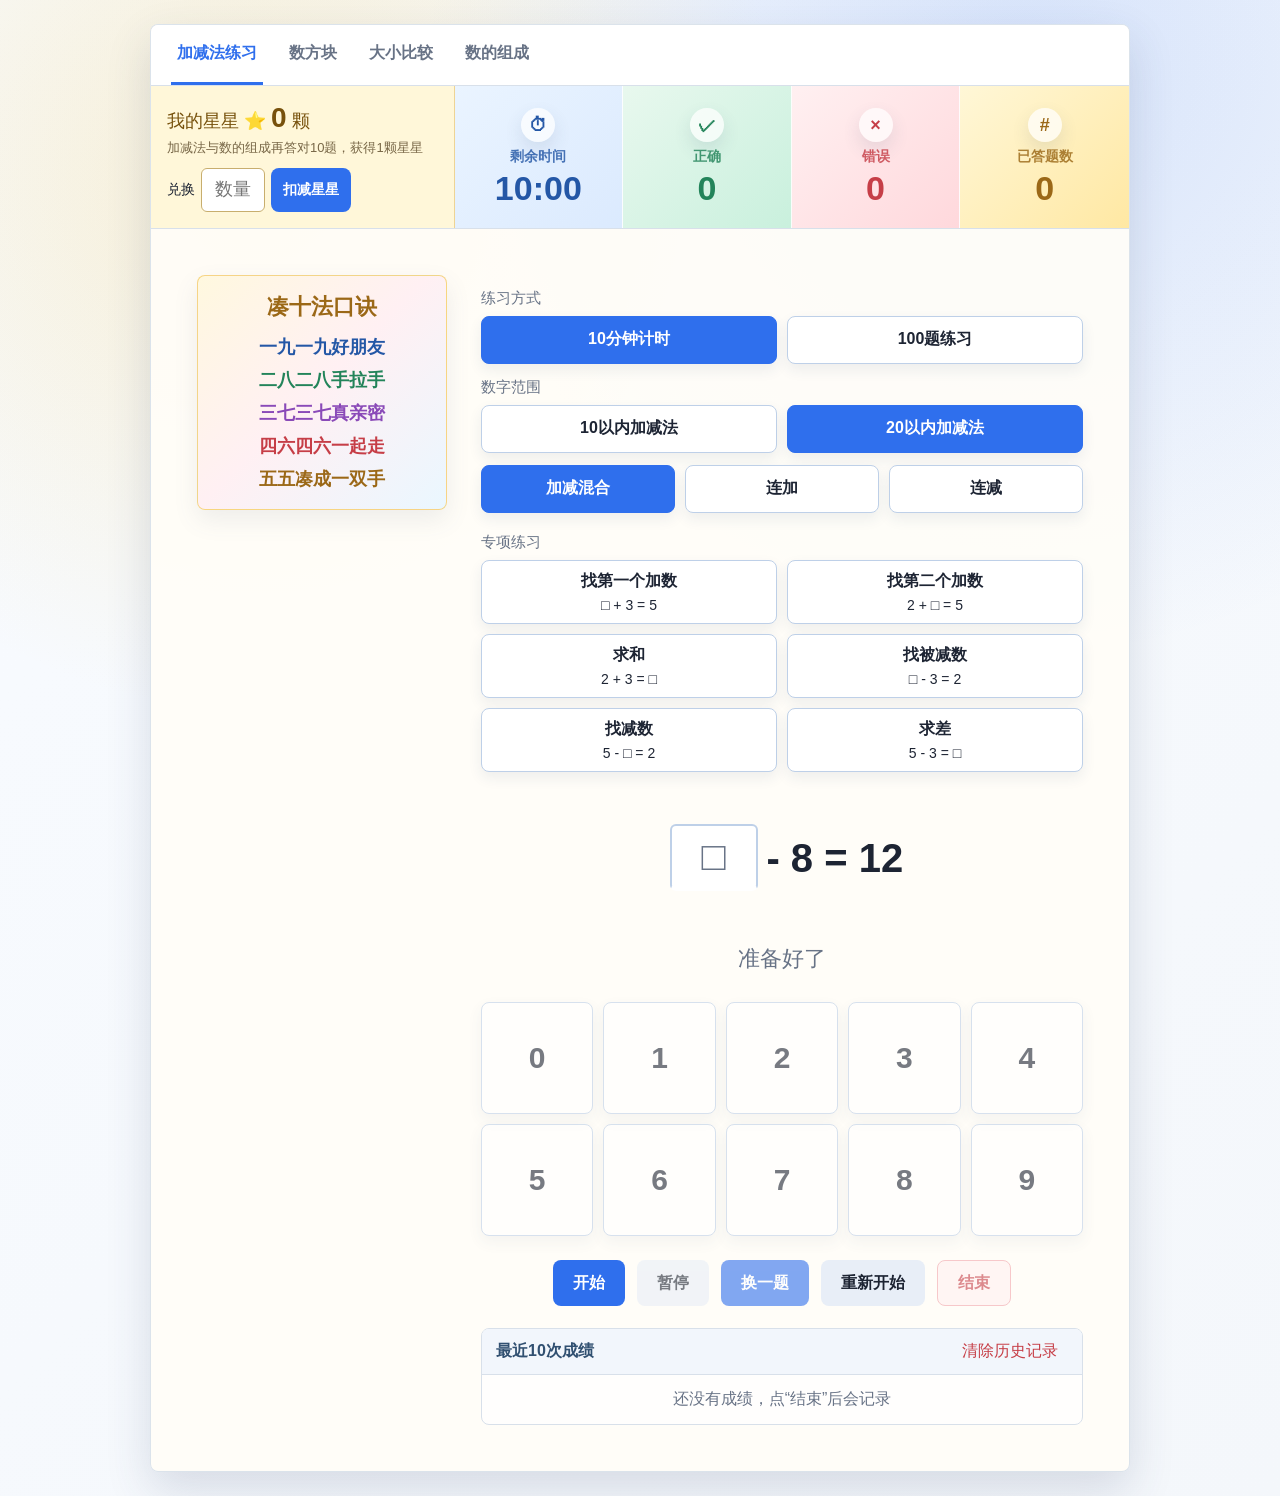
==== commit a2c52263: "Add practice pause controls and refine progress and history tracking" ====
--- a/index.html
+++ b/index.html
@@ -93,10 +93,16 @@
           <span id="formulaText">8 + 5 =</span>
         </div>
         </form>
+        <div class="question-progress" id="questionProgress" aria-label="本次100题练习进度" hidden>
+          <span>已用时间 <strong id="questionElapsed">00:00</strong></span>
+          <span>当前进度 <strong id="questionCompleted">0/100</strong></span>
+          <span id="questionPaused" hidden>已暂停</span>
+        </div>
         <p class="message" id="message"></p>
         <div class="choices" id="choices" aria-label="选择答案"></div>
         <div class="actions">
           <button class="action" id="startButton" type="button">开始</button>
+          <button class="action secondary" id="pauseButton" type="button" aria-pressed="false" disabled>暂停</button>
           <button class="action" id="nextButton" type="button">换一题</button>
           <button class="action secondary" id="resetButton" type="button">重新开始</button>
           <button class="action finish" id="finishButton" type="button">结束</button>
--- a/styles.css
+++ b/styles.css
@@ -239,6 +239,9 @@
     .answer-control { display: inline-flex; align-items: center; gap: 8px; flex-shrink: 0; }
     .answer-form { margin-bottom: 20px; }
     .answer-form .formula { margin-bottom: 14px; }
+    .question-progress { display: flex; flex-wrap: wrap; justify-content: center; align-items: center; gap: 12px 24px; margin: 0 0 16px; color: var(--muted); font-size: 16px; line-height: 1.6; }
+    .question-progress strong { color: var(--green); margin-left: 6px; font-variant-numeric: tabular-nums; }
+    #questionPaused { color: #9b6817; font-weight: 700; }
     button, input { touch-action: manipulation; }
     button:disabled { opacity: 0.6; cursor: default; }
 
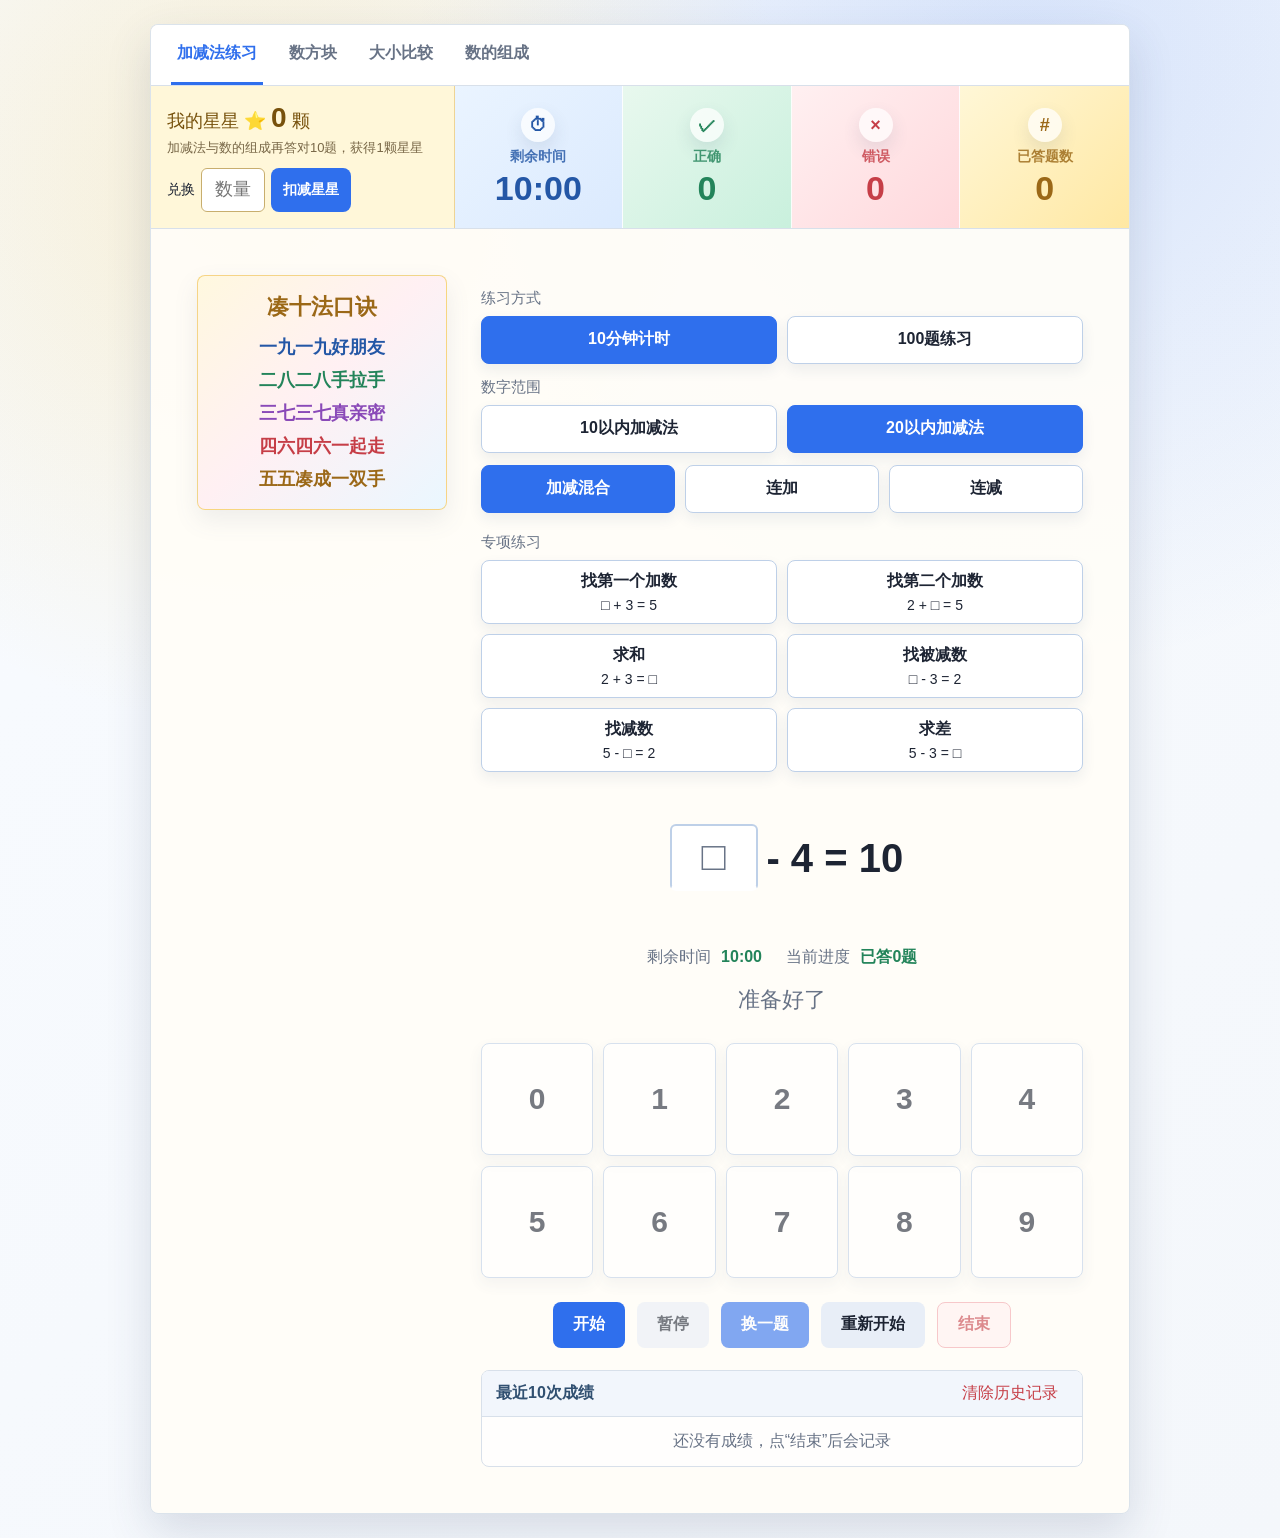
==== commit e9e1e4fe: "Show question-level time and progress for timed practice" ====
--- a/index.html
+++ b/index.html
@@ -93,8 +93,8 @@
           <span id="formulaText">8 + 5 =</span>
         </div>
         </form>
-        <div class="question-progress" id="questionProgress" aria-label="本次100题练习进度" hidden>
-          <span>已用时间 <strong id="questionElapsed">00:00</strong></span>
+        <div class="question-progress" id="questionProgress" aria-label="本次练习时间和进度">
+          <span><span id="questionTimeLabel">剩余时间</span> <strong id="questionElapsed">10:00</strong></span>
           <span>当前进度 <strong id="questionCompleted">0/100</strong></span>
           <span id="questionPaused" hidden>已暂停</span>
         </div>
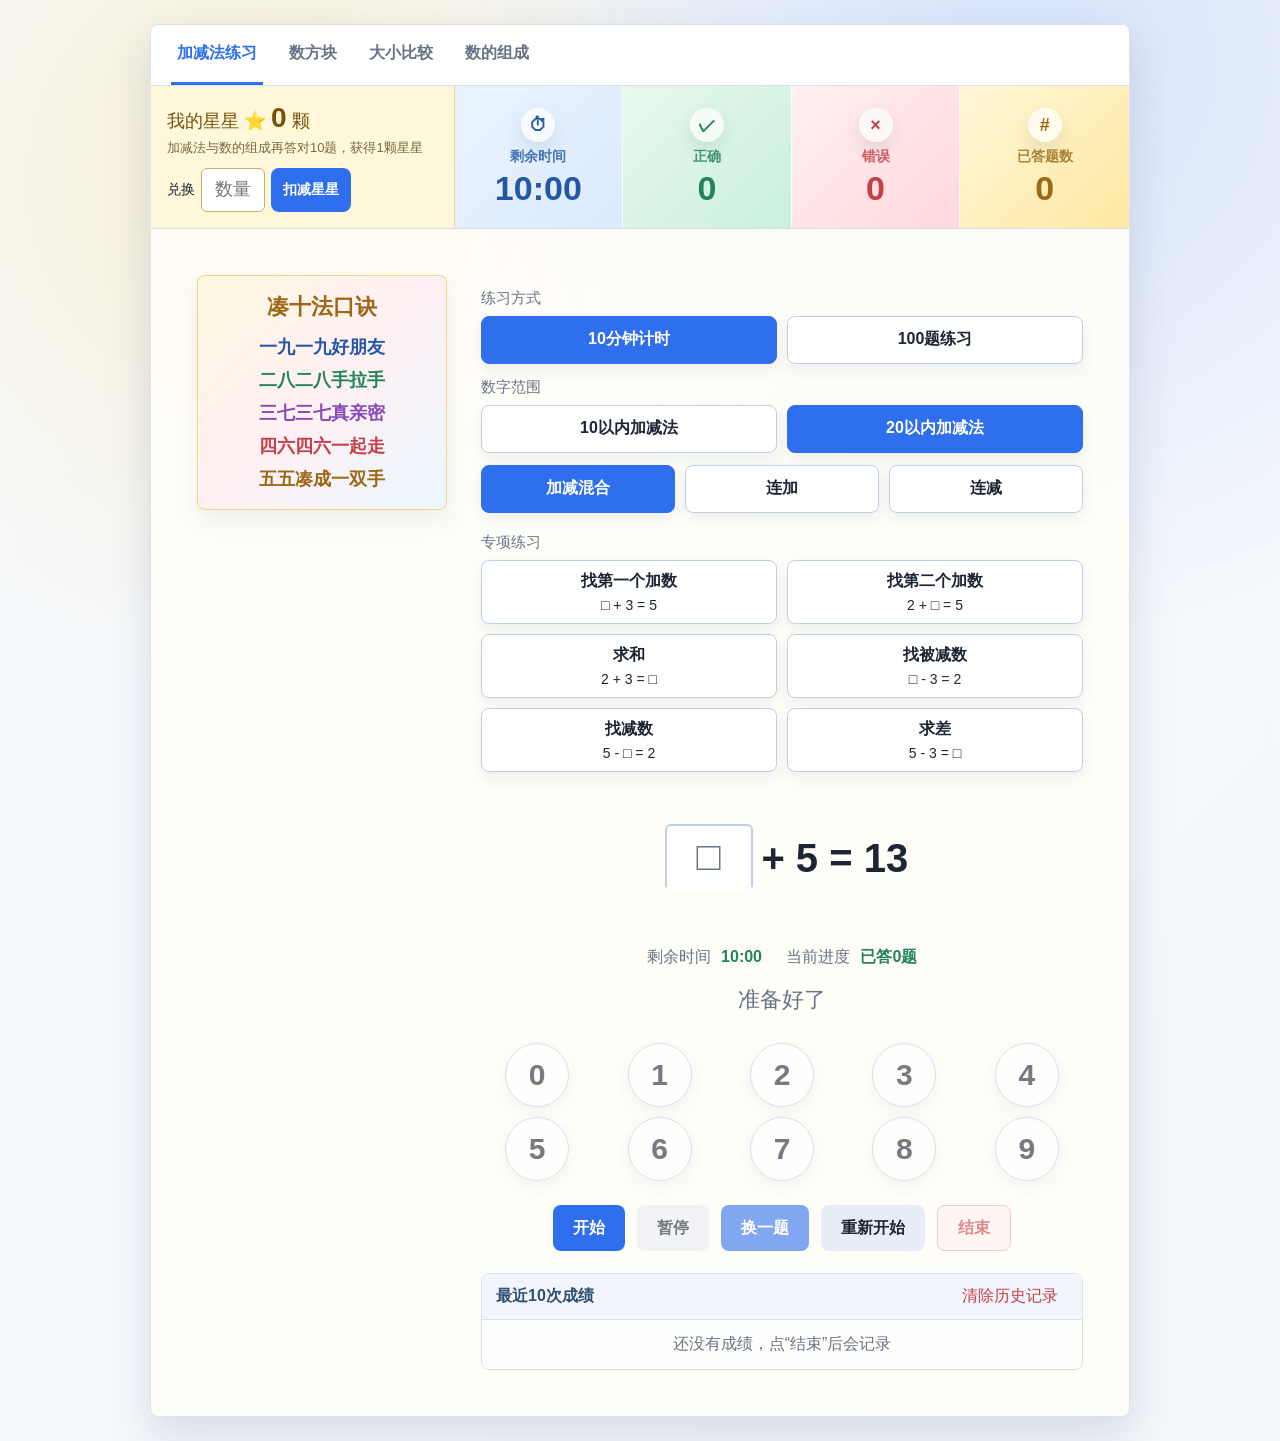
==== commit 58d841bf: "Track composition session duration and round answer buttons" ====
--- a/index.html
+++ b/index.html
@@ -177,7 +177,7 @@
       <h1>数的组成</h1>
       <p class="composition-note">1–9的分与合，包含0；交换两个数的位置也分别练习。</p>
       <div class="composition-numbers" id="compositionNumbers" role="group" aria-label="选择组成的数"></div>
-      <div class="composition-stats"><span id="compositionSession">准备开始</span><span>答对 <strong id="compositionRight">0</strong></span><span>答错 <strong id="compositionWrong">0</strong></span><span>进度 <strong id="compositionProgress">0/54</strong></span></div>
+      <div class="composition-stats"><span id="compositionSession">准备开始</span><span>答对 <strong id="compositionRight">0</strong></span><span>答错 <strong id="compositionWrong">0</strong></span><span>进度 <strong id="compositionProgress">0/54</strong></span><span>用时 <strong id="compositionTime">00:00</strong></span></div>
       <div class="composition-problem" aria-label="数的分解题目">
         <p class="composition-total" id="compositionTotal">4</p><p class="composition-branches" aria-hidden="true">／ ＼</p>
         <div class="composition-parts"><span id="compositionLeft" class="composition-part missing">□</span><span>和</span><span id="compositionRightPart" class="composition-part">3</span></div>
--- a/styles.css
+++ b/styles.css
@@ -389,7 +389,10 @@
       border: 1px solid #bed0e8;
       background: #ffffff;
       color: var(--ink);
-      border-radius: 8px;
+      border-radius: 50%;
+      width: min(64px, 100%);
+      padding: 0;
+      justify-self: center;
       aspect-ratio: 1;
       min-width: 0;
       font: inherit;
@@ -637,7 +640,7 @@
     .composition-part.good { border-color: var(--green); color: var(--green); }
     .composition-part.bad { border-color: var(--red); color: var(--red); }
     .composition-keypad { display: grid; grid-template-columns: repeat(5, minmax(0, 1fr)); gap: 10px; margin: 24px 0 0; }
-    .composition-keypad button { min-height: 56px; border: 1px solid #bed0e8; border-radius: 6px; background: white; color: var(--ink); font: inherit; font-size: 26px; font-weight: 800; cursor: pointer; }
+    .composition-keypad button { width: min(64px, 100%); aspect-ratio: 1; min-height: 0; padding: 0; justify-self: center; border: 1px solid #bed0e8; border-radius: 50%; background: white; color: var(--ink); font: inherit; font-size: 26px; font-weight: 800; cursor: pointer; }
     .composition-keypad button:focus-visible { outline: 3px solid #bcd9f8; outline-offset: 2px; }
     .composition-feedback { text-align: center; min-height: 52px; margin: 0; padding: 14px 0; line-height: 1.6; }
     .composition-study { margin-top: 24px; border-top: 1px solid var(--line); padding-top: 18px; }
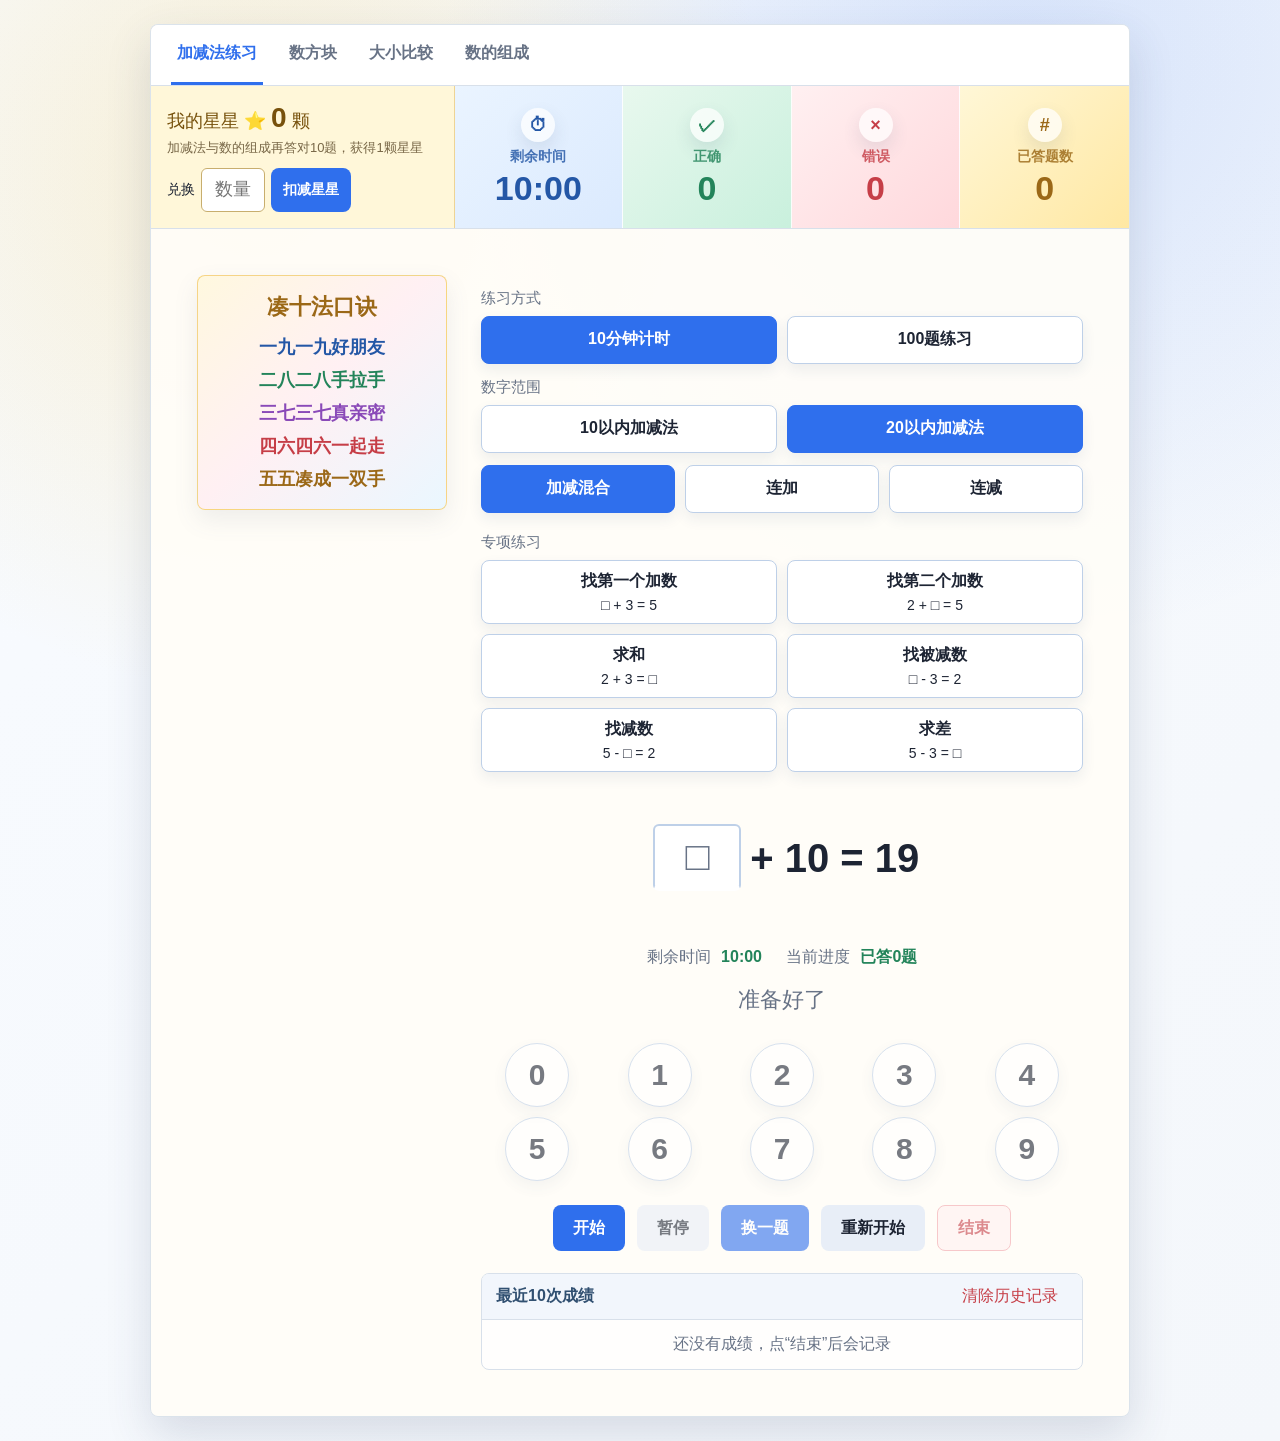
==== commit 04259ab3: "Include 10 in number composition and support multi-digit answers" ====
--- a/index.html
+++ b/index.html
@@ -175,9 +175,9 @@
     </section>
     <section class="composition-page" id="compositionPage" role="tabpanel" aria-labelledby="compositionTab" hidden>
       <h1>数的组成</h1>
-      <p class="composition-note">1–9的分与合，包含0；交换两个数的位置也分别练习。</p>
+      <p class="composition-note">1–10的分与合，包含0；交换两个数的位置也分别练习。</p>
       <div class="composition-numbers" id="compositionNumbers" role="group" aria-label="选择组成的数"></div>
-      <div class="composition-stats"><span id="compositionSession">准备开始</span><span>答对 <strong id="compositionRight">0</strong></span><span>答错 <strong id="compositionWrong">0</strong></span><span>进度 <strong id="compositionProgress">0/54</strong></span><span>用时 <strong id="compositionTime">00:00</strong></span></div>
+      <div class="composition-stats"><span id="compositionSession">准备开始</span><span>答对 <strong id="compositionRight">0</strong></span><span>答错 <strong id="compositionWrong">0</strong></span><span>进度 <strong id="compositionProgress">0/65</strong></span><span>用时 <strong id="compositionTime">00:00</strong></span></div>
       <div class="composition-problem" aria-label="数的分解题目">
         <p class="composition-total" id="compositionTotal">4</p><p class="composition-branches" aria-hidden="true">／ ＼</p>
         <div class="composition-parts"><span id="compositionLeft" class="composition-part missing">□</span><span>和</span><span id="compositionRightPart" class="composition-part">3</span></div>
@@ -185,7 +185,7 @@
       <div class="composition-keypad" id="compositionKeypad" aria-label="选择组成部分"></div>
       <p class="composition-feedback" id="compositionFeedback" role="status"></p>
       <div class="actions"><button type="button" class="action" id="compositionStart">开始练习</button><button type="button" class="action secondary" id="compositionFinish" disabled>结束</button><button type="button" class="action secondary" id="compositionRetry" disabled>错题重做</button></div>
-      <details class="composition-study"><summary>查看1–9的全部组合</summary><div class="composition-chart" id="compositionChart"></div></details>
+      <details class="composition-study"><summary>查看1–10的全部组合</summary><div class="composition-chart" id="compositionChart"></div></details>
       <section class="composition-history"><h2>最近10次组成练习</h2><div id="compositionHistory"></div></section>
     </section>
   </main>
--- a/styles.css
+++ b/styles.css
@@ -52,7 +52,7 @@
 .comparison-circle.good { color: var(--green); border-color: var(--green); }
 .comparison-circle.bad { color: var(--red); border-color: var(--red); }
 .comparison-symbols { display: flex; justify-content: center; gap: 20px; margin-top: 30px; }
-.comparison-symbols button { display: grid; justify-items: center; align-content: center; gap: 4px; width: 100px; height: 100px; border: 2px solid #b8cedd; border-radius: 8px; background: white; color: #2457a6; cursor: pointer; font: inherit; }
+.comparison-symbols button { display: grid; justify-items: center; align-content: center; gap: 4px; width: 100px; height: 100px; padding: 0; border: 2px solid #b8cedd; border-radius: 50%; background: white; color: #2457a6; cursor: pointer; font: inherit; }
 .comparison-symbols button:nth-child(2) { color: var(--green); }
 .comparison-symbols button:nth-child(3) { color: #a46e15; }
 .comparison-symbols strong { font-size: 44px; line-height: 1; }
@@ -71,7 +71,7 @@
   .comparison-question { grid-template-columns: minmax(0, 1fr) 50px minmax(0, 1fr); gap: 8px; font-size: 25px; min-height: 150px; padding: 20px 8px; }
   .comparison-circle { width: 50px; height: 50px; font-size: 32px; }
   .comparison-symbols { gap: 12px; }
-  .comparison-symbols button { width: 80px; height: 88px; }
+  .comparison-symbols button { width: 80px; height: 80px; }
   .comparison-stats { gap: 16px; }
 }
 
@@ -380,7 +380,7 @@
     }
 
     .cube-choices { display: grid; grid-template-columns: repeat(5, minmax(0, 1fr)); gap: 8px; margin: 20px 0; }
-    .cube-number { min-height: 48px; border: 1px solid #bed0e8; border-radius: 8px; background: white; color: var(--ink); font: inherit; font-size: 22px; font-weight: 800; cursor: pointer; }
+    .cube-number { width: min(64px, 100%); aspect-ratio: 1; min-height: 0; padding: 0; justify-self: center; border: 1px solid #bed0e8; border-radius: 50%; background: white; color: var(--ink); font: inherit; font-size: 22px; font-weight: 800; cursor: pointer; }
     .cube-number:focus-visible { outline: 3px solid #bcd9f8; outline-offset: 2px; }
     .cube-number.selected { background: #e9f4fb; border-color: var(--blue); }
 
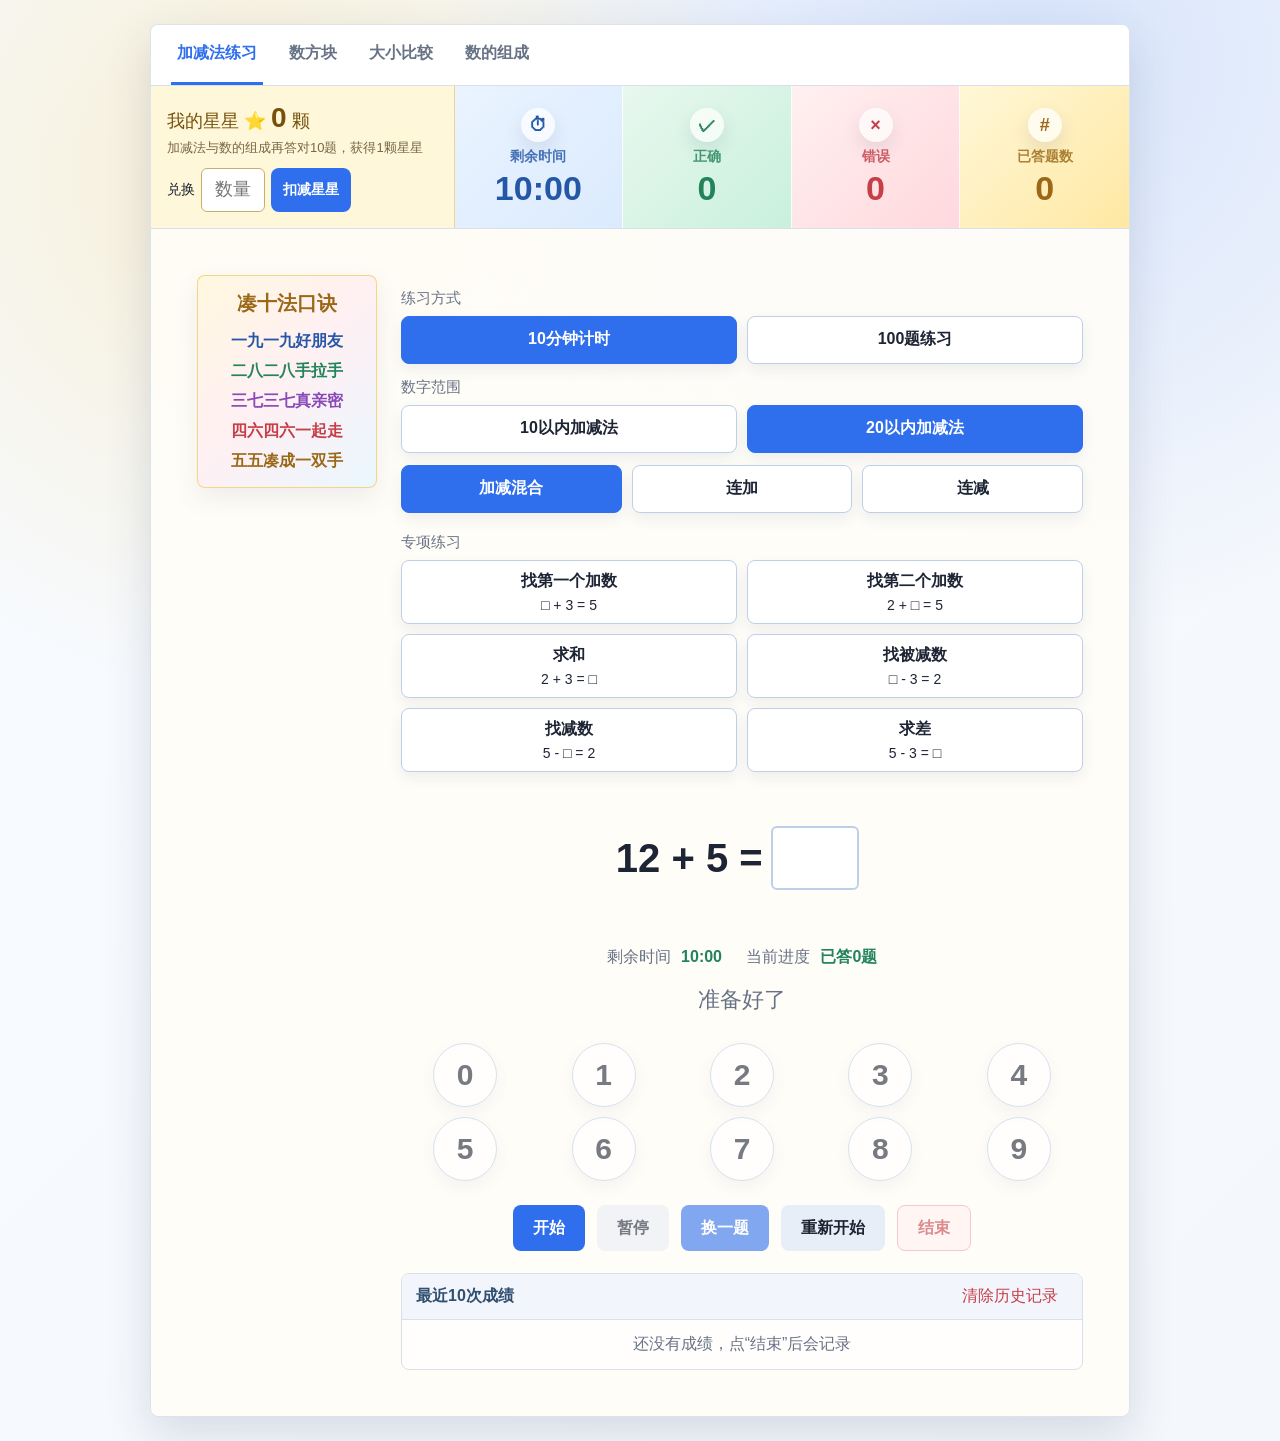
==== commit 5fc4c138: "Add number combining practice and refine answer box layout" ====
--- a/index.html
+++ b/index.html
@@ -88,7 +88,7 @@
         <div class="formula">
           <span id="formulaPrefix"></span>
           <span class="answer-control">
-            <input class="answer-slot empty" id="answerSlot" type="text" inputmode="none" maxlength="2" autocomplete="off" aria-label="方框中的答案" placeholder="□" readonly>
+            <input class="answer-slot empty" id="answerSlot" type="text" inputmode="none" maxlength="2" autocomplete="off" aria-label="方框中的答案" readonly>
           </span>
           <span id="formulaText">8 + 5 =</span>
         </div>
@@ -177,10 +177,16 @@
       <h1>数的组成</h1>
       <p class="composition-note">1–10的分与合，包含0；交换两个数的位置也分别练习。</p>
       <div class="composition-numbers" id="compositionNumbers" role="group" aria-label="选择组成的数"></div>
+      <div class="composition-kinds" role="group" aria-label="分与合题型">
+        <button class="mode-button active" type="button" data-composition-kind="mixed" aria-pressed="true">分与合混合</button>
+        <button class="mode-button" type="button" data-composition-kind="split" aria-pressed="false">练分</button>
+        <button class="mode-button" type="button" data-composition-kind="combine" aria-pressed="false">练合</button>
+      </div>
       <div class="composition-stats"><span id="compositionSession">准备开始</span><span>答对 <strong id="compositionRight">0</strong></span><span>答错 <strong id="compositionWrong">0</strong></span><span>进度 <strong id="compositionProgress">0/65</strong></span><span>用时 <strong id="compositionTime">00:00</strong></span></div>
-      <div class="composition-problem" aria-label="数的分解题目">
-        <p class="composition-total" id="compositionTotal">4</p><p class="composition-branches" aria-hidden="true">／ ＼</p>
-        <div class="composition-parts"><span id="compositionLeft" class="composition-part missing">□</span><span>和</span><span id="compositionRightPart" class="composition-part">3</span></div>
+      <div class="composition-problem" aria-label="数的分与合题目">
+        <p class="composition-prompt" id="compositionPrompt">可以分成几和几？</p>
+        <p class="composition-total composition-part" id="compositionTotal">4</p><p class="composition-branches" aria-hidden="true">／ ＼</p>
+        <div class="composition-parts"><span id="compositionLeft" class="composition-part missing"></span><span>和</span><span id="compositionRightPart" class="composition-part">3</span></div>
       </div>
       <div class="composition-keypad" id="compositionKeypad" aria-label="选择组成部分"></div>
       <p class="composition-feedback" id="compositionFeedback" role="status"></p>
--- a/styles.css
+++ b/styles.css
@@ -188,8 +188,8 @@
 
     .stage {
       display: grid;
-      grid-template-columns: minmax(190px, 250px) minmax(0, 1fr);
-      gap: clamp(18px, 4vw, 34px);
+      grid-template-columns: minmax(160px, 180px) minmax(0, 1fr);
+      gap: 24px;
       padding: clamp(22px, 5vw, 46px);
       align-items: start;
       text-align: center;
@@ -226,7 +226,6 @@
       min-width: 0;
       padding: 6px 2px;
       border: 2px solid #bed0e8;
-      border-bottom: 5px solid var(--yellow);
       border-radius: 6px;
       background: white;
       text-align: center;
@@ -247,7 +246,7 @@
 
     .answer-slot.empty {
       color: var(--ink);
-      border-bottom-color: transparent;
+      border-bottom-color: #bed0e8;
     }
 
     .answer-slot.good {
@@ -284,7 +283,7 @@
       background: linear-gradient(135deg, #fff8df 0%, #fff0f3 48%, #eaf7ff 100%);
       border: 1px solid rgba(243, 198, 78, 0.66);
       border-radius: 8px;
-      padding: 16px;
+      padding: 14px 10px;
       margin: 0;
       box-shadow: 0 10px 24px rgba(84, 97, 128, 0.1);
     }
@@ -292,7 +291,7 @@
     .memory-title {
       margin: 0 0 12px;
       color: #9b6817;
-      font-size: clamp(17px, 3vw, 22px);
+      font-size: 20px;
       font-weight: 900;
     }
 
@@ -301,7 +300,7 @@
       gap: 6px;
       margin: 0;
       color: #315071;
-      font-size: clamp(15px, 2.5vw, 18px);
+      font-size: 16px;
       font-weight: 800;
       line-height: 1.5;
     }
@@ -629,6 +628,9 @@
     .composition-note { margin: 0 0 20px; color: var(--muted); font-size: 14px; line-height: 1.6; }
     .composition-numbers { display: grid; grid-template-columns: repeat(5, minmax(0, 1fr)); gap: 8px; }
     .composition-numbers button { padding: 8px 4px; }
+    .composition-kinds { display: grid; grid-template-columns: repeat(3, minmax(0, 1fr)); gap: 8px; margin-top: 14px; }
+    .composition-kinds button { padding: 8px 4px; }
+    .composition-prompt { margin: 0 0 16px; font-size: 17px; color: var(--muted); }
     .composition-stats { display: flex; flex-wrap: wrap; justify-content: center; gap: 20px; margin: 22px 0; }
     .composition-stats strong { color: var(--green); }
     .composition-problem { padding: 22px 10px; text-align: center; background: #edf7f1; border-top: 1px solid #cce4d6; border-bottom: 1px solid #cce4d6; }
@@ -639,6 +641,7 @@
     .composition-part.missing { border-color: var(--blue); color: var(--blue); }
     .composition-part.good { border-color: var(--green); color: var(--green); }
     .composition-part.bad { border-color: var(--red); color: var(--red); }
+    .composition-total.composition-part { margin: 0 auto; font-size: 44px; }
     .composition-keypad { display: grid; grid-template-columns: repeat(5, minmax(0, 1fr)); gap: 10px; margin: 24px 0 0; }
     .composition-keypad button { width: min(64px, 100%); aspect-ratio: 1; min-height: 0; padding: 0; justify-self: center; border: 1px solid #bed0e8; border-radius: 50%; background: white; color: var(--ink); font: inherit; font-size: 26px; font-weight: 800; cursor: pointer; }
     .composition-keypad button:focus-visible { outline: 3px solid #bcd9f8; outline-offset: 2px; }
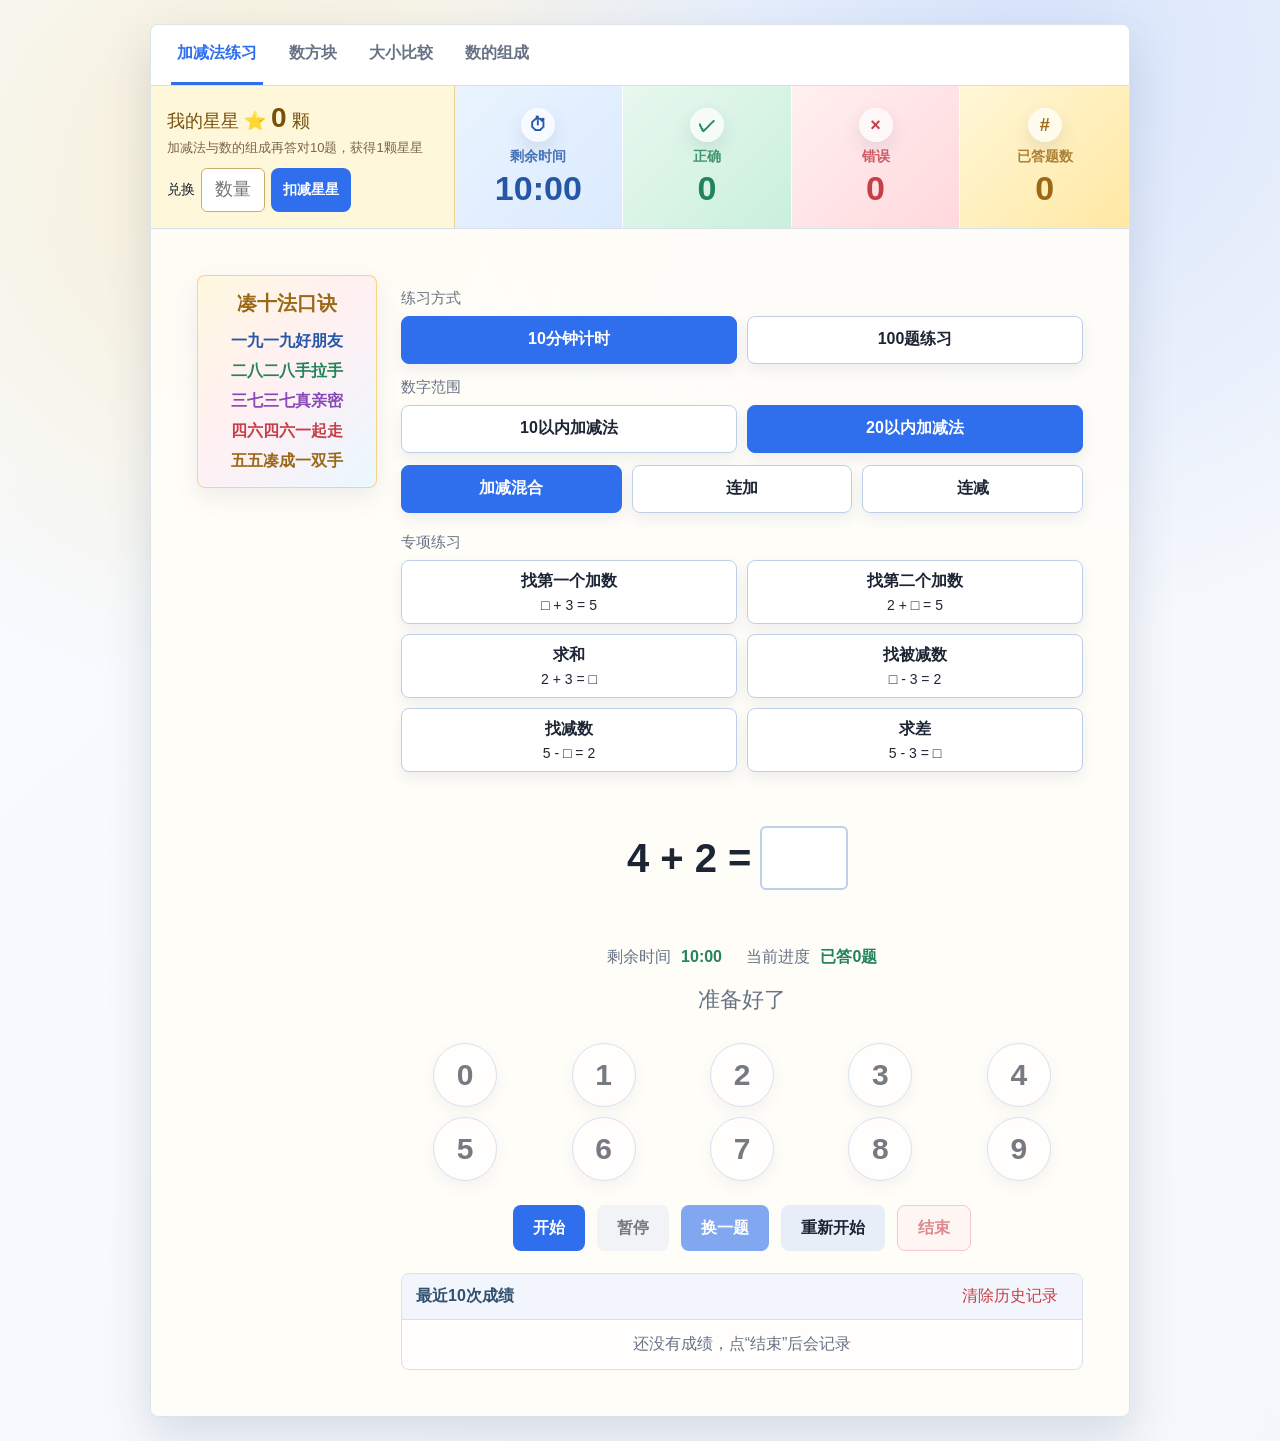
==== commit 5ca12a19: "Version math assets to avoid stale browser styles and scripts" ====
--- a/index.html
+++ b/index.html
@@ -4,7 +4,7 @@
   <meta charset="UTF-8">
   <meta name="viewport" content="width=device-width, initial-scale=1.0">
   <title>数学练习</title>
-  <link rel="stylesheet" href="styles.css">
+  <link rel="stylesheet" href="styles.css?v=20261105-2">
 </head>
 <body>
   <main aria-label="数学练习">
@@ -210,9 +210,9 @@
     </div>
   </dialog>
 
-  <script src="math.js" defer></script>
-  <script src="cubes.js" defer></script>
-  <script src="comparison.js" defer></script>
-  <script src="composition.js" defer></script>
+  <script src="math.js?v=20261105-2" defer></script>
+  <script src="cubes.js?v=20261105-2" defer></script>
+  <script src="comparison.js?v=20261105-2" defer></script>
+  <script src="composition.js?v=20261105-2" defer></script>
 </body>
 </html>
